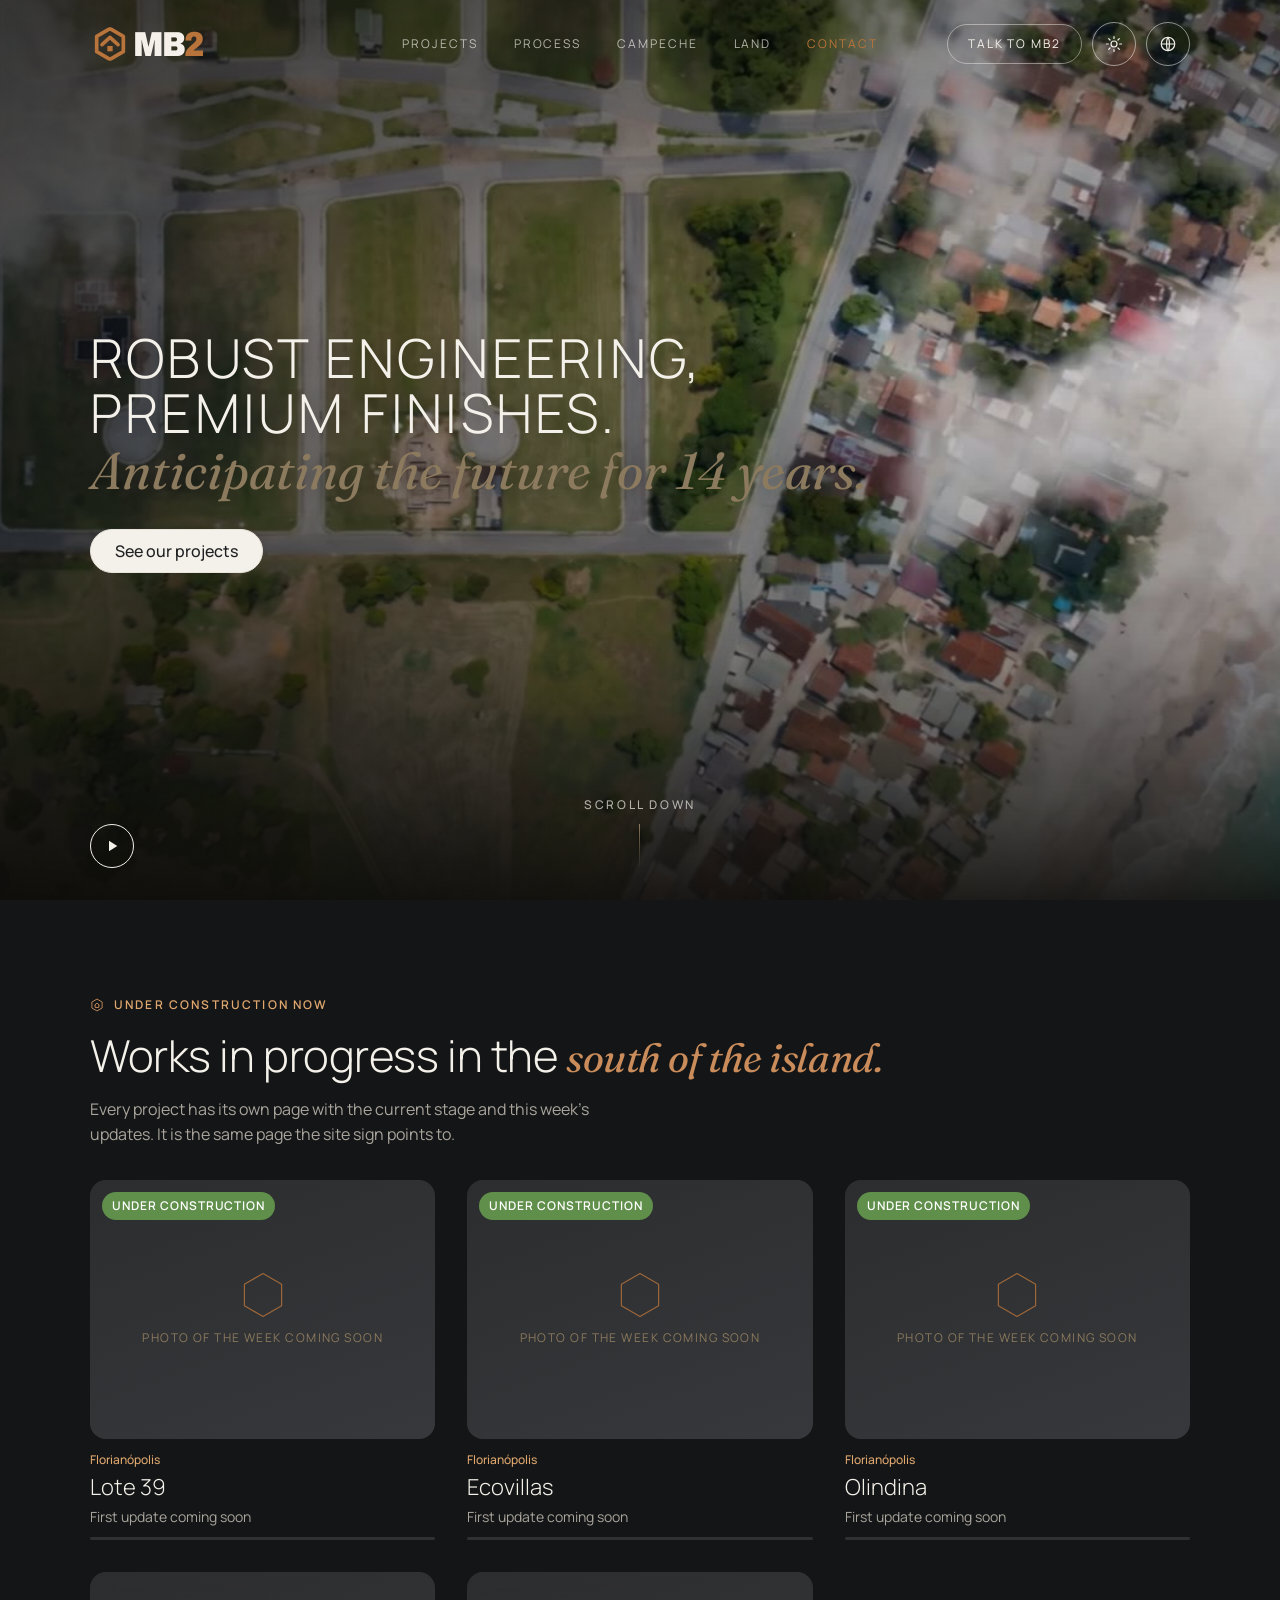
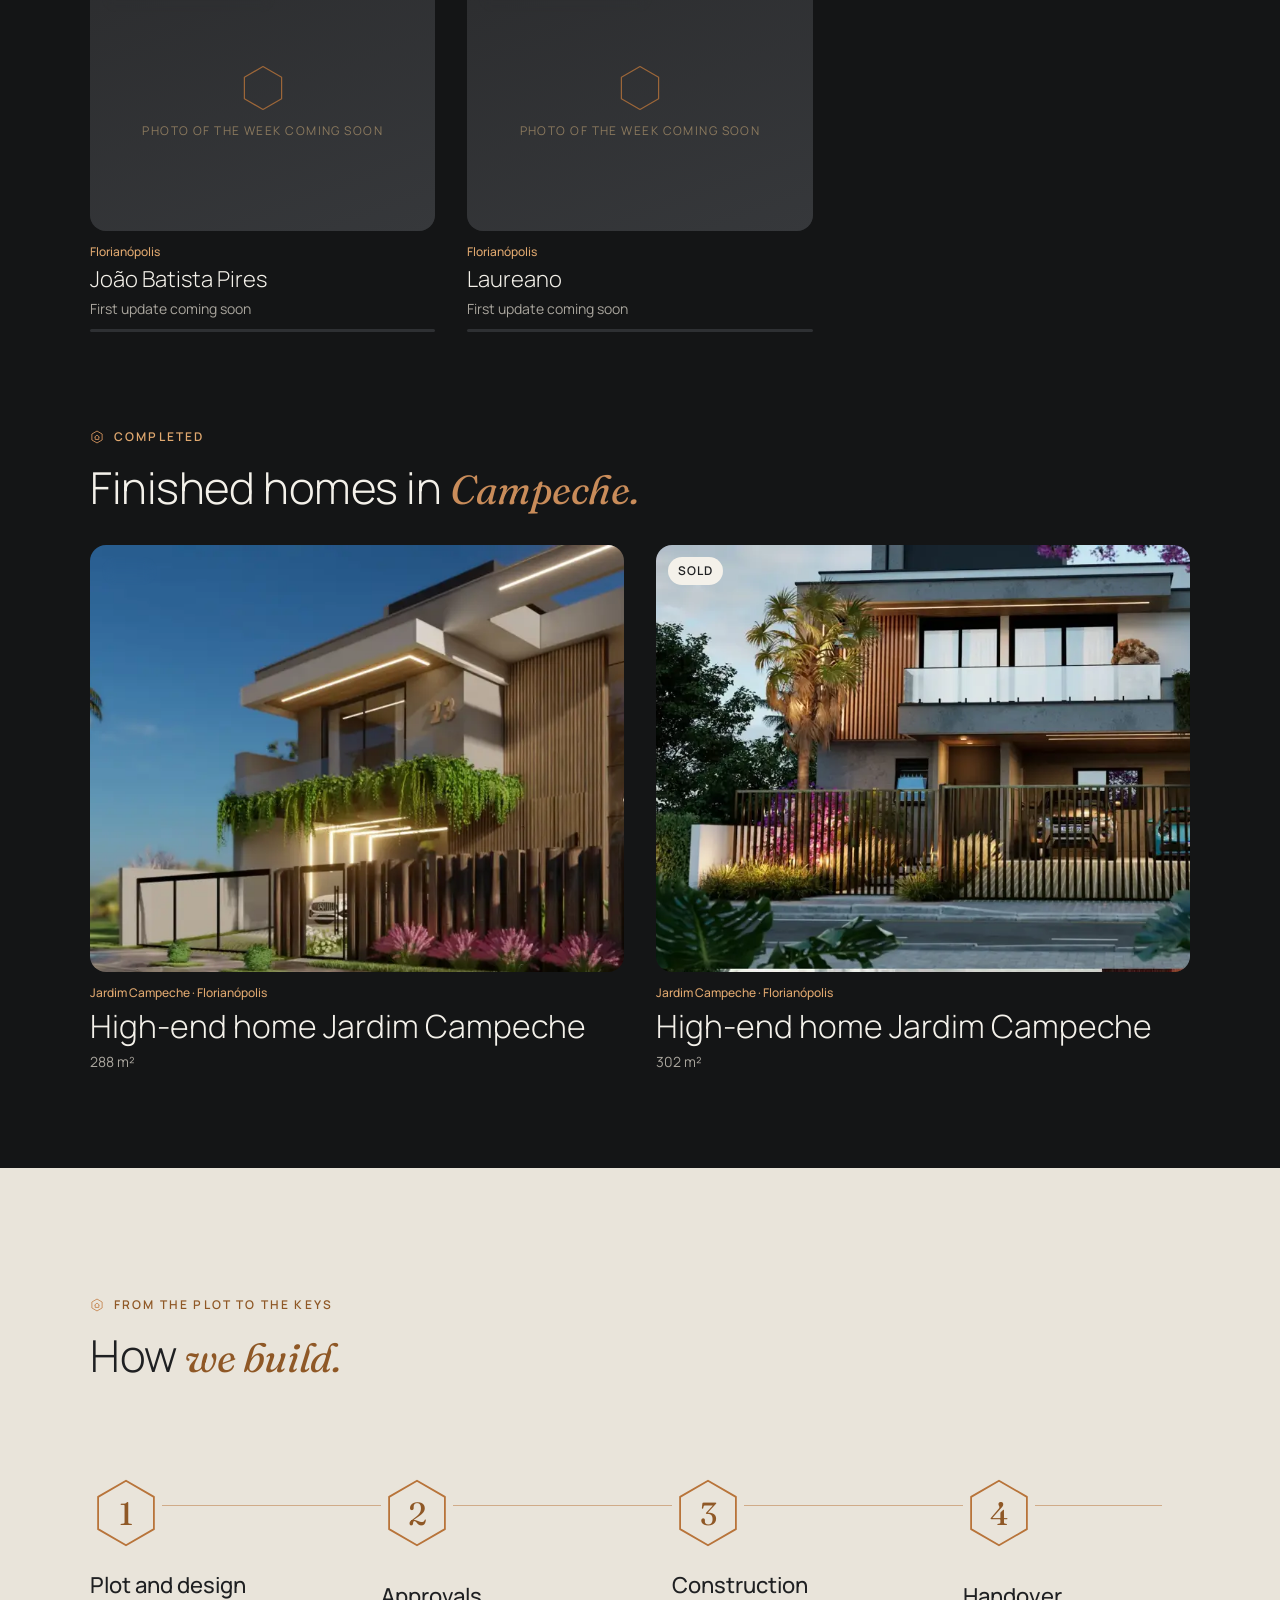
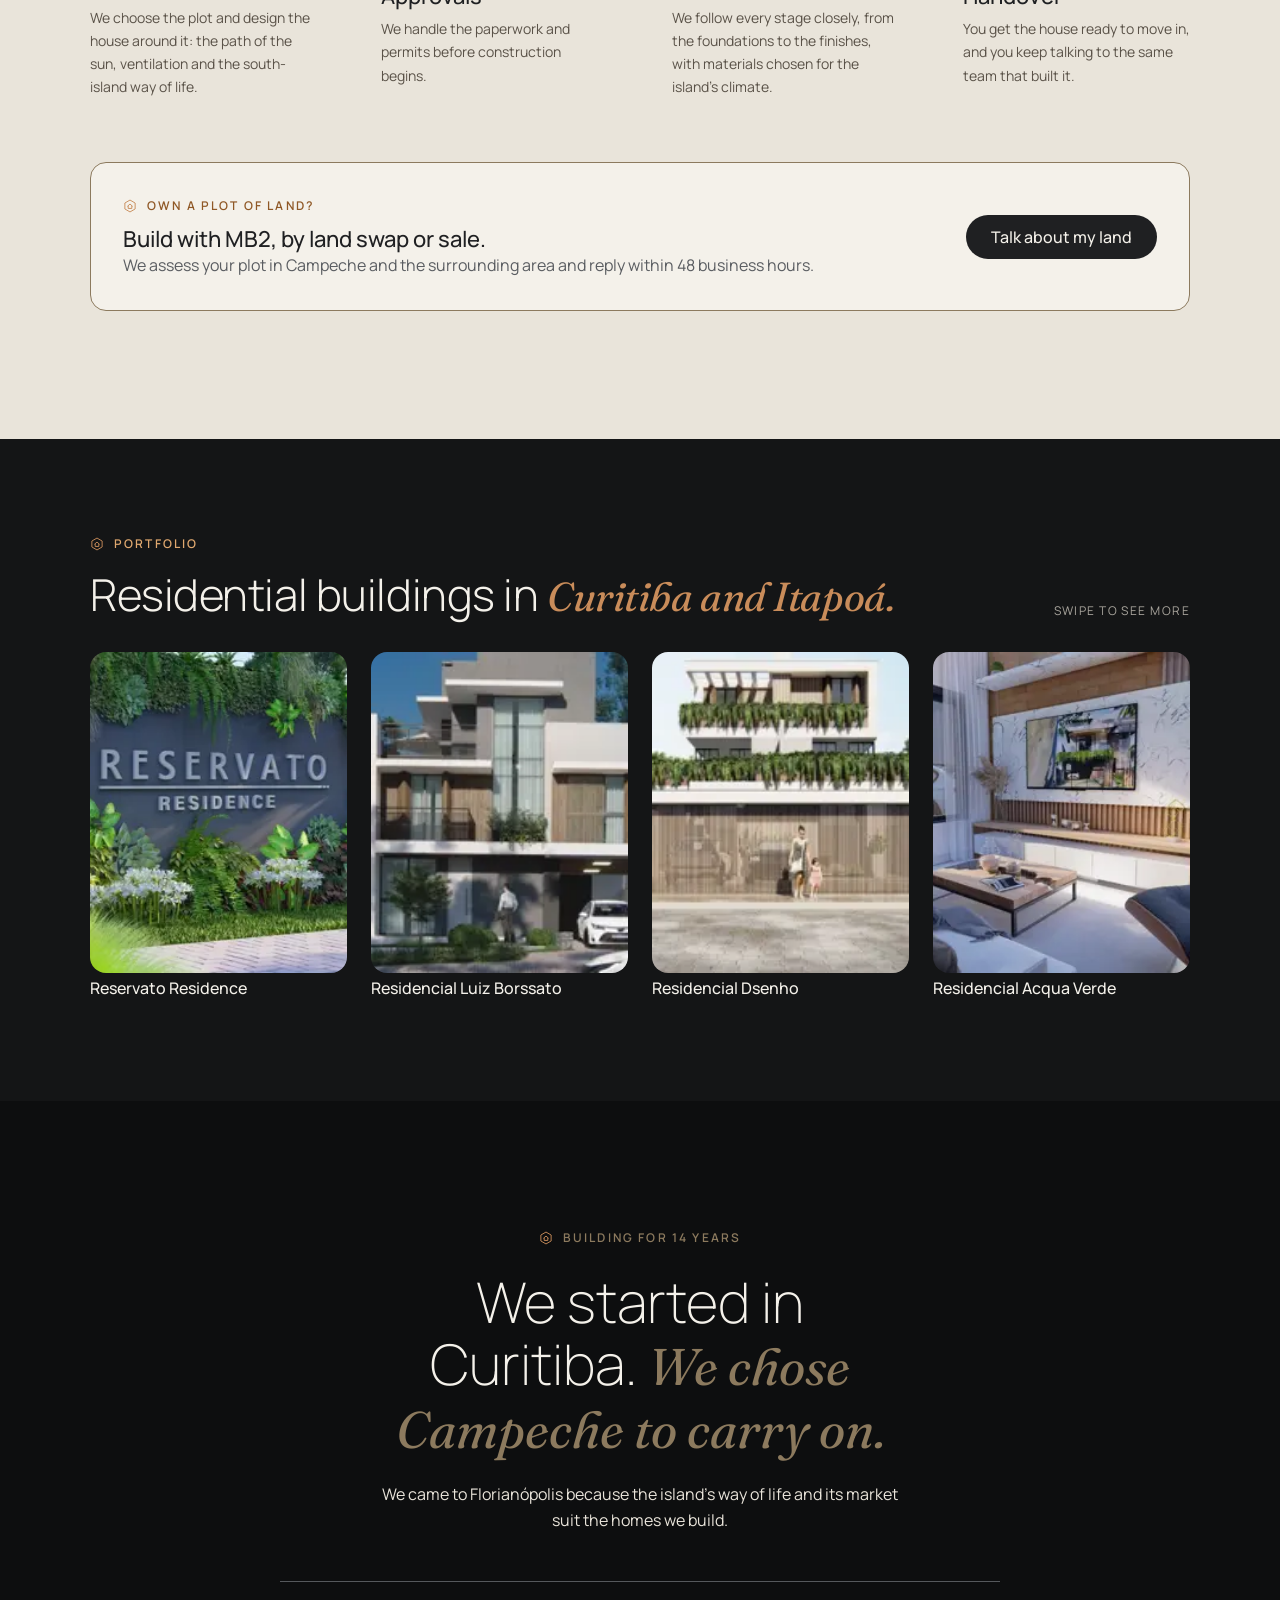
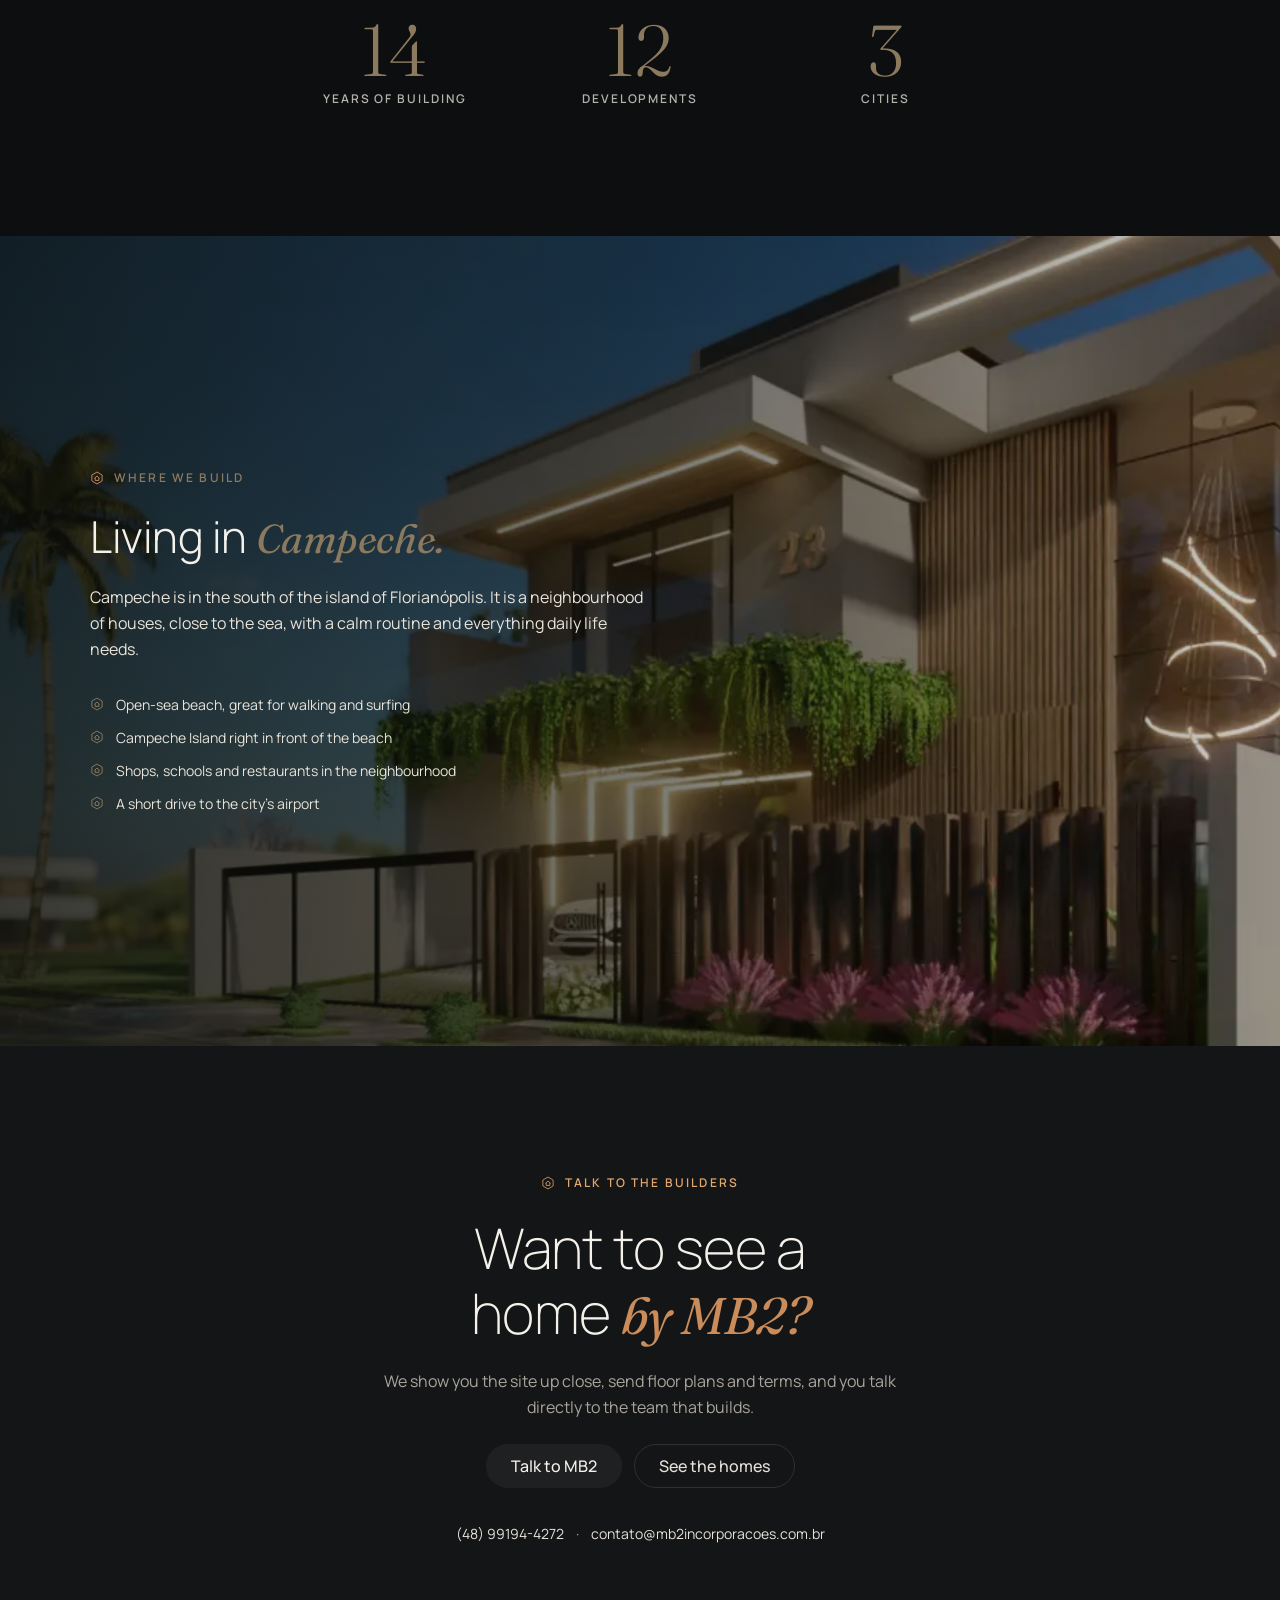
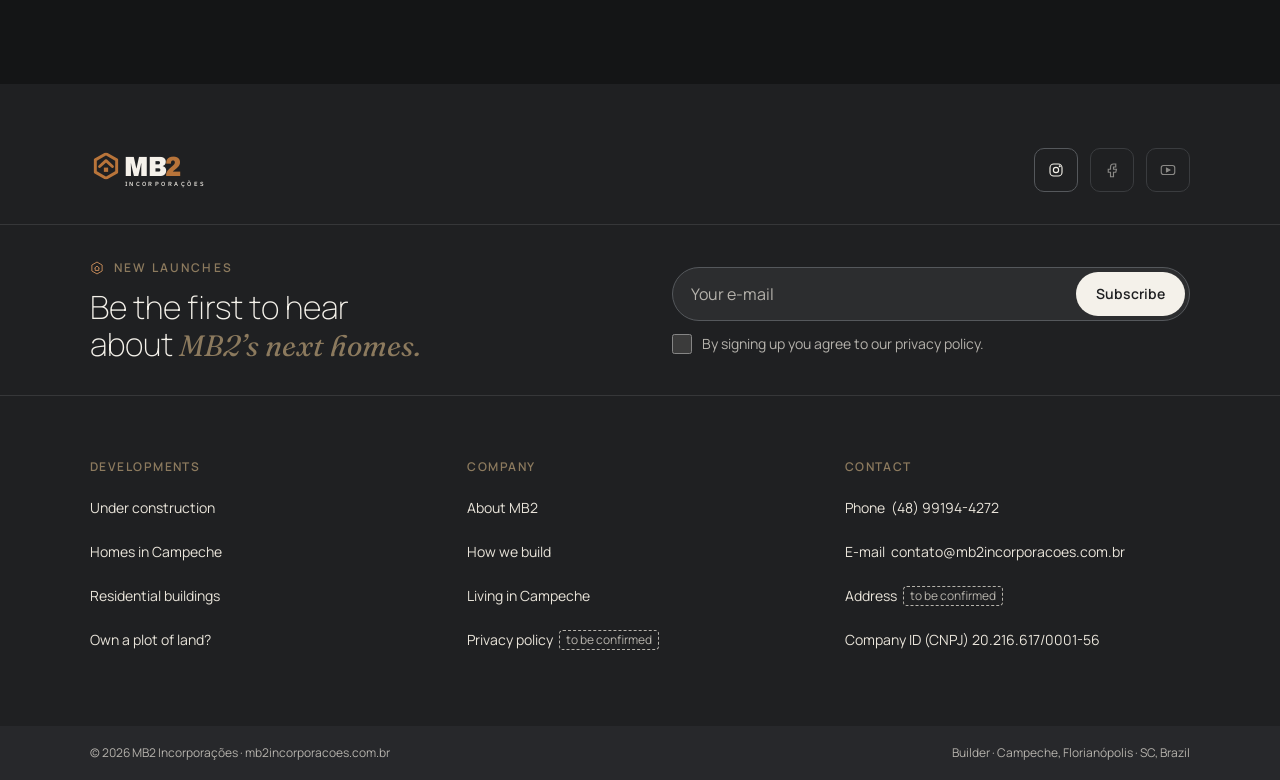
==== index.html @ 985c8448 "Esboço: texto do topo "Engenharia robusta, acabamento premium." Troca o manifesto de três frases por" ====
<!doctype html>
<html lang="pt-BR">
<head>
<meta charset="utf-8">
<meta name="viewport" content="width=device-width, initial-scale=1, viewport-fit=cover">
<title data-i18n="meta.titulo">MB2 Incorporações</title>
<meta name="description" data-i18n-attr="content:meta.desc" content="MB2 Incorporações: 14 anos construindo. Casas de alto padrão no Campeche, Sul da Ilha, Florianópolis.">
<meta name="claude:viewport-fit-sides" content="cover">
<link rel="preconnect" href="https://fonts.googleapis.com">
<link rel="preconnect" href="https://fonts.gstatic.com" crossorigin>
<link rel="stylesheet" href="https://fonts.googleapis.com/css2?family=Manrope:wght@200;300;400;500;600&family=Fraunces:ital,opsz,wght@0,9..144,400;0,9..144,500;1,9..144,400&family=Archivo:wdth,wght@87.5,900&family=IBM+Plex+Sans:wght@500&display=swap">
<!-- ?v= muda a cada publicação: o GitHub Pages deixa o navegador guardar CSS e JS por 10 min,
     e sem isso a página nova pode abrir com o estilo antigo -->
<link rel="stylesheet" href="css/estilo.css?v=2026-10-28f">
<script>
  // Aplica a escolha guardada antes de desenhar a página; sem escolha, segue o aparelho
  // Sem escolha guardada, o site abre no tema escuro (o botão do menu continua trocando)
  var t = "escuro";
  try { var g = localStorage.getItem("tema"); if (g === "escuro" || g === "claro") t = g; } catch (e) {}
  document.documentElement.setAttribute("data-theme", t === "escuro" ? "dark" : "light");
</script>
</head>
<body>

<svg width="0" height="0" style="position:absolute" aria-hidden="true">
  <symbol id="simbolo" viewBox="0 0 100 100"><polygon points="50,4 90,27 90,73 50,96 10,73 10,27" fill="none" stroke="currentColor" stroke-width="11" stroke-linejoin="round"/><polyline points="26,52 50,30 74,52" fill="none" stroke="currentColor" stroke-width="11" stroke-linejoin="round" stroke-linecap="round"/><rect x="42" y="56" width="16" height="16" fill="currentColor"/></symbol>
  <symbol id="hx" viewBox="0 0 24 24"><g fill="none" stroke="currentColor" stroke-width="1.6" stroke-linejoin="round"><path d="M12 1.8l8.8 5.1v10.2L12 22.2l-8.8-5.1V6.9z"/><path d="M7.6 12.6L12 8.6l4.4 4M8.9 11.6v4.6h6.2v-4.6"/></g></symbol>
  <symbol id="hx-o" viewBox="0 0 48 48"><path d="M24 2.5l18.6 10.75v21.5L24 45.5 5.4 34.75v-21.5z" fill="none" stroke="currentColor" stroke-width="1.2" stroke-linejoin="round"/></symbol>
  <symbol id="logo-mb2" viewBox="0 0 520 150">
    <use href="#simbolo" x="10" y="10" width="100" height="100" style="color:#B8743A"/>
    <text x="128" y="96" font-family="Archivo, 'Arial Black', sans-serif" font-weight="900" font-size="104" font-stretch="87.5%" fill="#F5F1EA" letter-spacing="-5">MB<tspan fill="#B8743A">2</tspan></text>
    <text x="130" y="134" font-family="'IBM Plex Sans', sans-serif" font-weight="500" font-size="21" fill="#F5F1EA" letter-spacing="9.2">INCORPORAÇÕES</text>
  </symbol>
  <!-- No menu só o símbolo e "MB2": a linha INCORPORAÇÕES ficaria com 6 px, ilegível -->
  <symbol id="logo-mb2-curto" viewBox="0 0 390 120">
    <use href="#simbolo" x="10" y="10" width="100" height="100" style="color:#B8743A"/>
    <text x="128" y="96" font-family="Archivo, 'Arial Black', sans-serif" font-weight="900" font-size="104" font-stretch="87.5%" fill="#F5F1EA" letter-spacing="-5">MB<tspan fill="#B8743A">2</tspan></text>
  </symbol>
</svg>

<header class="topo">
  <div class="wrap">
    <a class="logo" href="#inicio" aria-label="MB2 Incorporações, início" data-i18n-attr="aria-label:nav.logo"><svg viewBox="0 0 390 120" aria-hidden="true"><use href="#logo-mb2-curto"/></svg></a>
    <nav class="nav" aria-label="Principal" data-i18n-attr="aria-label:nav.principal">
      <a href="#obras" data-i18n="nav.obras">Obras</a>
      <a href="#como-construimos" data-i18n="nav.como">Processo</a>
      <a href="#campeche" data-i18n="nav.campeche">Campeche</a>
      <a href="terreno.html" data-i18n="nav.terreno">Terrenos</a>
      <a href="#contato" data-i18n="nav.contato">Contato</a>
    </nav>
    <div class="topo-acoes">
    <a class="fale-topo link-zap" href="#contato" data-i18n="nav.fale">Fale com a MB2</a>
    <button class="redondo tema-btn" id="tema-btn" type="button" aria-pressed="false" aria-label="Ativar tema escuro">
      <svg class="ic-lua" viewBox="0 0 24 24" fill="none" stroke="currentColor" stroke-width="1.6" stroke-linejoin="round"><path d="M20 14.5A8 8 0 0 1 9.5 4a8 8 0 1 0 10.5 10.5z"/></svg>
      <svg class="ic-sol" viewBox="0 0 24 24" fill="none" stroke="currentColor" stroke-width="1.6" stroke-linecap="round"><circle cx="12" cy="12" r="4"/><path d="M12 2v2.5M12 19.5V22M2 12h2.5M19.5 12H22M4.9 4.9l1.8 1.8M17.3 17.3l1.8 1.8M4.9 19.1l1.8-1.8M17.3 6.7l1.8-1.8"/></svg>
    </button>
    <div class="lang notranslate" id="lang">
      <button class="redondo lang-btn" id="langBtn" type="button" aria-haspopup="listbox" aria-expanded="false" aria-label="Escolher idioma" data-i18n-attr="aria-label:nav.idioma">
        <svg viewBox="0 0 24 24" fill="none" stroke="currentColor" stroke-width="1.6" aria-hidden="true"><circle cx="12" cy="12" r="9"/><path d="M3 12h18M12 3c2.5 2.7 2.5 15.3 0 18M12 3c-2.5 2.7-2.5 15.3 0 18"/></svg>
        <span class="sr-only" id="langCur">PT</span>
      </button>
      <ul class="lang-list" id="langList" role="listbox" hidden>
        <li data-lang="pt" role="option">Português</li>
        <li data-lang="en" role="option">English</li>
        <li data-lang="es" role="option">Español</li>
        <li data-lang="fr" role="option">Français</li>
      </ul>
    </div>
    <button class="redondo menu-btn" id="menu-btn" type="button" aria-expanded="false" aria-controls="menu-movel" aria-label="Abrir menu">
      <svg class="ic-abrir" viewBox="0 0 24 24" fill="none" stroke="currentColor" stroke-width="1.6"><path d="M4 7h16M4 12h16M4 17h16"/></svg>
      <svg class="ic-fechar" viewBox="0 0 24 24" fill="none" stroke="currentColor" stroke-width="1.6"><path d="M6 6l12 12M18 6L6 18"/></svg>
    </button>
    </div>
  </div>
</header>
<nav class="menu-movel" id="menu-movel" aria-label="Menu do celular" data-i18n-attr="aria-label:nav.menuMovel" hidden>
  <a href="#obras" data-i18n="nav.obras">Obras</a>
  <a href="#como-construimos" data-i18n="nav.comoLongo">Como construímos</a>
  <a href="#campeche" data-i18n="nav.campecheLongo">Viver no Campeche</a>
  <a href="terreno.html" data-i18n="nav.terrenoLongo">Tem um terreno?</a>
  <a href="#contato" data-i18n="nav.contato">Contato</a>
  <a class="btn btn-verde link-zap" href="#contato" data-i18n="nav.fale">Fale com a MB2</a>
</nav>

<main id="inicio">
  <h1 class="sr-only" data-i18n="h1">MB2 Incorporações · Casas de alto padrão no Sul da Ilha, Florianópolis</h1>

  <section class="hero" aria-label="Apresentação" data-i18n-attr="aria-label:hero.aria">
    <div id="hero-fotos"></div>
    <video class="hero-video" id="hero-video" muted loop playsinline preload="none" aria-hidden="true"></video>
    <div class="wrap hero-conteudo">
      <h2 data-i18n="hero.titulo">Engenharia robusta, acabamento premium. <em>Há 14 anos antecipando o futuro.</em></h2>
      <a class="btn btn-claro" id="hero-cta" href="#obras" data-i18n="hero.cta">Ver nossas obras</a>
    </div>
    <div class="wrap hero-base">
      <div class="hero-controles">
        <button class="redondo so-fotos" id="hero-prev" type="button" aria-label="Foto anterior" data-i18n-attr="aria-label:hero.fotoAnt"><svg viewBox="0 0 24 24" fill="none" stroke="currentColor" stroke-width="1.6"><path d="M15 6l-6 6 6 6"/></svg></button>
        <div class="tracos" id="hero-tracos"></div>
        <button class="redondo so-fotos" id="hero-next" type="button" aria-label="Próxima foto" data-i18n-attr="aria-label:hero.fotoProx"><svg viewBox="0 0 24 24" fill="none" stroke="currentColor" stroke-width="1.6"><path d="M9 6l6 6-6 6"/></svg></button>
        <button class="redondo hero-pausa" id="hero-pausa" type="button" aria-label="Pausar vídeo" data-i18n-attr="aria-label:hero.pausar" aria-pressed="false"><svg class="ic-pause" viewBox="0 0 24 24" fill="currentColor"><rect x="7" y="6" width="3" height="12"/><rect x="14" y="6" width="3" height="12"/></svg><svg class="ic-play" viewBox="0 0 24 24" fill="currentColor"><path d="M8 5v14l11-7z"/></svg></button>
      </div>
      <a class="hero-rolar" href="#obras"><span data-i18n="hero.rolar">Role para ver</span><i aria-hidden="true"></i></a>
      <div class="hero-cartao" hidden>
        <span class="chapeu" id="hero-cartao-titulo">Nossas casas</span>
        <small id="hero-legenda"></small>
      </div>
    </div>
  </section>

  <section class="secao wrap" id="obras">
    <header class="cabecalho obras-cabecalho">
      <span class="chapeu"><svg class="hx" aria-hidden="true"><use href="#hx"/></svg><span data-i18n="obras.chapeu">Em construção agora</span></span>
      <h2 class="titulo" data-i18n="obras.titulo">Obras em progresso no <em>Sul da Ilha.</em></h2>
      <p class="obras-texto" data-i18n="obras.texto">Cada obra tem a própria página, com a etapa atual e as atualizações da semana. É a mesma página que fica na placa da obra.</p>
    </header>
    <div class="grade grade-canteiros" id="grade-canteiros"></div>
    <header class="cabecalho entregues-cabecalho" id="entregues">
      <span class="chapeu"><svg class="hx" aria-hidden="true"><use href="#hx"/></svg><span data-i18n="entr.chapeu">Entregues</span></span>
      <h2 class="titulo" data-i18n="entr.titulo">Casas prontas no <em>Campeche.</em></h2>
    </header>
    <div class="grade grade-casas" id="grade"></div>
  </section>

  <section class="secao como" id="como-construimos">
    <div class="wrap">
    <header class="cabecalho">
      <span class="chapeu"><svg class="hx" aria-hidden="true"><use href="#hx"/></svg><span data-i18n="como.chapeu">Do terreno à chave</span></span>
      <h2 class="titulo" data-i18n="como.titulo">Como <em>construímos.</em></h2>
    </header>
    <ol class="etapas">
      <li class="etapa"><span class="numero"><svg aria-hidden="true"><use href="#hx-o"/></svg><b>1</b></span><div class="texto"><h3 data-i18n="como.1t">Terreno e projeto</h3><p data-i18n="como.1d">Escolhemos o lote e desenhamos a casa a partir dele: posição do sol, ventilação e o jeito de viver do Sul da Ilha.</p></div></li>
      <li class="etapa"><span class="numero"><svg aria-hidden="true"><use href="#hx-o"/></svg><b>2</b></span><div class="texto"><h3 data-i18n="como.2t">Aprovações</h3><p data-i18n="como.2d">Cuidamos da documentação e das licenças antes de abrir a obra.</p></div></li>
      <li class="etapa"><span class="numero"><svg aria-hidden="true"><use href="#hx-o"/></svg><b>3</b></span><div class="texto"><h3 data-i18n="como.3t">Obra</h3><p data-i18n="como.3d">Acompanhamos cada etapa de perto, da fundação ao acabamento, com materiais escolhidos para o clima da Ilha.</p></div></li>
      <li class="etapa"><span class="numero"><svg aria-hidden="true"><use href="#hx-o"/></svg><b>4</b></span><div class="texto"><h3 data-i18n="como.4t">Entrega</h3><p data-i18n="como.4d">Você recebe a casa pronta para morar e continua falando com a mesma equipe que construiu.</p></div></li>
    </ol>
    <aside class="terreno-chamada">
      <div>
        <span class="chapeu"><svg class="hx" aria-hidden="true"><use href="#hx"/></svg><span data-i18n="terr.chapeu">Tem um terreno?</span></span>
        <h3 data-i18n="terr.titulo">Construa com a MB2, por permuta ou compra.</h3>
        <p data-i18n="terr.p">Avaliamos o seu lote no Campeche e na região e respondemos em até 48 horas úteis.</p>
      </div>
      <a class="btn btn-escuro" href="terreno.html" data-i18n="terr.cta">Falar sobre o meu terreno</a>
    </aside>
    </div>
  </section>

  <section class="secao wrap portfolio-secao">
    <header class="cabecalho portfolio-cabecalho" id="portfolio">
      <span class="chapeu"><svg class="hx" aria-hidden="true"><use href="#hx"/></svg><span data-i18n="port.chapeu">Portfólio</span></span>
      <h2 class="titulo" data-i18n="port.titulo">Residenciais em <em>Curitiba e Itapoá.</em></h2>
      <p class="portfolio-dica" aria-hidden="true" data-i18n="port.dica">Arraste para ver</p>
    </header>
    <div class="faixa" id="faixa-residenciais" aria-label="Residenciais entregues" data-i18n-attr="aria-label:port.aria"></div>
  </section>



  <section class="secao historia" id="sobre" aria-label="Sobre a MB2" data-i18n-attr="aria-label:hist.aria">
    <div class="wrap historia-texto">
      <span class="chapeu"><svg class="hx" aria-hidden="true"><use href="#hx"/></svg><span data-i18n="hist.chapeu">Construtora há 14 anos</span></span>
      <h2 data-i18n="hist.titulo">Começamos em Curitiba. <em class="italico">Escolhemos o Campeche para continuar.</em></h2>
      <p data-i18n="hist.p">Viemos para Florianópolis porque o jeito de viver da Ilha e o mercado daqui combinam com as casas que fazemos.</p>
      <dl class="numeros">
        <div><dt>14</dt><dd data-i18n="num.anos">anos construindo</dd></div>
        <div><dt>12</dt><dd data-i18n="num.emp">empreendimentos</dd></div>
        <div><dt>3</dt><dd data-i18n="num.cidades">cidades</dd></div>
      </dl>
    </div>
  </section>

  <section class="campeche" id="campeche">
    <div class="campeche-foto" id="campeche-foto"></div>
    <div class="wrap">
      <div class="campeche-texto">
        <span class="chapeu"><svg class="hx" aria-hidden="true"><use href="#hx"/></svg><span data-i18n="camp.chapeu">Onde construímos</span></span>
        <h2 class="titulo" data-i18n="camp.titulo">Viver no <em>Campeche.</em></h2>
        <p data-i18n="camp.p">O Campeche fica no Sul da Ilha, em Florianópolis. É um bairro de casas, perto do mar, com rotina tranquila e tudo o que o dia a dia pede.</p>
        <ul class="lista-bairro">
          <li><svg class="hx" aria-hidden="true"><use href="#hx"/></svg><span data-i18n="camp.l1">Praia de mar aberto, boa para caminhar e surfar</span></li>
          <li><svg class="hx" aria-hidden="true"><use href="#hx"/></svg><span data-i18n="camp.l2">A Ilha do Campeche bem em frente à praia</span></li>
          <li><svg class="hx" aria-hidden="true"><use href="#hx"/></svg><span data-i18n="camp.l3">Comércio, escolas e restaurantes no próprio bairro</span></li>
          <li><svg class="hx" aria-hidden="true"><use href="#hx"/></svg><span data-i18n="camp.l4">Caminho curto até o aeroporto da cidade</span></li>
        </ul>
      </div>
    </div>
  </section>

  <!-- Seção oculta (pedido de Gabriel, 27/10/2026). O contato fica na chamada final logo abaixo, que é o destino de #contato. -->
  <section class="secao contato" id="contato-secao" hidden>
    <div class="wrap">
      <span class="chapeu"><svg class="hx" aria-hidden="true"><use href="#hx"/></svg><span data-i18n="cont.chapeu">Fale com quem constrói</span></span>
      <h2 data-i18n="cont.titulo">Quer conhecer uma casa da MB2? <em class="italico">A gente mostra a obra de perto.</em></h2>
      <ul class="canais">
        <li><span class="icone"><svg viewBox="0 0 24 24" fill="none" stroke-width="1.4"><path d="M4 5h16v11H8l-4 4z"/></svg></span><div><h3 data-i18n="cont.1t">Conversa direta</h3><p data-i18n="cont.1d">Sem intermediário. Quem responde suas dúvidas sobre projeto, obra e condições é a equipe da MB2.</p></div></li>
        <li><span class="icone"><svg viewBox="0 0 24 24" fill="none" stroke-width="1.4"><path d="M4 4h10l6 6v10H4z"/><path d="M14 4v6h6"/></svg></span><div><h3 data-i18n="cont.2t">Plantas e condições</h3><p data-i18n="cont.2d">Mandamos plantas, imagens e as condições da casa que chamou sua atenção.</p></div></li>
        <li><span class="icone"><svg viewBox="0 0 24 24" fill="none" stroke-width="1.4"><rect x="4" y="5" width="16" height="15" rx="1"/><path d="M4 10h16M9 3v4M15 3v4"/></svg></span><div><h3 data-i18n="cont.3t">Visita à obra</h3><p data-i18n="cont.3d">Marque um horário para ver a obra ou a casa pronta no Campeche.</p></div></li>
      </ul>
      <p class="contato-dados" id="dados-contato"></p>
      <div class="contato-botoes">
        <a class="btn btn-verde link-zap" href="#contato" data-i18n="cont.chamar">Chamar a MB2</a>
        <a class="btn btn-claro" href="#contato" data-i18n="cont.agendar">Agendar visita</a>
      </div>
    </div>
  </section>

  <section class="secao chamada" id="contato" aria-label="Fale com a MB2" data-i18n-attr="aria-label:nav.fale">
    <div class="wrap">
      <span class="chapeu"><svg class="hx" aria-hidden="true"><use href="#hx"/></svg><span data-i18n="cont.chapeu">Fale com quem constrói</span></span>
      <h2 class="titulo" data-i18n="cham.titulo">Quer conhecer uma casa <em>da MB2?</em></h2>
      <p data-i18n="cham.p">A gente mostra a obra de perto, manda plantas e condições, e quem responde é a equipe que constrói.</p>
      <div class="chamada-botoes">
        <a class="btn btn-escuro link-zap" href="#contato" data-i18n="nav.fale">Fale com a MB2</a>
        <a class="btn btn-contorno" href="#obras" data-i18n="cham.casas">Ver as casas</a>
      </div>
      <p class="chamada-dados" id="chamada-dados"></p>
    </div>
  </section>
</main>

<a class="zap-fixo link-zap" id="zap-fixo" href="#contato"><svg viewBox="0 0 24 24" fill="none" stroke="currentColor" stroke-width="1.6"><path d="M4 5h16v11H8l-4 4z"/></svg><span id="zap-texto" data-i18n="zap.texto">Falar com a MB2</span></a>

<footer class="rodape" id="rodape">
  <div class="wrap rodape-topo">
    <a class="logo" href="#inicio" aria-label="MB2 Incorporações" data-i18n-attr="aria-label:rod.logo"><svg viewBox="0 0 520 150" aria-hidden="true"><use href="#logo-mb2"/></svg></a>
    <div class="sociais" aria-label="Redes sociais" data-i18n-attr="aria-label:rod.sociais">
      <a id="instagram" href="#" aria-label="Instagram da MB2" data-i18n-attr="aria-label:rod.instagram" target="_blank" rel="noopener" hidden><svg viewBox="0 0 24 24" fill="none" stroke="currentColor" stroke-width="1.5"><rect x="4" y="4" width="16" height="16" rx="5"/><circle cx="12" cy="12" r="3.5"/><circle cx="17" cy="7" r=".6" fill="currentColor"/></svg></a>
      <span title="Facebook: a confirmar" data-i18n-attr="title:rod.facebook"><svg viewBox="0 0 24 24" fill="none" stroke="currentColor" stroke-width="1.5"><path d="M14 8h3V4h-3a4 4 0 0 0-4 4v3H7v4h3v6h4v-6h3l1-4h-4V8z"/></svg></span>
      <span title="YouTube: a confirmar" data-i18n-attr="title:rod.youtube"><svg viewBox="0 0 24 24" fill="none" stroke="currentColor" stroke-width="1.5"><rect x="3" y="6" width="18" height="12" rx="3"/><path d="M10 9.5v5l4.5-2.5z" fill="currentColor"/></svg></span>
    </div>
  </div>
    <div class="lancamentos" aria-label="Lançamentos" data-i18n-attr="aria-label:lanc.aria">
      <div class="wrap">
        <div>
          <span class="chapeu"><svg class="hx" aria-hidden="true"><use href="#hx"/></svg><span data-i18n="lanc.chapeu">Lançamentos</span></span>
          <h2 data-i18n="lanc.titulo">Saiba antes das <em class="italico">próximas casas da MB2.</em></h2>
        </div>
        <form id="form-lancamentos" novalidate>
          <label class="sr-only" for="email" data-i18n="lanc.email">Seu e-mail</label>
          <div class="campo">
            <input id="email" type="email" placeholder="Seu e-mail" data-i18n-attr="placeholder:lanc.email" autocomplete="email">
            <button type="submit" data-i18n="lanc.inscrever">Inscrever</button>
          </div>
          <label class="consentimento"><input id="consentimento" type="checkbox"> <span data-i18n="lanc.consent">Ao se cadastrar você concorda com a nossa política de privacidade.</span></label>
          <p class="aviso" id="aviso-lancamentos" hidden></p>
        </form>
      </div>
    </div>
  <div class="wrap rodape-colunas">
    <div>
      <h4 data-i18n="rod.emp">Empreendimentos</h4>
      <ul>
        <li><a href="#obras" data-i18n="rod.construcao">Em construção</a></li>
        <li><a href="#entregues" data-i18n="rod.casas">Casas no Campeche</a></li>
        <li><a href="#portfolio" data-i18n="rod.resid">Residenciais</a></li>
        <li><a href="terreno.html" data-i18n="nav.terrenoLongo">Tem um terreno?</a></li>
              </ul>
    </div>
    <div>
      <h4 data-i18n="rod.inst">Institucional</h4>
      <ul>
        <li><a href="#sobre" data-i18n="rod.sobre">Sobre a MB2</a></li>
        <li><a href="#como-construimos" data-i18n="rod.como">Como construímos</a></li>
        <li><a href="#campeche" data-i18n="rod.campeche">Viver no Campeche</a></li>
        <li><span data-i18n="rod.privacidade">Política de privacidade</span> <span class="pendente" data-i18n="pendente">a confirmar</span></li>
      </ul>
    </div>
    <div>
      <h4 data-i18n="rod.contato">Contato</h4>
      <ul id="rodape-contato"></ul>
    </div>
  </div>
  <div class="rodape-base">
    <div class="wrap">
      <span>© 2026 MB2 Incorporações · mb2incorporacoes.com.br</span>
      <span data-i18n="rod.base">Construtora · Campeche, Florianópolis · SC</span>
    </div>
  </div>
</footer>

<!-- Tradução: sem defer e antes do site.js (ver js/i18n.js) -->
<script src="js/i18n.js?v=2026-10-28f"></script>
<script src="js/base.js?v=2026-10-28f"></script>
<script src="js/site.js?v=2026-10-28f"></script>
</body>
</html>
---- css/estilo.css ----
/* Site institucional da MB2 · CSS escrito primeiro para o celular e ampliado para o computador.
   Layout: menu fixo de vidro, topo com vídeo (fotos só se o vídeo não carregar), obras, casa em destaque,
   grade de obras, faixa da história, etapas da obra, bairro, contato, lançamentos e rodapé. */

/* ---------- Tokens ---------- */
:root {
  /* Paleta da MB2: grafite, concreto, areia, verde e um cobre só (o do logo) */
  --grafite: #1f2022;
  --grafite-claro: #2c2d2f;
  --grafite-medio: #36383b;
  --cinza: #5a5d61;
  --concreto: #e9e4da;
  --areia: #f4f1ea;
  --branco: #ffffff;
  --verde: #4f7a3c;
  --verde-escuro: #456b34;
  --cobre: #b8743a;
  --cobre-escuro: #8f5826;
  --cobre-claro: #d9cdb9;

  /* Papéis: a página só usa estes */
  --fundo: var(--branco);
  --fundo-suave: var(--areia);
  --fundo-escuro: var(--grafite-claro);
  --texto: var(--grafite-claro);
  --texto-suave: var(--cinza);
  --texto-titulo: var(--grafite);
  --texto-inverso: var(--areia);
  --texto-inverso-suave: #b5b2ac;
  --linha: #e4dfd5;
  --linha-escura: #6b6e72;
  --acento: var(--cobre);
  --acento-escuro: var(--cobre-escuro);
  --acao: var(--verde);
  --acao-hover: var(--verde-escuro);
  --menu: rgba(3, 3, 3, 0.72);

  /* Fontes */
  --fonte: "Manrope", -apple-system, BlinkMacSystemFont, "Segoe UI", sans-serif;
  --fonte-titulo: "Fraunces", Georgia, serif;

  /* Escala de tipos (celular) */
  --t-12: 12px;
  --t-14: 14px;
  --t-16: 16px;
  --t-20: 20px;
  --t-28: 28px;
  --t-36: 36px;

  /* Escala de espaços */
  --e-8: 8px;
  --e-16: 16px;
  --e-24: 24px;
  --e-32: 32px;
  --e-48: 48px;
  --e-64: 64px;

  --raio: 12px;
  --raio-pilula: 9999px;
  --menu-altura: 72px;
  --toque: 44px;
  --suave: cubic-bezier(0.16, 1, 0.3, 1);
  color-scheme: light;
}

/* Tema: abre sempre claro; o botão do menu liga o escuro só durante a visita */
:root[data-theme="dark"] {
  --fundo: #141516;
  --fundo-suave: #1d1e20;
  --fundo-escuro: #0d0e0f;
  --texto: #e6e2da;
  --texto-suave: #a9a59d;
  --texto-titulo: #f4f1ea;
  --linha: #2e3033;
  --linha-escura: #55585c;
  --acento: #c98c5a;
  --acento-escuro: #e0a86f;
  --cobre-claro: #8c7a5e;
  --acao: #5f8f4a;
  --acao-hover: #6f9f5a;
  color-scheme: dark;
}

@media (min-width: 821px) {
  :root {
    --t-20: 22px;
    --t-28: 32px;
    --t-36: 44px;
    --e-48: 64px;
    --e-64: 96px;
    --menu-altura: 80px;
  }
}

/* ---------- Base ---------- */
*, *::before, *::after { box-sizing: border-box; }
[hidden] { display: none !important; }
html { scroll-padding-top: calc(var(--menu-altura) + 8px); scroll-behavior: smooth; }
body {
  margin: 0;
  background: var(--fundo);
  color: var(--texto);
  font-family: var(--fonte);
  font-size: var(--t-16);
  line-height: 1.5;
  -webkit-font-smoothing: antialiased;
}
body::before {
  content: "";
  position: fixed;
  inset: 0 0 auto;
  height: env(safe-area-inset-top, 0px);
  z-index: 30;
  background: var(--grafite);
}
img, video { max-width: 100%; display: block; }
a { color: inherit; }
h1, h2, h3, h4 { margin: 0; font-weight: 300; text-wrap: balance; line-height: 1.15; }
p { margin: 0; }
button { font: inherit; cursor: pointer; color: inherit; }
:focus-visible { outline: 2px solid var(--acento); outline-offset: 3px; }
.sr-only { position: absolute; width: 1px; height: 1px; overflow: hidden; clip: rect(0 0 0 0); white-space: nowrap; }

.wrap {
  max-width: 1440px;
  margin: 0 auto;
  padding-left: max(16px, env(safe-area-inset-left, 0px));
  padding-right: max(16px, env(safe-area-inset-right, 0px));
}
@media (min-width: 821px) {
  .wrap {
    padding-left: max(48px, env(safe-area-inset-left, 0px));
    padding-right: max(48px, env(safe-area-inset-right, 0px));
  }
}
@media (min-width: 1200px) {
  .wrap {
    padding-left: max(90px, env(safe-area-inset-left, 0px));
    padding-right: max(90px, env(safe-area-inset-right, 0px));
  }
}

.secao { padding-block: var(--e-64); }
.chapeu {
  display: inline-flex;
  align-items: center;
  gap: 10px;
  font-size: var(--t-12);
  font-weight: 600;
  letter-spacing: 0.18em;
  text-transform: uppercase;
  color: var(--acento-escuro);
}
.hx { width: 14px; height: 14px; flex: none; color: var(--acento); }
.titulo { font-size: var(--t-36); letter-spacing: -0.01em; color: var(--texto-titulo); }
.titulo em, .italico {
  font-family: var(--fonte-titulo);
  font-style: italic;
  font-weight: 400;
  font-size: 0.92em;
  color: var(--acento);
}
.cabecalho { display: grid; gap: var(--e-16); margin-bottom: var(--e-32); }

/* Pendências: o que a MB2 ainda precisa confirmar */
.pendente {
  display: inline-block;
  border: 1px dashed currentColor;
  border-radius: 4px;
  padding: 0 6px;
  font-size: var(--t-12);
  opacity: 0.75;
}

/* ---------- Botões ---------- */
.btn {
  display: inline-flex;
  align-items: center;
  justify-content: center;
  min-height: var(--toque);
  padding: 0 var(--e-24);
  border-radius: var(--raio-pilula);
  border: 1px solid transparent;
  font-size: var(--t-16);
  font-weight: 500;
  text-decoration: none;
  transition: background 0.3s var(--suave), color 0.3s var(--suave);
}
.btn-escuro { background: var(--grafite); color: var(--areia); }
.btn-escuro:hover { background: var(--grafite-medio); }
.btn-claro { background: var(--areia); color: var(--grafite); border-color: var(--concreto); }
.btn-claro:hover { background: var(--branco); }
.btn-verde { background: var(--acao); color: #fff; }
.btn-verde:hover { background: var(--acao-hover); }
.btn-contorno { background: transparent; color: var(--texto); border-color: var(--linha); }
.btn-contorno:hover { border-color: var(--texto-suave); }
.redondo {
  width: var(--toque);
  height: var(--toque);
  padding: 0;
  border-radius: 50%;
  border: 1px solid currentColor;
  background: transparent;
  display: inline-grid;
  place-items: center;
}
.redondo svg { width: 18px; height: 18px; }

/* ---------- Menu ---------- */
.topo {
  position: fixed;
  top: env(safe-area-inset-top, 0px);
  left: 0;
  right: 0;
  z-index: 20;
  color: var(--areia);
  /* Vidro: desfoque com saturação, sem linha embaixo */
  background: var(--menu);
  -webkit-backdrop-filter: blur(18px) saturate(160%);
  backdrop-filter: blur(18px) saturate(160%);
  transition: background 0.6s ease, transform 0.5s var(--suave);
}
/* No alto da página o menu fica sem fundo, para o vídeo dominar a tela */
.topo.no-topo { background: transparent; -webkit-backdrop-filter: none; backdrop-filter: none; }
/* Some ao descer a página e volta ao subir */
.topo.escondido { transform: translateY(calc(-100% - env(safe-area-inset-top, 0px))); }
.topo.aberto { background: rgba(3, 3, 3, 0.88); }
.topo .wrap {
  display: flex;
  align-items: center;
  gap: var(--e-24);
  min-height: var(--menu-altura);
  transition: min-height 0.5s var(--suave);
}
.logo { display: inline-flex; align-items: center; min-height: var(--toque); text-decoration: none; }
.logo svg { display: block; height: 34px; width: auto; transition: height 0.5s var(--suave); }
.rodape .logo svg { height: 40px; }
.nav, .fale-topo { display: none; }
.topo-acoes { display: flex; align-items: center; gap: 10px; margin-left: auto; }
.tema-btn, .menu-btn { color: inherit; border-color: rgba(255, 255, 255, 0.5); }
.tema-btn .ic-sol, :root[data-theme="dark"] .tema-btn .ic-lua { display: none; }
:root[data-theme="dark"] .tema-btn .ic-sol { display: block; }
.menu-btn .ic-fechar, .topo.aberto .menu-btn .ic-abrir { display: none; }
.topo.aberto .menu-btn .ic-fechar { display: block; }

/* Seletor de idioma (mesmo mecanismo do site da Dra. Grazi, ver js/i18n.js) */
.lang { position: relative; }
/* Mesmo botão redondo do tema (lua/sol), só com o globo */
.lang-btn { color: inherit; border-color: rgba(255, 255, 255, 0.5); }
.lang-list {
  position: absolute;
  top: calc(100% + 10px);
  right: 0;
  margin: 0;
  padding: 8px;
  list-style: none;
  min-width: 170px;
  display: none;
  background: rgba(3, 3, 3, 0.96);
  -webkit-backdrop-filter: blur(12px);
  backdrop-filter: blur(12px);
  border: 1px solid rgba(229, 231, 235, 0.18);
  border-radius: var(--raio);
  box-shadow: 0 14px 34px rgba(0, 0, 0, 0.35);
  z-index: 25;
}
.lang.open .lang-list { display: block; }
.lang-list li { font-size: var(--t-14); color: rgba(244, 241, 234, 0.8); padding: 13px 14px; border-radius: 8px; cursor: pointer; transition: background 0.2s, color 0.2s; }
.lang-list li:hover, .lang-list li:focus-visible { background: rgba(255, 255, 255, 0.08); color: var(--areia); }
.lang-list li.active { color: var(--cobre-claro); font-weight: 600; background: rgba(255, 255, 255, 0.06); }
@media (max-width: 820px) {
  /* No celular o logo, o idioma, o tema e o menu dividem a mesma linha */
  .topo .wrap { gap: 10px; }
}

/* Menu do celular: tela cheia em coluna */
.menu-movel {
  position: fixed;
  top: calc(var(--menu-altura) + env(safe-area-inset-top, 0px));
  left: 0;
  right: 0;
  bottom: 0;
  z-index: 19;
  background: rgba(3, 3, 3, 0.96);
  color: var(--areia);
  padding: var(--e-24) max(16px, env(safe-area-inset-left, 0px)) max(24px, env(safe-area-inset-bottom, 0px));
  display: flex;
  flex-direction: column;
  gap: var(--e-8);
  overflow-y: auto;
}
.menu-movel a:not(.btn) {
  display: flex;
  align-items: center;
  min-height: 56px;
  font-size: var(--t-20);
  font-weight: 500;
  text-decoration: none;
  border-bottom: 1px solid rgba(255, 255, 255, 0.1);
}
.menu-movel .btn { margin-top: auto; }

@media (min-width: 821px) {
  /* Três zonas: logo à esquerda, itens no centro, ações à direita */
  .topo .wrap { display: grid; grid-template-columns: 1fr auto 1fr; min-height: 88px; }
  .topo.compacto .wrap { min-height: 64px; }
  .logo svg { height: 40px; }
  .topo.compacto .logo svg { height: 30px; }
  .topo-acoes { justify-self: end; margin-left: 0; }
  .nav { display: flex; gap: 8px; }
  .nav a {
    position: relative;
    display: inline-flex;
    align-items: center;
    min-height: var(--toque);
    padding: 0 14px;
    font-size: var(--t-12);
    font-weight: 400;
    letter-spacing: 0.16em;
    text-transform: uppercase;
    text-decoration: none;
    opacity: 0.7;
    transition: opacity 0.3s ease, color 0.3s ease;
  }
  .nav a:hover, .nav a:focus-visible { opacity: 1; }
  .nav a[aria-current] { opacity: 1; color: var(--cobre); }
  /* Sublinhado nasce do centro */
  .nav a::after {
    content: "";
    position: absolute;
    left: 14px;
    right: 14px;
    bottom: 8px;
    height: 1px;
    background: var(--cobre);
    transform: scaleX(0);
    transform-origin: center;
    transition: transform 0.4s var(--suave);
  }
  .nav a:hover::after, .nav a:focus-visible::after { transform: scaleX(1); }
  /* Botão de contorno fino; o verde fica para o WhatsApp do celular */
  .fale-topo {
    min-height: 40px;
    padding: 0 20px;
    display: inline-flex;
    align-items: center;
    background: transparent;
    color: inherit;
    border: 1px solid rgba(244, 241, 234, 0.45);
    border-radius: var(--raio-pilula);
    font-size: var(--t-12);
    font-weight: 400;
    letter-spacing: 0.16em;
    text-transform: uppercase;
    text-decoration: none;
    transition: background 0.3s ease, color 0.3s ease, border-color 0.3s ease;
  }
  .fale-topo:hover { background: var(--areia); color: var(--grafite); border-color: var(--areia); }
  .menu-btn, .menu-movel { display: none; }
}
.topo a:focus-visible, .topo button:focus-visible { outline: 1px solid var(--cobre); outline-offset: 3px; }

/* ---------- Topo (hero) ----------
   Tela cheia: só o símbolo, o título e um botão. O vídeo (ou as fotos, enquanto ele não carrega)
   entra com um zoom lento; o conteúdo aparece em sequência. */
.hero {
  position: relative;
  min-height: 100vh;
  min-height: 100svh;
  display: flex;
  flex-direction: column;
  justify-content: flex-end;
  overflow: hidden;
  background: var(--grafite);
  color: var(--areia);
  padding-top: calc(var(--menu-altura) + env(safe-area-inset-top, 0px) + var(--e-32));
  padding-bottom: var(--e-24);
}
.hero-foto, .hero-video {
  position: absolute;
  inset: 0;
  width: 100%;
  height: 100%;
  object-fit: cover;
}
.hero-foto { opacity: 0; transition: opacity 0.9s var(--suave); }
.hero-foto.ativa { opacity: 1; animation: hero-zoom 20s ease-out forwards; }
.hero-video { display: none; animation: hero-zoom 20s ease-out forwards; }
@keyframes hero-zoom { from { transform: scale(1); } to { transform: scale(1.06); } }
.hero::after {
  content: "";
  position: absolute;
  inset: 0;
  background:
    linear-gradient(90deg, rgba(10, 9, 7, 0.62), rgba(10, 9, 7, 0.28) 45%, rgba(10, 9, 7, 0) 72%),
    linear-gradient(180deg, rgba(10, 9, 7, 0.45), rgba(10, 9, 7, 0.1) 35%, rgba(10, 9, 7, 0.3) 70%, rgba(15, 14, 12, 0.92));
  pointer-events: none;
}
.hero h2 { text-shadow: 0 2px 24px rgba(0, 0, 0, 0.35); }
.hero-conteudo, .hero-base { position: relative; z-index: 1; width: 100%; }
.hero-conteudo { display: grid; gap: var(--e-24); justify-items: start; margin: auto 0; }
.hero h2 {
  font-weight: 300;
  font-size: clamp(40px, 10vw, 56px);
  letter-spacing: 0.04em;
  text-transform: uppercase;
  line-height: 1.02;
  max-width: 12ch;
}
.hero h2 em {
  display: block;
  margin-top: 0.08em;
  font-family: var(--fonte-titulo);
  font-style: italic;
  font-weight: 400;
  font-size: 0.96em;
  letter-spacing: 0;
  text-transform: none;
  color: var(--cobre-claro);
}
/* Entrada em sequência: símbolo, título, botão */
.hero-conteudo > * { animation: hero-entra 1s var(--suave) both; }
.hero-conteudo > :nth-child(1) { animation-delay: 0.2s; }
.hero-conteudo > :nth-child(2) { animation-delay: 0.5s; }
.hero-conteudo > :nth-child(3) { animation-delay: 0.8s; }
@keyframes hero-entra { from { opacity: 0; transform: translateY(18px); } to { opacity: 1; transform: none; } }

.hero-base { display: grid; gap: var(--e-16); margin-top: var(--e-32); animation: hero-entra 1s var(--suave) 1.2s both; }
/* No celular o botão fixo de WhatsApp não pode cobrir o cartão */
@media (max-width: 820px) { .hero { padding-bottom: 84px; } }
.hero-controles { display: flex; align-items: center; justify-content: space-between; gap: var(--e-16); }
/* Cartão de vidro com o nome da casa */
.hero-cartao {
  display: grid;
  gap: 4px;
  padding: 14px 18px;
  border-radius: var(--raio);
  border: 1px solid rgba(255, 255, 255, 0.18);
  background: rgba(20, 18, 15, 0.35);
  -webkit-backdrop-filter: blur(14px);
  backdrop-filter: blur(14px);
  box-shadow: inset 0 1px 0 rgba(255, 255, 255, 0.18);
}
.hero-cartao .chapeu { color: var(--cobre-claro); }
.hero-cartao small { font-size: var(--t-14); color: var(--concreto); }
/* Seta "role para ver": linha fina que desce e some */
.hero-rolar {
  display: none;
  flex-direction: column;
  align-items: center;
  gap: 10px;
  font-size: var(--t-12);
  font-weight: 500;
  letter-spacing: 0.22em;
  text-transform: uppercase;
  text-decoration: none;
  color: var(--texto-inverso-suave);
}
.hero-rolar i { display: block; width: 1px; height: 44px; background: linear-gradient(var(--cobre-claro), transparent); animation: hero-rolar 2.2s ease-in-out infinite; }
@keyframes hero-rolar { 0% { transform: scaleY(0); transform-origin: top; opacity: 0; } 35% { transform: scaleY(1); transform-origin: top; opacity: 1; } 70% { transform: scaleY(1); transform-origin: bottom; opacity: 1; } 100% { transform: scaleY(0); transform-origin: bottom; opacity: 0; } }

.tracos { display: flex; gap: var(--e-8); }
.tracos button {
  min-width: var(--toque);
  height: var(--toque);
  padding: 0;
  border: 0;
  background: transparent;
  position: relative;
}
.tracos button::before {
  content: "";
  position: absolute;
  left: 50%;
  top: 50%;
  width: 12px;
  height: 2px;
  transform: translate(-50%, -50%);
  background: rgba(255, 255, 255, 0.4);
  transition: width 0.3s var(--suave), background 0.2s;
}
.tracos button[aria-current="true"]::before { width: 28px; background: var(--acento); }

@media (min-width: 821px) {
  .hero { padding-block: calc(var(--menu-altura) + 60px) var(--e-32); }
  .hero h2 { font-size: clamp(56px, 5.4vw, 80px); letter-spacing: 0.06em; max-width: 14ch; }
  .hero-conteudo { gap: var(--e-32); }
  .hero-base { grid-template-columns: 1fr auto 1fr; align-items: end; }
  .hero-controles { justify-self: start; }
  .hero-rolar { display: flex; }
  .hero-cartao { justify-self: end; min-width: 260px; }
}
.hero.com-video .hero-video { display: block; }
.hero.com-video .hero-foto, .hero.com-video .tracos, .hero.com-video .so-fotos { display: none; }
.hero-pausa { display: none; margin-left: auto; }
.hero-pausa .ic-play, .hero-pausa[aria-pressed="true"] .ic-pause { display: none; }
.hero-pausa[aria-pressed="true"] .ic-play { display: block; }
.hero.com-video .hero-pausa { display: inline-grid; }

/* ---------- Casa em destaque: faixa editorial de tela cheia ---------- */
.destaque {
  position: relative;
  min-height: 82vh;
  min-height: 82svh;
  display: flex;
  align-items: flex-end;
  overflow: hidden;
  background: var(--grafite);
  color: var(--areia);
}
.destaque-foto img { position: absolute; inset: 0; width: 100%; height: 100%; object-fit: cover; }
.destaque::after {
  content: "";
  position: absolute;
  inset: 0;
  background: linear-gradient(180deg, rgba(15, 14, 12, 0.1), rgba(15, 14, 12, 0.15) 45%, rgba(15, 14, 12, 0.88));
  pointer-events: none;
}
.destaque-conteudo { position: relative; z-index: 1; width: 100%; display: grid; gap: var(--e-16); justify-items: start; padding-block: var(--e-48); }
.destaque .chapeu { color: var(--cobre-claro); }
.destaque-local { font-size: var(--t-14); color: var(--concreto); }
.destaque h3 { font-weight: 200; font-size: clamp(36px, 8vw, 72px); line-height: 1.02; max-width: 14ch; }
.etiquetas { display: flex; flex-wrap: wrap; gap: var(--e-8); }
.etiquetas span {
  display: inline-flex;
  align-items: center;
  min-height: 36px;
  padding: 0 14px;
  border-radius: var(--raio-pilula);
  border: 1px solid rgba(255, 255, 255, 0.35);
  font-size: var(--t-14);
  color: var(--concreto);
  -webkit-backdrop-filter: blur(8px);
  backdrop-filter: blur(8px);
}
.destaque .btn { margin-top: var(--e-8); }
@media (min-width: 821px) {
  .destaque { min-height: 90vh; }
  .destaque-conteudo { padding-block: var(--e-64); gap: var(--e-24); }
}

/* ---------- Obras: duas casas grandes e uma faixa de residenciais ---------- */
.obras-cabecalho { margin-bottom: var(--e-32); }
.grade { display: grid; gap: var(--e-32) var(--e-24); }
.card { display: grid; gap: 6px; text-decoration: none; color: inherit; min-width: 0; }
.card .moldura {
  position: relative;
  aspect-ratio: 4 / 5;
  border-radius: var(--raio);
  overflow: hidden;
  background: var(--fundo-suave);
}
.card .moldura img { width: 100%; height: 100%; object-fit: cover; transition: transform 0.6s var(--suave); }
.card:hover .moldura img { transform: scale(1.04); }
.card .local { margin-top: 6px; font-size: var(--t-12); font-weight: 500; color: var(--acento-escuro); }
.card h3 { font-size: var(--t-20); color: var(--texto-titulo); }
.card .dados { font-size: var(--t-14); color: var(--texto-suave); }
.portfolio-cabecalho { margin-top: var(--e-64); position: relative; }
.portfolio-dica { font-size: var(--t-12); letter-spacing: 0.12em; text-transform: uppercase; color: var(--texto-suave); }
/* Faixa com rolagem lateral: sai da margem da página e para em cada cartão */
.faixa {
  display: flex;
  gap: var(--e-16);
  overflow-x: auto;
  scroll-snap-type: x mandatory;
  scrollbar-width: none;
  margin-inline: calc(-1 * max(16px, env(safe-area-inset-left, 0px)));
  padding-inline: max(16px, env(safe-area-inset-left, 0px));
  padding-bottom: var(--e-8);
}
.faixa::-webkit-scrollbar { display: none; }
.card-faixa { flex: 0 0 62vw; max-width: 300px; scroll-snap-align: start; }
.card-faixa .moldura { aspect-ratio: 4 / 5; }
.card-faixa h3 { font-size: var(--t-16); font-weight: 500; }
.card-faixa .local { margin-top: 0; }
@media (min-width: 821px) {
  .grade { grid-template-columns: repeat(2, minmax(0, 1fr)); gap: var(--e-32); }
  .card .moldura { border-radius: 16px; }
  .grade-casas .card .moldura { aspect-ratio: 5 / 4; }
  .grade-casas .card h3 { font-size: var(--t-28); font-weight: 300; }
  .portfolio-cabecalho { grid-template-columns: 1fr auto; align-items: end; }
  .portfolio-cabecalho .chapeu { grid-column: 1; }
  .portfolio-cabecalho .titulo { grid-column: 1; }
  .portfolio-dica { grid-column: 2; grid-row: 1 / 3; align-self: end; }
  .faixa { gap: var(--e-24); margin-inline: 0; padding-inline: 0; }
  .card-faixa { flex-basis: calc((100% - 3 * var(--e-24)) / 4); max-width: none; }
}

/* ---------- História: texto central grande e linha de números ---------- */
.historia { background: var(--fundo-escuro); color: var(--areia); text-align: center; }
.historia-texto { display: grid; gap: var(--e-24); justify-items: center; }
.historia .chapeu { color: var(--cobre-claro); }
.historia h2 { font-size: clamp(32px, 6vw, 56px); font-weight: 200; line-height: 1.1; max-width: 18ch; color: var(--areia); }
.historia h2 em { color: var(--cobre-claro); }
.historia p { color: var(--concreto); max-width: 520px; line-height: 1.6; }
.numeros { display: grid; grid-template-columns: repeat(3, minmax(0, 1fr)); gap: var(--e-16); margin: var(--e-24) 0 0; width: 100%; max-width: 720px; border-top: 1px solid var(--linha-escura); padding-top: var(--e-32); }
.numeros div { display: grid; gap: 4px; }
.numeros dt { font-family: var(--fonte-titulo); font-weight: 300; font-size: clamp(40px, 8vw, 72px); line-height: 1; color: var(--cobre-claro); }
.numeros dd { margin: 0; font-size: var(--t-12); font-weight: 600; letter-spacing: 0.16em; text-transform: uppercase; color: var(--texto-inverso-suave); }
@media (min-width: 821px) { .historia { padding-block: 128px; } }

/* ---------- Como construímos: bloco claro em concreto, com ar ---------- */
.como { background: var(--concreto); color: var(--grafite); }
.como .chapeu { color: var(--cobre-escuro); }
.como .titulo { color: var(--grafite); }
.como .titulo em { color: var(--cobre-escuro); }
.etapas { list-style: none; margin: 0; padding: 0; display: grid; gap: var(--e-32); position: relative; }
.etapas::before {
  content: "";
  position: absolute;
  left: 27px;
  top: 28px;
  bottom: 28px;
  width: 1px;
  background: var(--cobre);
  opacity: 0.5;
}
.etapa { display: grid; grid-template-columns: 56px minmax(0, 1fr); gap: var(--e-16); align-items: start; position: relative; }
.etapa .numero {
  position: relative;
  width: 56px;
  height: 56px;
  display: grid;
  place-items: center;
  background: var(--concreto);
}
.etapa .numero svg { position: absolute; inset: 0; width: 56px; height: 56px; color: var(--cobre); }
.etapa .numero b {
  position: relative;
  font-family: var(--fonte-titulo);
  font-size: 24px;
  font-weight: 400;
  color: var(--cobre-escuro);
  margin-top: 3px;
}
.etapa .texto { display: grid; gap: 8px; padding-top: 12px; }
.etapa h3 { font-size: var(--t-20); font-weight: 500; color: var(--grafite); }
.etapa p { font-size: var(--t-14); color: #5a5248; line-height: 1.65; }
@media (min-width: 821px) {
  .como { padding-block: 128px; }
  .como .cabecalho { margin-bottom: var(--e-64); }
  .etapas { grid-template-columns: repeat(4, minmax(0, 1fr)); gap: var(--e-48); }
  .etapas::before { left: 28px; right: 28px; top: 28px; bottom: auto; width: auto; height: 1px; }
  .etapa { grid-template-columns: 1fr; gap: var(--e-24); }
  .etapa .numero { width: 72px; height: 72px; }
  .etapa .numero svg { width: 72px; height: 72px; }
  .etapa .numero b { font-size: 32px; }
  .etapa .texto { padding-top: 0; }
}

/* ---------- Viver no Campeche: foto de tela cheia com o texto por cima ---------- */
.campeche {
  position: relative;
  min-height: 82vh;
  min-height: 82svh;
  display: flex;
  align-items: center;
  overflow: hidden;
  background: var(--grafite);
  color: var(--areia);
}
.campeche-foto img { position: absolute; inset: 0; width: 100%; height: 100%; object-fit: cover; }
.campeche::after {
  content: "";
  position: absolute;
  inset: 0;
  background: linear-gradient(180deg, rgba(12, 14, 10, 0.55), rgba(12, 14, 10, 0.8));
  pointer-events: none;
}
.campeche .wrap { position: relative; z-index: 1; width: 100%; padding-block: var(--e-64); }
.campeche .chapeu { color: var(--cobre-claro); }
.campeche .titulo { color: var(--areia); }
.campeche .titulo em { color: var(--cobre-claro); }
.campeche-texto { display: grid; gap: var(--e-16); max-width: 560px; }
.campeche-texto > p { color: var(--concreto); line-height: 1.6; }
.lista-bairro { list-style: none; margin: var(--e-8) 0 0; padding: 0; display: grid; gap: 12px; font-size: var(--t-14); color: var(--concreto); }
.lista-bairro li { display: flex; gap: 12px; align-items: flex-start; }
.lista-bairro .hx { margin-top: 3px; color: var(--cobre-claro); }
@media (min-width: 821px) {
  .campeche { min-height: 90vh; }
  .campeche::after { background: linear-gradient(90deg, rgba(12, 14, 10, 0.8), rgba(12, 14, 10, 0.55) 50%, rgba(12, 14, 10, 0.2)); }
  .campeche-texto { gap: var(--e-24); }
}

/* ---------- Chamada final ---------- */
.chamada { background: var(--fundo); text-align: center; }
.chamada .wrap { display: grid; gap: var(--e-24); justify-items: center; }
.chamada .titulo { font-size: clamp(32px, 6vw, 56px); font-weight: 200; max-width: 16ch; }
.chamada p { color: var(--texto-suave); max-width: 520px; line-height: 1.6; }
.chamada-botoes { display: grid; gap: 12px; width: 100%; max-width: 420px; }
.chamada-dados { display: flex; flex-wrap: wrap; justify-content: center; align-items: center; gap: 4px 12px; font-size: var(--t-14); color: var(--texto-suave); }
.chamada-dados:empty { display: none; }
.chamada-dados a { display: inline-flex; align-items: center; min-height: var(--toque); color: var(--texto); text-decoration: none; border-bottom: 1px solid transparent; }
.chamada-dados a:hover { border-bottom-color: var(--acento); }
@media (max-width: 820px) {
  .chamada-dados { flex-direction: column; }
  .chamada-dados span { display: none; }
}
@media (min-width: 821px) {
  .chamada { padding-block: 128px; }
  .chamada-botoes { grid-template-columns: auto auto; width: auto; max-width: none; }
}

/* ---------- Contato ---------- */
.contato { background: var(--fundo-escuro); color: var(--areia); }
.contato .wrap { display: grid; gap: var(--e-24); }
.contato .chapeu { color: var(--cobre-claro); }
.contato h2 { font-weight: 200; font-size: var(--t-28); line-height: 1.3; color: var(--concreto); }
.contato h2 em { color: var(--cobre-claro); }
.canais { list-style: none; margin: 0; padding: 0; display: grid; gap: var(--e-16); }
.canais li { display: grid; grid-template-columns: 48px minmax(0, 1fr); gap: var(--e-16); align-items: start; }
.canais .icone {
  width: 48px;
  height: 48px;
  border-radius: 50%;
  border: 1px solid var(--linha-escura);
  display: grid;
  place-items: center;
}
.canais .icone svg { width: 22px; height: 22px; stroke: var(--areia); }
.canais h3 { font-size: var(--t-16); font-weight: 600; color: var(--areia); }
.canais p { font-size: var(--t-14); color: var(--texto-inverso-suave); line-height: 1.5; }
.contato-dados { font-size: var(--t-14); color: var(--cobre-claro); }
.contato-botoes { display: grid; gap: 12px; }
@media (min-width: 821px) {
  .contato { text-align: center; }
  .contato .wrap { justify-items: center; gap: var(--e-32); }
  .contato h2 { max-width: 900px; font-size: var(--t-36); }
  .canais { grid-template-columns: repeat(3, minmax(0, 1fr)); gap: var(--e-16); width: 100%; }
  .canais li {
    grid-template-columns: 1fr;
    justify-items: center;
    text-align: center;
    gap: var(--e-16);
    padding: var(--e-32) var(--e-16);
    border: 1px solid var(--linha-escura);
    border-radius: var(--raio);
    background: var(--grafite-medio);
  }
  .contato-botoes { grid-template-columns: 1fr 1fr; width: 100%; max-width: 640px; }
}

/* Botão fixo de WhatsApp (só celular) */
.zap-fixo {
  position: fixed;
  right: max(16px, env(safe-area-inset-right, 0px));
  bottom: max(16px, env(safe-area-inset-bottom, 0px));
  z-index: 18;
  display: inline-flex;
  align-items: center;
  gap: 10px;
  min-height: 52px;
  padding: 0 20px 0 16px;
  border-radius: var(--raio-pilula);
  background: var(--acao);
  color: #fff;
  font-weight: 600;
  text-decoration: none;
  box-shadow: 0 8px 24px rgba(0, 0, 0, 0.25);
}
.zap-fixo svg { width: 22px; height: 22px; }
@media (min-width: 821px) { .zap-fixo { display: none; } }

/* ---------- Cadastro de lançamentos (no rodapé) ---------- */
.lancamentos { padding-block: var(--e-32); border-block: 1px solid rgba(255, 255, 255, 0.1); }
.lancamentos .wrap { display: grid; gap: var(--e-24); }
.lancamentos h2 { font-weight: 200; font-size: var(--t-28); color: var(--areia); margin-top: 8px; }
.lancamentos h2 em { color: var(--cobre-claro); }
.lancamentos .chapeu { color: var(--cobre-claro); }
.campo {
  display: flex;
  align-items: center;
  min-height: 52px;
  padding: 4px 4px 4px 16px;
  background: rgba(255, 255, 255, 0.06);
  border: 1px solid var(--linha-escura);
  border-radius: var(--raio-pilula);
}
.campo input { flex: 1; min-width: 0; height: 100%; border: 0; outline: 0; background: transparent; font: inherit; color: var(--areia); }
.campo input::placeholder { color: var(--texto-inverso-suave); }
.campo button {
  min-height: var(--toque);
  padding: 0 20px;
  background: var(--areia);
  color: var(--grafite);
  border: 0;
  border-radius: var(--raio-pilula);
  font-size: var(--t-14);
  font-weight: 600;
}
.consentimento { display: flex; gap: 10px; align-items: flex-start; margin-top: 12px; font-size: var(--t-14); color: var(--texto-inverso-suave); }
.consentimento input { accent-color: var(--acao); width: 20px; height: 20px; flex: none; margin: 1px 0 0; }
.aviso { margin-top: 10px; font-size: var(--t-14); color: var(--cobre-claro); }
@media (min-width: 821px) {
  .lancamentos .wrap { grid-template-columns: minmax(0, 1fr) minmax(0, 1fr); gap: var(--e-48); align-items: center; }
}

/* ---------- Rodapé ---------- */
.rodape { background: var(--grafite); color: var(--areia); }
.rodape-topo { display: flex; justify-content: space-between; align-items: center; gap: var(--e-24); padding-block: var(--e-48) var(--e-32); flex-wrap: wrap; }
.sociais { display: flex; gap: 12px; }
.sociais a, .sociais span {
  width: var(--toque);
  height: var(--toque);
  border: 1px solid var(--linha-escura);
  border-radius: 10px;
  display: grid;
  place-items: center;
}
.sociais span { opacity: 0.5; }
.sociais svg { width: 18px; height: 18px; }
.rodape-colunas { display: grid; gap: var(--e-32); padding-block: var(--e-48); }
.rodape-colunas h4 {
  margin: 0 0 12px;
  font-weight: 600;
  font-size: var(--t-12);
  letter-spacing: 0.12em;
  text-transform: uppercase;
  color: var(--cobre-claro);
}
.rodape-colunas ul { list-style: none; margin: 0; padding: 0; display: grid; }
.rodape-colunas li { display: flex; align-items: center; gap: 6px; flex-wrap: wrap; min-height: var(--toque); color: var(--concreto); font-size: var(--t-14); }
.rodape-colunas a { display: flex; align-items: center; min-height: var(--toque); text-decoration: none; }
.rodape-colunas a:hover { color: #fff; }
.rodape-base { background: #27282b; font-size: var(--t-12); color: var(--texto-inverso-suave); }
.rodape-base .wrap { display: flex; flex-direction: column; gap: 6px; padding-block: 18px max(18px, env(safe-area-inset-bottom, 0px)); }
@media (min-width: 821px) {
  .rodape-colunas { grid-template-columns: repeat(3, minmax(0, 1fr)); }
  .rodape-base .wrap { flex-direction: row; justify-content: space-between; }
}
/* No celular, o botão fixo não pode cobrir o rodapé */
@media (max-width: 820px) { .rodape-base .wrap { padding-bottom: 88px; } }

@media (prefers-reduced-motion: reduce) {
  html { scroll-behavior: auto; }
  *, *::before, *::after { transition: none !important; animation: none !important; }
}

/* ---------- Em construção agora (canteiros) e selos ---------- */
.obras-texto { color: var(--texto-suave); max-width: 56ch; line-height: 1.6; }
.entregues-cabecalho { margin-top: var(--e-64); }
.card .moldura { position: relative; }
.selo {
  position: absolute;
  top: 12px;
  left: 12px;
  z-index: 1;
  padding: 5px 10px;
  border-radius: var(--raio-pilula);
  font-size: var(--t-12);
  font-weight: 600;
  letter-spacing: 0.08em;
  text-transform: uppercase;
  background: rgba(3, 3, 3, 0.72);
  color: var(--areia);
  -webkit-backdrop-filter: blur(6px);
  backdrop-filter: blur(6px);
}
.selo-obra { background: var(--acao); color: #fff; }
.selo-vendida { background: var(--areia); color: var(--grafite); }
.sem-foto {
  position: absolute;
  inset: 0;
  display: grid;
  place-content: center;
  justify-items: center;
  gap: 10px;
  background: linear-gradient(160deg, var(--grafite-claro), var(--grafite-medio));
  color: var(--cobre-claro);
  font-size: var(--t-12);
  letter-spacing: 0.12em;
  text-transform: uppercase;
  text-align: center;
  padding: var(--e-16);
}
.sem-foto svg { width: 48px; height: 48px; color: var(--cobre); opacity: 0.8; }
.card-canteiro .moldura { aspect-ratio: 4 / 3; }
.avanco {
  display: block;
  height: 3px;
  margin-top: 4px;
  background: var(--linha);
  border-radius: 2px;
  overflow: hidden;
}
.avanco i { display: block; height: 100%; background: var(--acento); border-radius: 2px; transition: width 0.8s var(--suave); }
@media (min-width: 821px) {
  .grade-canteiros { grid-template-columns: repeat(3, minmax(0, 1fr)); }
  .grade-canteiros .card h3 { font-size: var(--t-20); }
}

/* Chamada para donos de terreno, dentro de "Do terreno à chave" */
.terreno-chamada {
  margin-top: var(--e-48);
  padding: var(--e-24);
  border: 1px solid var(--cobre-claro);
  border-radius: 16px;
  display: grid;
  gap: var(--e-16);
  background: var(--areia);
}
.terreno-chamada h3 { font-size: var(--t-20); font-weight: 500; color: var(--grafite); margin-top: 8px; }
.terreno-chamada p { color: var(--cinza); line-height: 1.6; }
.terreno-chamada .btn { justify-self: start; }
@media (min-width: 821px) {
  .terreno-chamada { grid-template-columns: minmax(0, 1fr) auto; align-items: center; padding: var(--e-32); }
  .terreno-chamada .btn { justify-self: end; }
}

/* ---------- Páginas internas (obra, terreno): o menu começa com fundo ---------- */
.pagina-interna main { padding-top: calc(var(--menu-altura) + env(safe-area-inset-top, 0px)); background: var(--fundo); color: var(--texto); }
.migalhas { padding-block: var(--e-24) 0; font-size: var(--t-14); }
.migalhas a { color: var(--texto-suave); text-decoration: none; }
.migalhas a::before { content: "← "; }
.migalhas a:hover { color: var(--acento); }

/* ---------- Página da obra ---------- */
.obra-topo { display: grid; gap: var(--e-24); padding-block: var(--e-24) var(--e-48); }
.obra-foto { position: relative; aspect-ratio: 4 / 3; border-radius: var(--raio); overflow: hidden; background: var(--grafite-claro); }
.obra-foto img { width: 100%; height: 100%; object-fit: cover; }
.obra-resumo { display: grid; gap: var(--e-16); align-content: start; }
.obra-resumo .titulo { font-size: clamp(32px, 7vw, 56px); font-weight: 300; line-height: 1.05; }
.obra-local { color: var(--texto-suave); }
.obra-resumo .etiquetas span { border-color: var(--linha); color: var(--texto); }
.obra-botoes { display: grid; gap: 12px; margin-top: var(--e-8); }
@media (min-width: 821px) {
  .obra-topo { grid-template-columns: minmax(0, 3fr) minmax(0, 2fr); gap: var(--e-48); align-items: center; padding-block: var(--e-32) var(--e-64); }
  .obra-foto { aspect-ratio: 3 / 2; border-radius: 16px; }
  .obra-botoes { grid-template-columns: auto auto; justify-content: start; }
}
.obra-andamento-texto { color: var(--texto-suave); max-width: 56ch; line-height: 1.6; }
/* Barra de etapas: as feitas em cobre, a atual com anel */
.etapas-barra {
  list-style: none;
  margin: 0 0 var(--e-48);
  padding: 0;
  display: grid;
  grid-template-columns: repeat(4, minmax(0, 1fr));
  gap: var(--e-16) 6px;
}
.etapas-barra li { display: grid; gap: 8px; justify-items: center; text-align: center; font-size: var(--t-12); color: var(--texto-suave); position: relative; }
.etapas-barra li i { width: 100%; height: 4px; border-radius: 2px; background: var(--linha); }
.etapas-barra li.feita i { background: var(--acento); }
.etapas-barra li.atual i { background: var(--acento); box-shadow: 0 0 0 3px var(--fundo), 0 0 0 4px var(--acento); }
.etapas-barra li.atual { color: var(--acento-escuro); font-weight: 600; }
@media (min-width: 821px) { .etapas-barra { grid-template-columns: repeat(8, minmax(0, 1fr)); } }
/* Linha do tempo das atualizações semanais, da mais nova para a mais antiga */
.linha-tempo { list-style: none; margin: 0; padding: 0; display: grid; gap: var(--e-32); }
.linha-tempo li { display: grid; gap: var(--e-8); padding-left: 22px; position: relative; }
.linha-tempo li::before { content: ""; position: absolute; left: 4px; top: 6px; width: 8px; height: 8px; border-radius: 50%; background: var(--acento); }
.linha-tempo li::after { content: ""; position: absolute; left: 7px; top: 20px; bottom: calc(-1 * var(--e-32)); width: 2px; background: var(--linha); }
.linha-tempo li:last-child::after { display: none; }
.linha-tempo time { font-size: var(--t-14); font-weight: 600; color: var(--texto-titulo); }
.linha-tempo .conteudo { display: grid; gap: 10px; }
.linha-tempo .conteudo p { color: var(--texto); line-height: 1.6; max-width: 60ch; }
.linha-tempo .fotos { display: grid; gap: 10px; grid-template-columns: repeat(auto-fill, minmax(140px, 1fr)); }
.linha-tempo .fotos .moldura, .galeria .moldura { aspect-ratio: 4 / 3; border-radius: var(--raio); overflow: hidden; background: var(--grafite-claro); }
.linha-tempo .fotos img, .galeria img { width: 100%; height: 100%; object-fit: cover; }
.linha-tempo video, .obra-video video { width: 100%; border-radius: var(--raio); background: #000; }
@media (min-width: 821px) {
  .linha-tempo li { grid-template-columns: 140px minmax(0, 1fr); gap: var(--e-24); padding-left: 0; }
  .linha-tempo li::before { left: 118px; }
  .linha-tempo li::after { left: 121px; }
  .linha-tempo .fotos { grid-template-columns: repeat(3, minmax(0, 1fr)); }
}
.obra-vazio { color: var(--texto-suave); padding: var(--e-24); border: 1px dashed var(--linha); border-radius: var(--raio); max-width: 56ch; }
.galeria { display: grid; gap: var(--e-16); grid-template-columns: repeat(auto-fill, minmax(220px, 1fr)); }
.obra-nao-encontrada { padding-block: var(--e-64); }

/* ---------- Página "Tem um terreno?" ---------- */
.terreno-topo { display: grid; gap: var(--e-16); padding-block: var(--e-48) var(--e-24); }
.terreno-topo .titulo { font-size: clamp(32px, 7vw, 60px); font-weight: 300; line-height: 1.05; max-width: 18ch; }
.terreno-lede { color: var(--texto-suave); font-size: var(--t-16); line-height: 1.6; max-width: 58ch; }
.terreno-opcoes { padding-top: 0; }
.terreno-form-secao { background: var(--fundo-suave); }
.terreno-form { display: grid; gap: var(--e-16); max-width: 640px; }
.terreno-form label { display: grid; gap: 6px; font-size: var(--t-14); color: var(--texto); }
.terreno-form input, .terreno-form select, .terreno-form textarea {
  font: inherit;
  color: var(--texto);
  background: var(--fundo);
  border: 1px solid var(--linha);
  border-radius: var(--raio);
  padding: 12px 14px;
  min-height: var(--toque);
}
.terreno-form input:focus-visible, .terreno-form select:focus-visible, .terreno-form textarea:focus-visible { outline: 2px solid var(--acento); outline-offset: 1px; }
.terreno-form fieldset { border: 0; margin: 0; padding: 0; display: grid; gap: 8px; }
.terreno-form legend { font-size: var(--t-14); margin-bottom: 6px; padding: 0; }
.terreno-form .opcao { display: flex; align-items: center; gap: 10px; min-height: var(--toque); font-size: var(--t-16); }
.terreno-form .opcao input { accent-color: var(--acao); width: 20px; height: 20px; min-height: 0; }
.terreno-botoes { display: grid; gap: 12px; margin-top: var(--e-8); }
.terreno-nota { font-size: var(--t-12); color: var(--texto-suave); line-height: 1.5; }
.terreno-form .aviso { color: var(--acento-escuro); }
@media (min-width: 821px) {
  .terreno-form-secao .wrap { display: grid; grid-template-columns: minmax(0, 1fr) minmax(0, 1.2fr); gap: var(--e-64); align-items: start; }
  .terreno-botoes { grid-template-columns: auto auto; justify-content: start; }
}
.terreno-provas { list-style: none; margin: 0; padding: 0; display: grid; gap: var(--e-24); }
.terreno-provas li { display: grid; gap: 4px; }
.terreno-provas b { font-family: var(--fonte-titulo); font-weight: 400; font-size: 48px; line-height: 1; color: var(--acento); }
.terreno-provas span { color: var(--texto-suave); line-height: 1.5; max-width: 32ch; }
.terreno-links { margin-top: var(--e-32); color: var(--texto-suave); }
.terreno-links a { color: var(--acento-escuro); }
@media (min-width: 821px) { .terreno-provas { grid-template-columns: repeat(3, minmax(0, 1fr)); } }

/* Etapas fora do bloco claro (página do terreno): seguem o tema da página */
.terreno-opcoes .etapa .numero { background: var(--fundo); }
.terreno-opcoes .etapa h3 { color: var(--texto); }
.terreno-opcoes .etapa p { color: var(--texto-suave); }
.terreno-opcoes .etapas::before { background: var(--acento); }

/* Portfólio em seção própria, depois de "Do terreno à chave" */
.portfolio-secao .portfolio-cabecalho { margin-top: 0; }


/* Texto do topo "Engenharia robusta, acabamento premium.": duas linhas no computador */
@media (min-width: 821px) { .hero h2 { font-size: clamp(44px, 4.2vw, 64px); max-width: 15.5em; } }
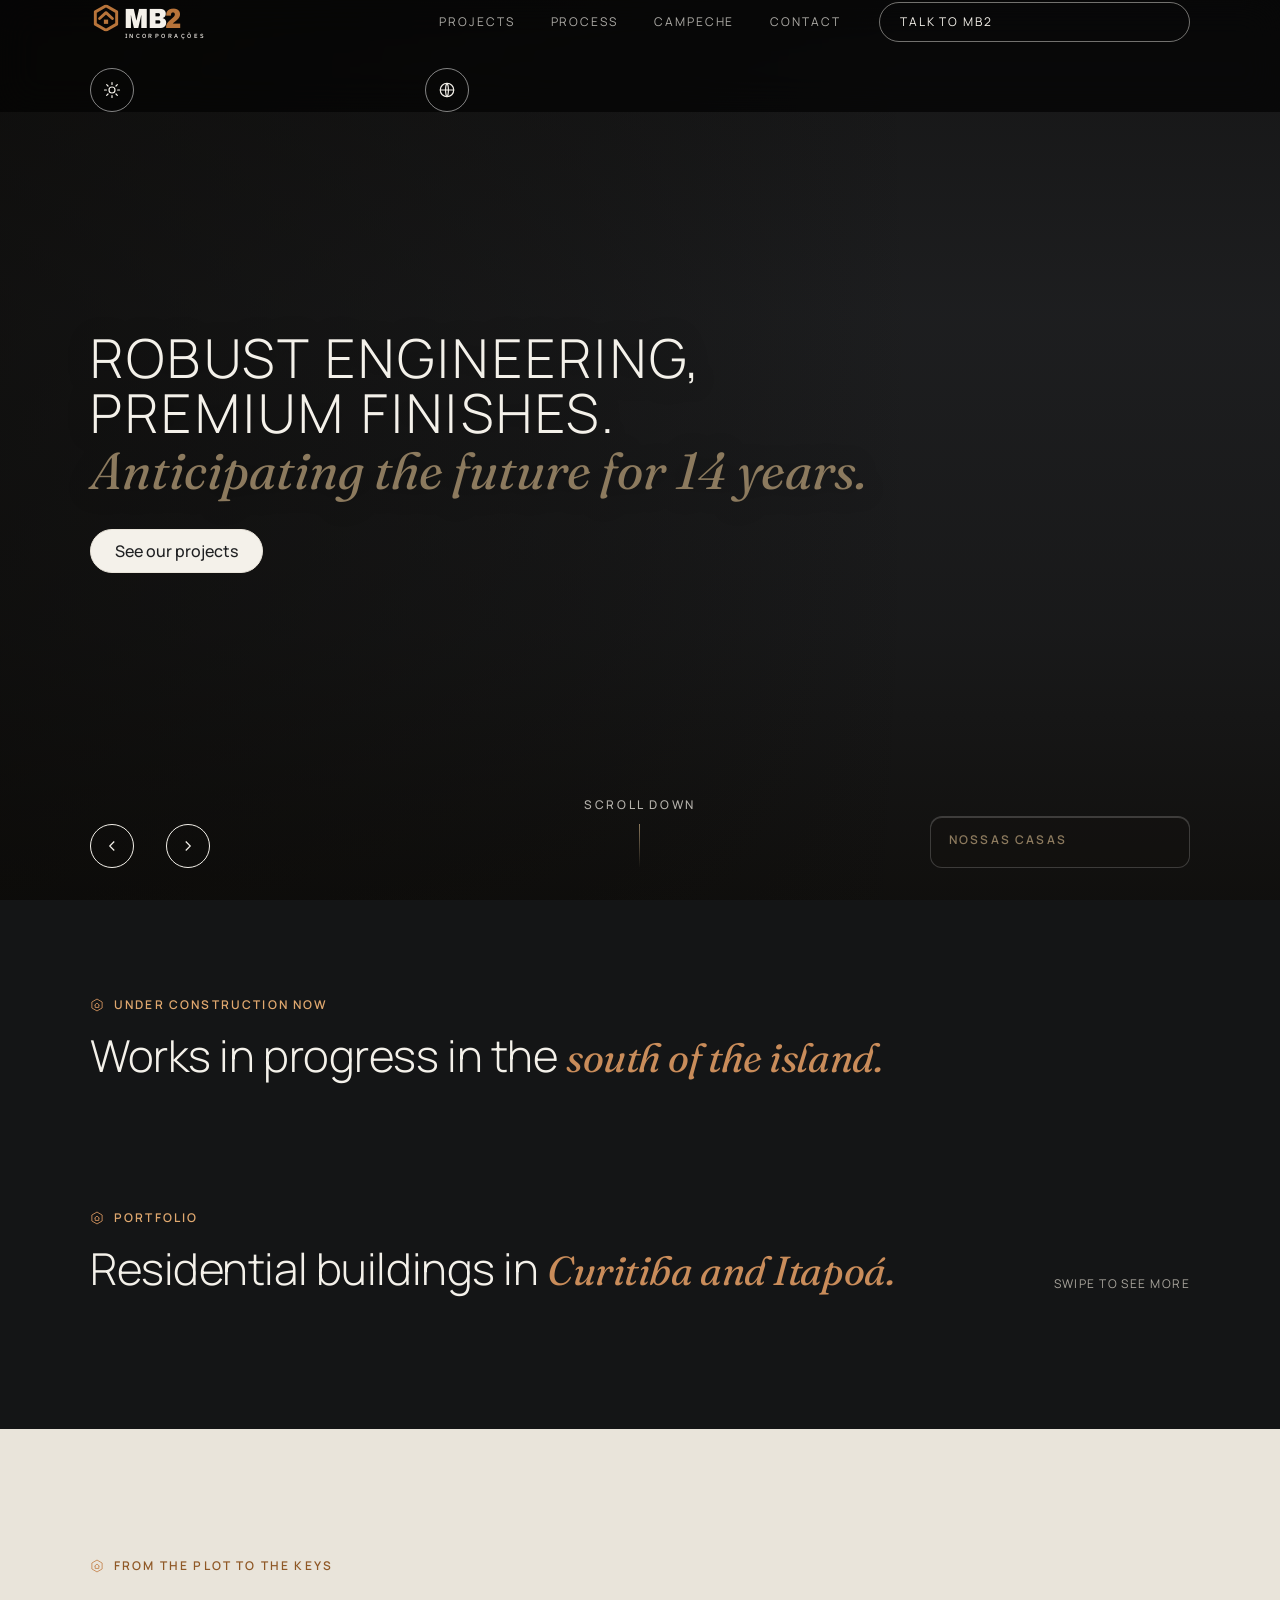
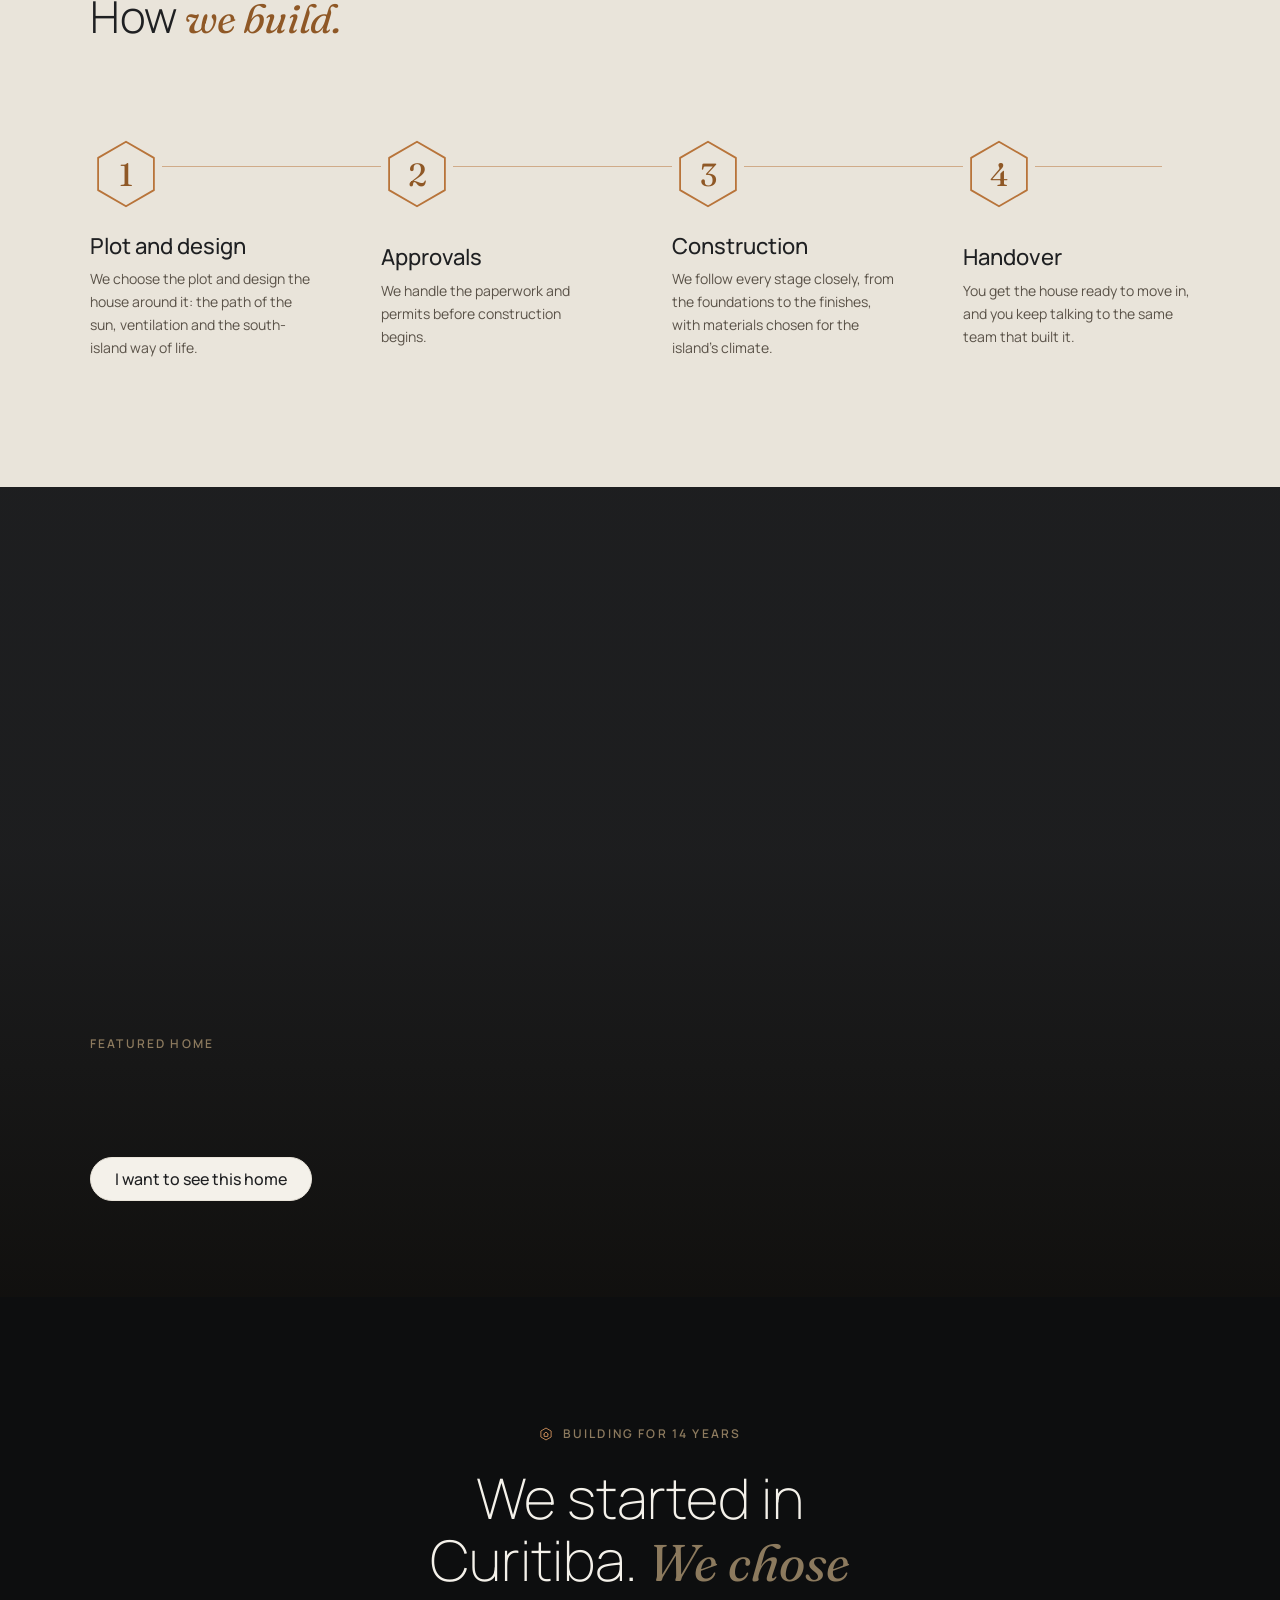
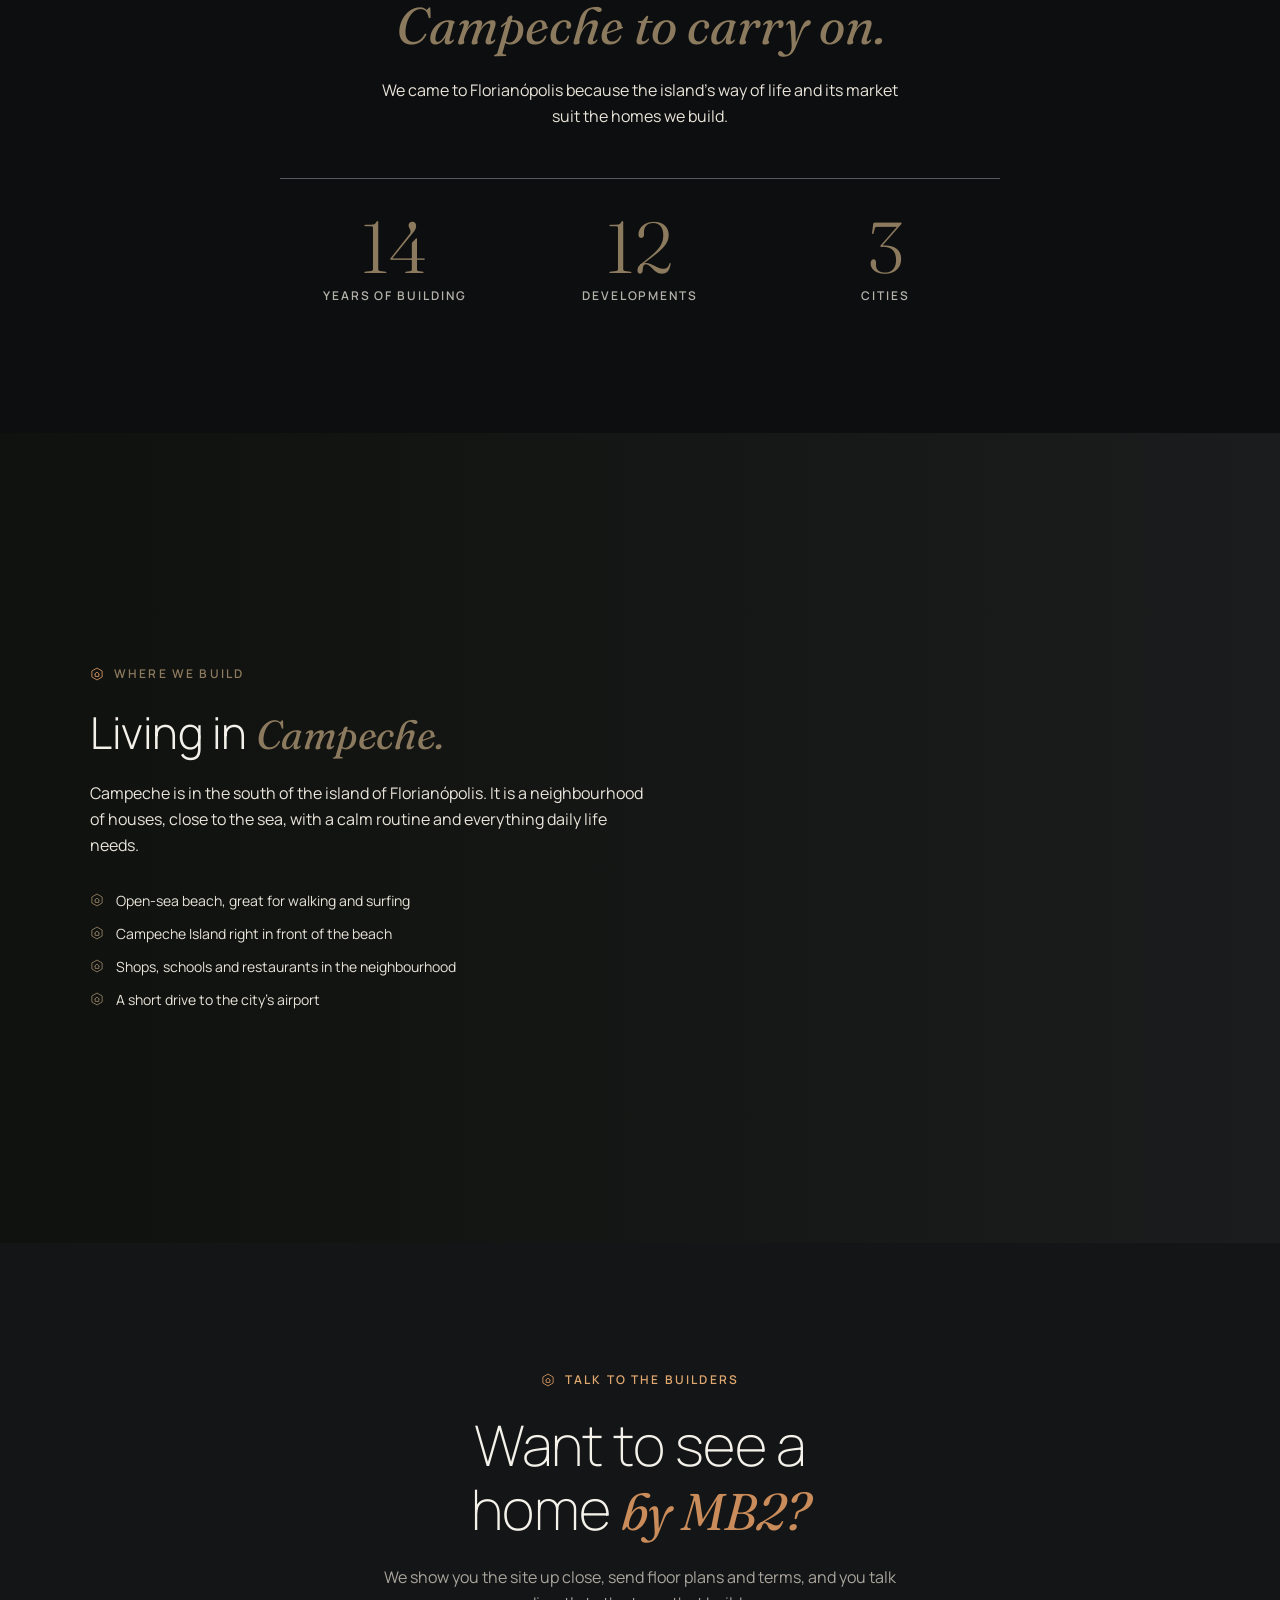
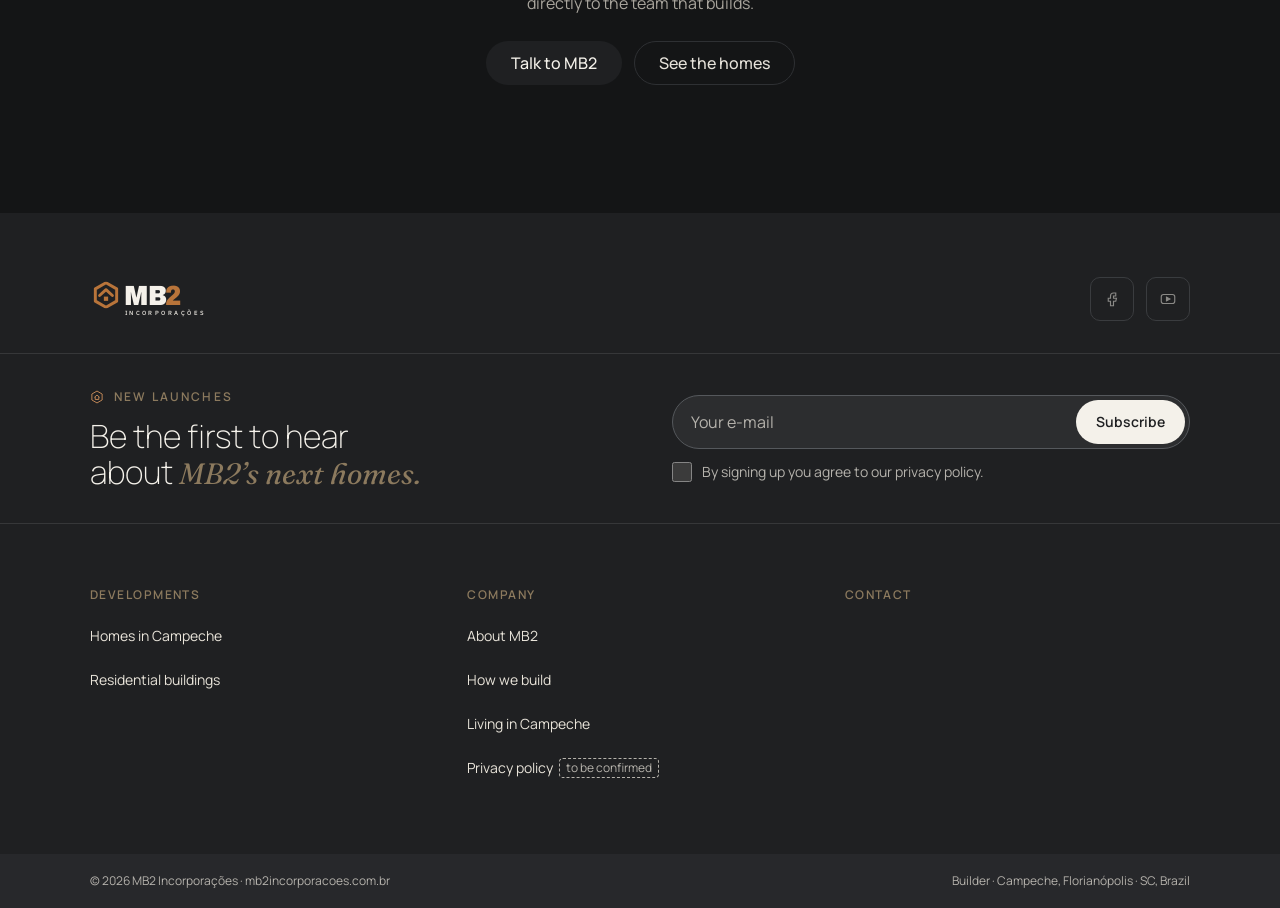
==== commit 25d0a238: "SEO local: JSON-LD, Open Graph, canonical, robots e sitemap Dados estruturados estáticos (empresa e " ====
--- a/index.html
+++ b/index.html
@@ -6,12 +6,126 @@
 <title data-i18n="meta.titulo">MB2 Incorporações</title>
 <meta name="description" data-i18n-attr="content:meta.desc" content="MB2 Incorporações: 14 anos construindo. Casas de alto padrão no Campeche, Sul da Ilha, Florianópolis.">
 <meta name="claude:viewport-fit-sides" content="cover">
+<meta name="theme-color" content="#1f2022">
+<link rel="canonical" href="https://notdev13.github.io/">
+<meta property="og:type" content="website">
+<meta property="og:site_name" content="MB2 Incorporações">
+<meta property="og:title" content="MB2 Incorporações">
+<meta property="og:description" content="MB2 Incorporações: 14 anos construindo. Casas de alto padrão no Campeche, Sul da Ilha, Florianópolis.">
+<meta property="og:url" content="https://notdev13.github.io/">
+<meta property="og:locale" content="pt_BR">
+<meta property="og:locale:alternate" content="en_US">
+<meta property="og:locale:alternate" content="es_ES">
+<meta property="og:locale:alternate" content="fr_FR">
+<meta property="og:image" content="https://notdev13.github.io/video/cartao-mb2.jpg">
+<meta property="og:image:type" content="image/jpeg">
+<meta property="og:image:width" content="1400">
+<meta property="og:image:height" content="788">
+<meta property="og:image:alt" content="Logotipo da MB2 Incorporações">
+<meta name="twitter:card" content="summary_large_image">
+<meta name="twitter:title" content="MB2 Incorporações">
+<meta name="twitter:description" content="MB2 Incorporações: 14 anos construindo. Casas de alto padrão no Campeche, Sul da Ilha, Florianópolis.">
+<meta name="twitter:image" content="https://notdev13.github.io/video/cartao-mb2.jpg">
+<!-- Dados estruturados (SEO local). Bloco estático, de propósito: rastreadores nem sempre rodam JS.
+     Mantenha coerente com dados/obras.json. Telefone, e-mail, endereço e CNPJ estão vazios lá e por isso
+     ficam de fora: quando a MB2 confirmar, acrescente telephone, email, address e taxID na empresa abaixo.
+     O domínio mb2incorporacoes.com.br só vira url/canonical quando estiver publicado. -->
+<script type="application/ld+json">
+  {
+    "@context": "https://schema.org",
+    "@graph": [
+      {
+        "@type": "HomeAndConstructionBusiness",
+        "@id": "https://notdev13.github.io/#empresa",
+        "name": "MB2 Incorporações",
+        "url": "https://notdev13.github.io/",
+        "logo": "https://notdev13.github.io/video/cartao-mb2.jpg",
+        "image": "https://notdev13.github.io/video/cartao-mb2.jpg",
+        "sameAs": [
+          "https://www.instagram.com/mb2_incorporacoes/"
+        ],
+        "areaServed": [
+          {
+            "@type": "Place",
+            "name": "Campeche"
+          },
+          {
+            "@type": "City",
+            "name": "Florianópolis"
+          },
+          {
+            "@type": "AdministrativeArea",
+            "name": "Santa Catarina"
+          },
+          {
+            "@type": "Country",
+            "name": "Brasil"
+          }
+        ]
+      },
+      {
+        "@type": "ItemList",
+        "name": "Casas de alto padrão no Jardim Campeche",
+        "itemListElement": [
+          {
+            "@type": "ListItem",
+            "position": 1,
+            "item": {
+              "@type": "Residence",
+              "name": "Casa alto padrão Jardim Campeche, 288 m²",
+              "floorSize": {
+                "@type": "QuantitativeValue",
+                "value": 288,
+                "unitCode": "MTK"
+              },
+              "address": {
+                "@type": "PostalAddress",
+                "addressLocality": "Florianópolis",
+                "addressRegion": "SC",
+                "addressCountry": "BR"
+              },
+              "containedInPlace": {
+                "@type": "Place",
+                "name": "Jardim Campeche"
+              },
+              "image": "https://notdev13.github.io/imagens/obras/11-casa-jardim-campeche-288m2-1400.webp"
+            }
+          },
+          {
+            "@type": "ListItem",
+            "position": 2,
+            "item": {
+              "@type": "Residence",
+              "name": "Casa alto padrão Jardim Campeche, 302 m²",
+              "floorSize": {
+                "@type": "QuantitativeValue",
+                "value": 302,
+                "unitCode": "MTK"
+              },
+              "address": {
+                "@type": "PostalAddress",
+                "addressLocality": "Florianópolis",
+                "addressRegion": "SC",
+                "addressCountry": "BR"
+              },
+              "containedInPlace": {
+                "@type": "Place",
+                "name": "Jardim Campeche"
+              },
+              "image": "https://notdev13.github.io/imagens/obras/12-casa-jardim-campeche-302m2-1400.webp"
+            }
+          }
+        ]
+      }
+    ]
+  }
+</script>
 <link rel="preconnect" href="https://fonts.googleapis.com">
 <link rel="preconnect" href="https://fonts.gstatic.com" crossorigin>
 <link rel="stylesheet" href="https://fonts.googleapis.com/css2?family=Manrope:wght@200;300;400;500;600&family=Fraunces:ital,opsz,wght@0,9..144,400;0,9..144,500;1,9..144,400&family=Archivo:wdth,wght@87.5,900&family=IBM+Plex+Sans:wght@500&display=swap">
 <!-- ?v= muda a cada publicação: o GitHub Pages deixa o navegador guardar CSS e JS por 10 min,
      e sem isso a página nova pode abrir com o estilo antigo -->
-<link rel="stylesheet" href="css/estilo.css?v=2026-10-28f">
+<link rel="stylesheet" href="css/estilo.css?v=2026-10-27b">
 <script>
   // Aplica a escolha guardada antes de desenhar a página; sem escolha, segue o aparelho
   // Sem escolha guardada, o site abre no tema escuro (o botão do menu continua trocando)
@@ -31,24 +145,17 @@
     <text x="128" y="96" font-family="Archivo, 'Arial Black', sans-serif" font-weight="900" font-size="104" font-stretch="87.5%" fill="#F5F1EA" letter-spacing="-5">MB<tspan fill="#B8743A">2</tspan></text>
     <text x="130" y="134" font-family="'IBM Plex Sans', sans-serif" font-weight="500" font-size="21" fill="#F5F1EA" letter-spacing="9.2">INCORPORAÇÕES</text>
   </symbol>
-  <!-- No menu só o símbolo e "MB2": a linha INCORPORAÇÕES ficaria com 6 px, ilegível -->
-  <symbol id="logo-mb2-curto" viewBox="0 0 390 120">
-    <use href="#simbolo" x="10" y="10" width="100" height="100" style="color:#B8743A"/>
-    <text x="128" y="96" font-family="Archivo, 'Arial Black', sans-serif" font-weight="900" font-size="104" font-stretch="87.5%" fill="#F5F1EA" letter-spacing="-5">MB<tspan fill="#B8743A">2</tspan></text>
-  </symbol>
 </svg>
 
 <header class="topo">
   <div class="wrap">
-    <a class="logo" href="#inicio" aria-label="MB2 Incorporações, início" data-i18n-attr="aria-label:nav.logo"><svg viewBox="0 0 390 120" aria-hidden="true"><use href="#logo-mb2-curto"/></svg></a>
+    <a class="logo" href="#inicio" aria-label="MB2 Incorporações, início" data-i18n-attr="aria-label:nav.logo"><svg viewBox="0 0 520 150" aria-hidden="true"><use href="#logo-mb2"/></svg></a>
     <nav class="nav" aria-label="Principal" data-i18n-attr="aria-label:nav.principal">
       <a href="#obras" data-i18n="nav.obras">Obras</a>
-      <a href="#como-construimos" data-i18n="nav.como">Processo</a>
+      <a href="#como-construimos" data-i18n="nav.como">Como construímos</a>
       <a href="#campeche" data-i18n="nav.campeche">Campeche</a>
-      <a href="terreno.html" data-i18n="nav.terreno">Terrenos</a>
       <a href="#contato" data-i18n="nav.contato">Contato</a>
     </nav>
-    <div class="topo-acoes">
     <a class="fale-topo link-zap" href="#contato" data-i18n="nav.fale">Fale com a MB2</a>
     <button class="redondo tema-btn" id="tema-btn" type="button" aria-pressed="false" aria-label="Ativar tema escuro">
       <svg class="ic-lua" viewBox="0 0 24 24" fill="none" stroke="currentColor" stroke-width="1.6" stroke-linejoin="round"><path d="M20 14.5A8 8 0 0 1 9.5 4a8 8 0 1 0 10.5 10.5z"/></svg>
@@ -70,14 +177,12 @@
       <svg class="ic-abrir" viewBox="0 0 24 24" fill="none" stroke="currentColor" stroke-width="1.6"><path d="M4 7h16M4 12h16M4 17h16"/></svg>
       <svg class="ic-fechar" viewBox="0 0 24 24" fill="none" stroke="currentColor" stroke-width="1.6"><path d="M6 6l12 12M18 6L6 18"/></svg>
     </button>
-    </div>
   </div>
 </header>
 <nav class="menu-movel" id="menu-movel" aria-label="Menu do celular" data-i18n-attr="aria-label:nav.menuMovel" hidden>
   <a href="#obras" data-i18n="nav.obras">Obras</a>
-  <a href="#como-construimos" data-i18n="nav.comoLongo">Como construímos</a>
+  <a href="#como-construimos" data-i18n="nav.como">Como construímos</a>
   <a href="#campeche" data-i18n="nav.campecheLongo">Viver no Campeche</a>
-  <a href="terreno.html" data-i18n="nav.terrenoLongo">Tem um terreno?</a>
   <a href="#contato" data-i18n="nav.contato">Contato</a>
   <a class="btn btn-verde link-zap" href="#contato" data-i18n="nav.fale">Fale com a MB2</a>
 </nav>
@@ -89,7 +194,7 @@
     <div id="hero-fotos"></div>
     <video class="hero-video" id="hero-video" muted loop playsinline preload="none" aria-hidden="true"></video>
     <div class="wrap hero-conteudo">
-      <h2 data-i18n="hero.titulo">Engenharia robusta, acabamento premium. <em>Há 14 anos antecipando o futuro.</em></h2>
+      <h2 data-i18n="hero.titulo">14 anos construindo. <em>Hoje, no Sul da Ilha.</em></h2>
       <a class="btn btn-claro" id="hero-cta" href="#obras" data-i18n="hero.cta">Ver nossas obras</a>
     </div>
     <div class="wrap hero-base">
@@ -99,8 +204,8 @@
         <button class="redondo so-fotos" id="hero-next" type="button" aria-label="Próxima foto" data-i18n-attr="aria-label:hero.fotoProx"><svg viewBox="0 0 24 24" fill="none" stroke="currentColor" stroke-width="1.6"><path d="M9 6l6 6-6 6"/></svg></button>
         <button class="redondo hero-pausa" id="hero-pausa" type="button" aria-label="Pausar vídeo" data-i18n-attr="aria-label:hero.pausar" aria-pressed="false"><svg class="ic-pause" viewBox="0 0 24 24" fill="currentColor"><rect x="7" y="6" width="3" height="12"/><rect x="14" y="6" width="3" height="12"/></svg><svg class="ic-play" viewBox="0 0 24 24" fill="currentColor"><path d="M8 5v14l11-7z"/></svg></button>
       </div>
-      <a class="hero-rolar" href="#obras"><span data-i18n="hero.rolar">Role para ver</span><i aria-hidden="true"></i></a>
-      <div class="hero-cartao" hidden>
+      <a class="hero-rolar" href="#destaque"><span data-i18n="hero.rolar">Role para ver</span><i aria-hidden="true"></i></a>
+      <div class="hero-cartao">
         <span class="chapeu" id="hero-cartao-titulo">Nossas casas</span>
         <small id="hero-legenda"></small>
       </div>
@@ -109,16 +214,16 @@
 
   <section class="secao wrap" id="obras">
     <header class="cabecalho obras-cabecalho">
-      <span class="chapeu"><svg class="hx" aria-hidden="true"><use href="#hx"/></svg><span data-i18n="obras.chapeu">Em construção agora</span></span>
-      <h2 class="titulo" data-i18n="obras.titulo">Obras em progresso no <em>Sul da Ilha.</em></h2>
-      <p class="obras-texto" data-i18n="obras.texto">Cada obra tem a própria página, com a etapa atual e as atualizações da semana. É a mesma página que fica na placa da obra.</p>
-    </header>
-    <div class="grade grade-canteiros" id="grade-canteiros"></div>
-    <header class="cabecalho entregues-cabecalho" id="entregues">
-      <span class="chapeu"><svg class="hx" aria-hidden="true"><use href="#hx"/></svg><span data-i18n="entr.chapeu">Entregues</span></span>
-      <h2 class="titulo" data-i18n="entr.titulo">Casas prontas no <em>Campeche.</em></h2>
+      <span class="chapeu"><svg class="hx" aria-hidden="true"><use href="#hx"/></svg><span data-i18n="obras.chapeu">Empreendimentos</span></span>
+      <h2 class="titulo" data-i18n="obras.titulo">Casas no <em>Campeche.</em></h2>
     </header>
     <div class="grade grade-casas" id="grade"></div>
+    <header class="cabecalho portfolio-cabecalho" id="portfolio">
+      <span class="chapeu"><svg class="hx" aria-hidden="true"><use href="#hx"/></svg><span data-i18n="port.chapeu">Portfólio</span></span>
+      <h2 class="titulo" data-i18n="port.titulo">Residenciais em <em>Curitiba e Itapoá.</em></h2>
+      <p class="portfolio-dica" aria-hidden="true" data-i18n="port.dica">Arraste para ver</p>
+    </header>
+    <div class="faixa" id="faixa-residenciais" aria-label="Residenciais entregues" data-i18n-attr="aria-label:port.aria"></div>
   </section>
 
   <section class="secao como" id="como-construimos">
@@ -133,27 +238,19 @@
       <li class="etapa"><span class="numero"><svg aria-hidden="true"><use href="#hx-o"/></svg><b>3</b></span><div class="texto"><h3 data-i18n="como.3t">Obra</h3><p data-i18n="como.3d">Acompanhamos cada etapa de perto, da fundação ao acabamento, com materiais escolhidos para o clima da Ilha.</p></div></li>
       <li class="etapa"><span class="numero"><svg aria-hidden="true"><use href="#hx-o"/></svg><b>4</b></span><div class="texto"><h3 data-i18n="como.4t">Entrega</h3><p data-i18n="como.4d">Você recebe a casa pronta para morar e continua falando com a mesma equipe que construiu.</p></div></li>
     </ol>
-    <aside class="terreno-chamada">
-      <div>
-        <span class="chapeu"><svg class="hx" aria-hidden="true"><use href="#hx"/></svg><span data-i18n="terr.chapeu">Tem um terreno?</span></span>
-        <h3 data-i18n="terr.titulo">Construa com a MB2, por permuta ou compra.</h3>
-        <p data-i18n="terr.p">Avaliamos o seu lote no Campeche e na região e respondemos em até 48 horas úteis.</p>
-      </div>
-      <a class="btn btn-escuro" href="terreno.html" data-i18n="terr.cta">Falar sobre o meu terreno</a>
-    </aside>
-    </div>
-  </section>
-
-  <section class="secao wrap portfolio-secao">
-    <header class="cabecalho portfolio-cabecalho" id="portfolio">
-      <span class="chapeu"><svg class="hx" aria-hidden="true"><use href="#hx"/></svg><span data-i18n="port.chapeu">Portfólio</span></span>
-      <h2 class="titulo" data-i18n="port.titulo">Residenciais em <em>Curitiba e Itapoá.</em></h2>
-      <p class="portfolio-dica" aria-hidden="true" data-i18n="port.dica">Arraste para ver</p>
-    </header>
-    <div class="faixa" id="faixa-residenciais" aria-label="Residenciais entregues" data-i18n-attr="aria-label:port.aria"></div>
-  </section>
-
-
+    </div>
+  </section>
+
+  <section class="destaque" id="destaque" aria-label="Casa em destaque" data-i18n-attr="aria-label:dest.aria">
+    <div class="destaque-foto" id="destaque-foto"></div>
+    <div class="wrap destaque-conteudo">
+      <span class="chapeu" data-i18n="dest.chapeu">Casa em destaque</span>
+      <span class="destaque-local" id="destaque-local"></span>
+      <h3 id="destaque-nome"></h3>
+      <div class="etiquetas" id="destaque-etiquetas"></div>
+      <a class="btn btn-claro link-zap" href="#contato" data-i18n="dest.cta">Quero ver esta casa</a>
+    </div>
+  </section>
 
   <section class="secao historia" id="sobre" aria-label="Sobre a MB2" data-i18n-attr="aria-label:hist.aria">
     <div class="wrap historia-texto">
@@ -185,7 +282,7 @@
     </div>
   </section>
 
-  <!-- Seção oculta (pedido de Gabriel, 27/10/2026). O contato fica na chamada final logo abaixo, que é o destino de #contato. -->
+  <!-- Seção oculta por enquanto (pedido de Gabriel, 27/10/2026). Para voltar: tirar "hidden" e devolver id="contato" aqui (e tirar do rodapé). -->
   <section class="secao contato" id="contato-secao" hidden>
     <div class="wrap">
       <span class="chapeu"><svg class="hx" aria-hidden="true"><use href="#hx"/></svg><span data-i18n="cont.chapeu">Fale com quem constrói</span></span>
@@ -203,7 +300,7 @@
     </div>
   </section>
 
-  <section class="secao chamada" id="contato" aria-label="Fale com a MB2" data-i18n-attr="aria-label:nav.fale">
+  <section class="secao chamada" aria-label="Fale com a MB2" data-i18n-attr="aria-label:nav.fale">
     <div class="wrap">
       <span class="chapeu"><svg class="hx" aria-hidden="true"><use href="#hx"/></svg><span data-i18n="cont.chapeu">Fale com quem constrói</span></span>
       <h2 class="titulo" data-i18n="cham.titulo">Quer conhecer uma casa <em>da MB2?</em></h2>
@@ -212,14 +309,13 @@
         <a class="btn btn-escuro link-zap" href="#contato" data-i18n="nav.fale">Fale com a MB2</a>
         <a class="btn btn-contorno" href="#obras" data-i18n="cham.casas">Ver as casas</a>
       </div>
-      <p class="chamada-dados" id="chamada-dados"></p>
     </div>
   </section>
 </main>
 
 <a class="zap-fixo link-zap" id="zap-fixo" href="#contato"><svg viewBox="0 0 24 24" fill="none" stroke="currentColor" stroke-width="1.6"><path d="M4 5h16v11H8l-4 4z"/></svg><span id="zap-texto" data-i18n="zap.texto">Falar com a MB2</span></a>
 
-<footer class="rodape" id="rodape">
+<footer class="rodape" id="contato">
   <div class="wrap rodape-topo">
     <a class="logo" href="#inicio" aria-label="MB2 Incorporações" data-i18n-attr="aria-label:rod.logo"><svg viewBox="0 0 520 150" aria-hidden="true"><use href="#logo-mb2"/></svg></a>
     <div class="sociais" aria-label="Redes sociais" data-i18n-attr="aria-label:rod.sociais">
@@ -249,10 +345,8 @@
     <div>
       <h4 data-i18n="rod.emp">Empreendimentos</h4>
       <ul>
-        <li><a href="#obras" data-i18n="rod.construcao">Em construção</a></li>
-        <li><a href="#entregues" data-i18n="rod.casas">Casas no Campeche</a></li>
+        <li><a href="#obras" data-i18n="rod.casas">Casas no Campeche</a></li>
         <li><a href="#portfolio" data-i18n="rod.resid">Residenciais</a></li>
-        <li><a href="terreno.html" data-i18n="nav.terrenoLongo">Tem um terreno?</a></li>
               </ul>
     </div>
     <div>
@@ -278,8 +372,7 @@
 </footer>
 
 <!-- Tradução: sem defer e antes do site.js (ver js/i18n.js) -->
-<script src="js/i18n.js?v=2026-10-28f"></script>
-<script src="js/base.js?v=2026-10-28f"></script>
-<script src="js/site.js?v=2026-10-28f"></script>
+<script src="js/i18n.js?v=2026-10-27b"></script>
+<script src="js/site.js?v=2026-10-27b"></script>
 </body>
 </html>
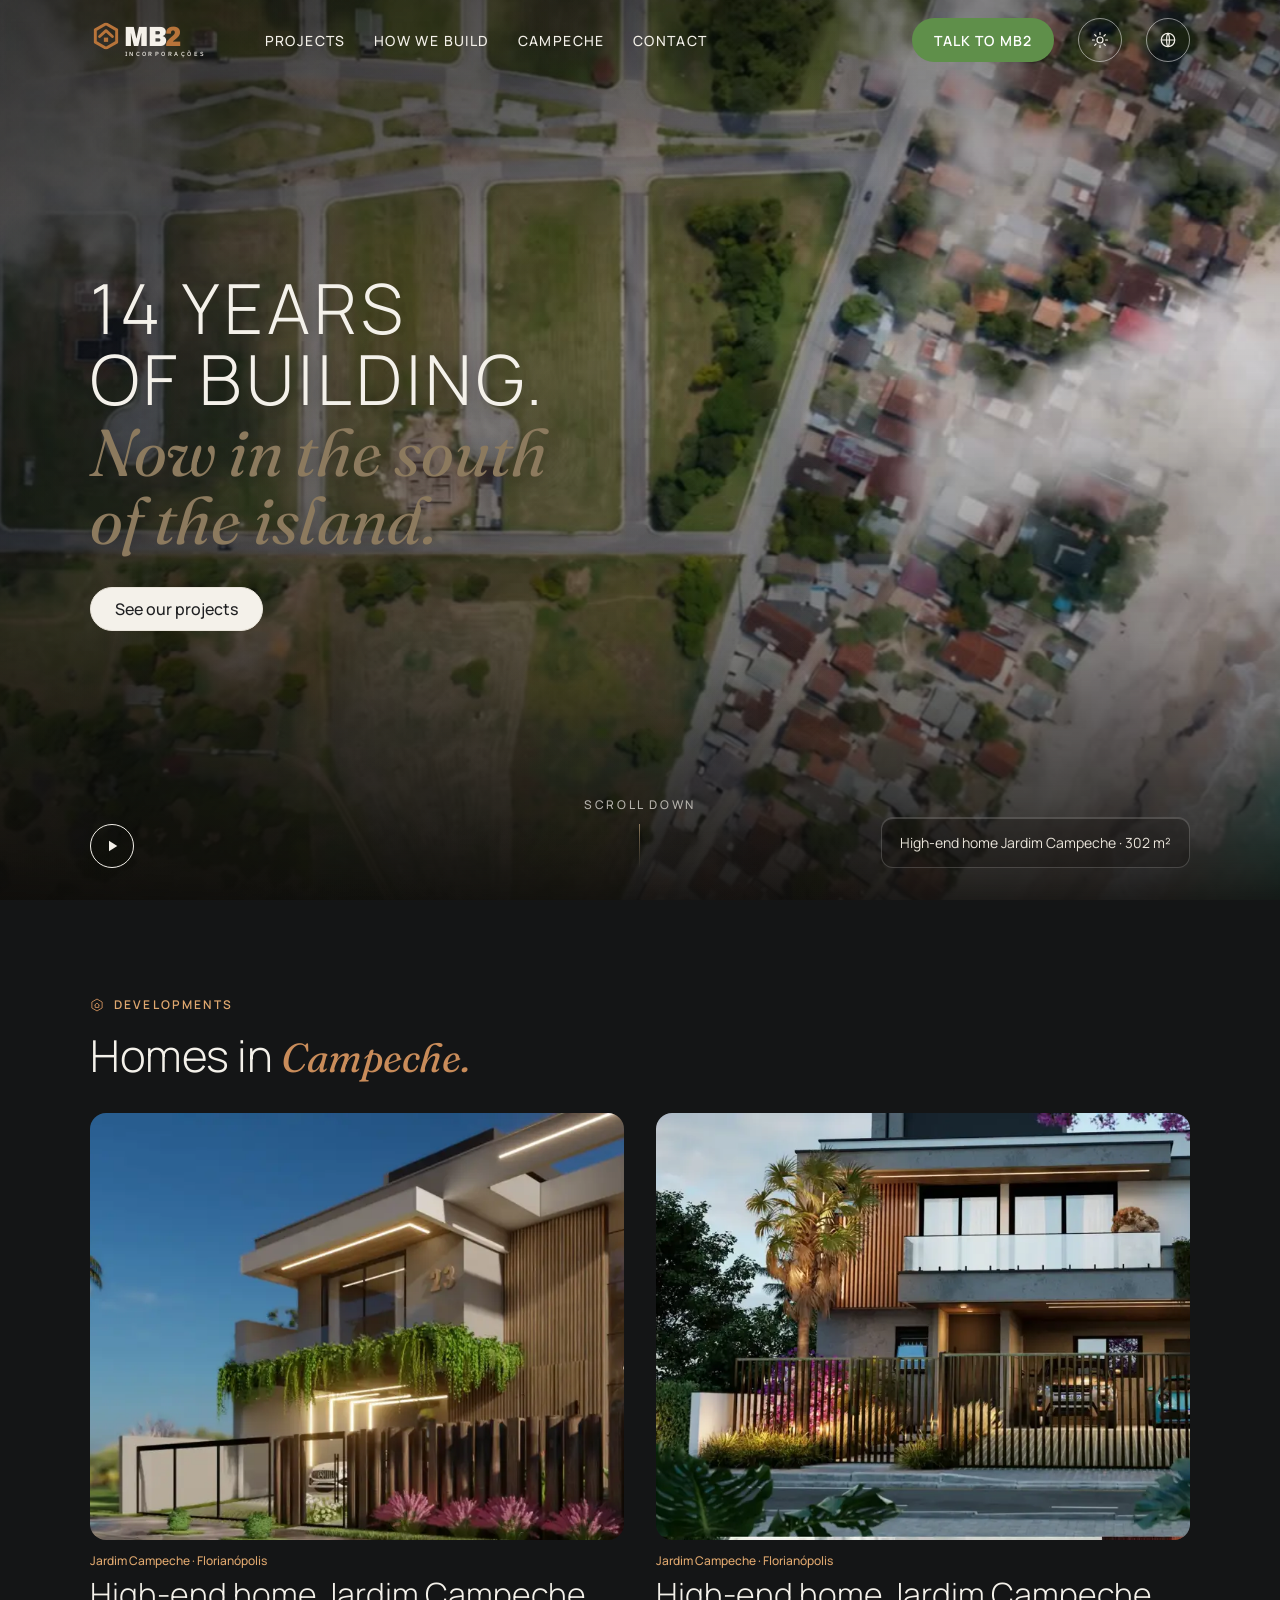
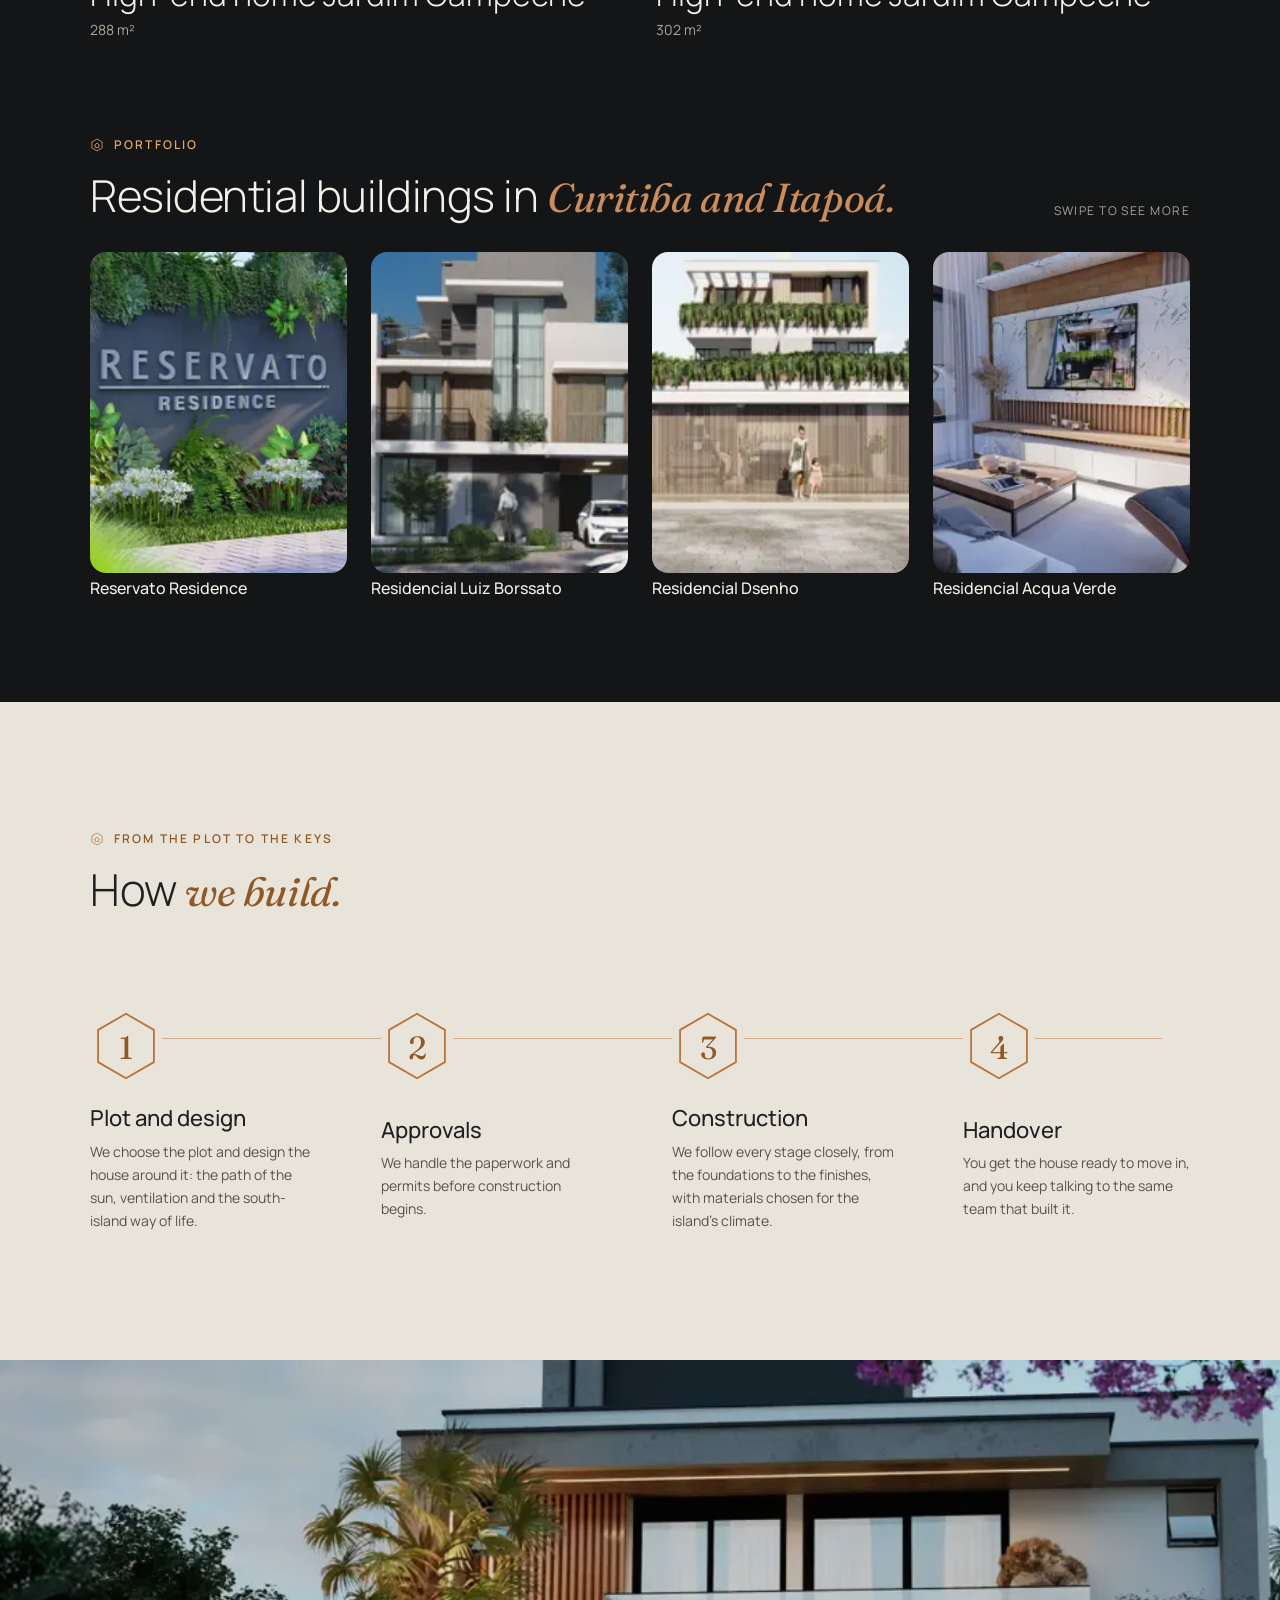
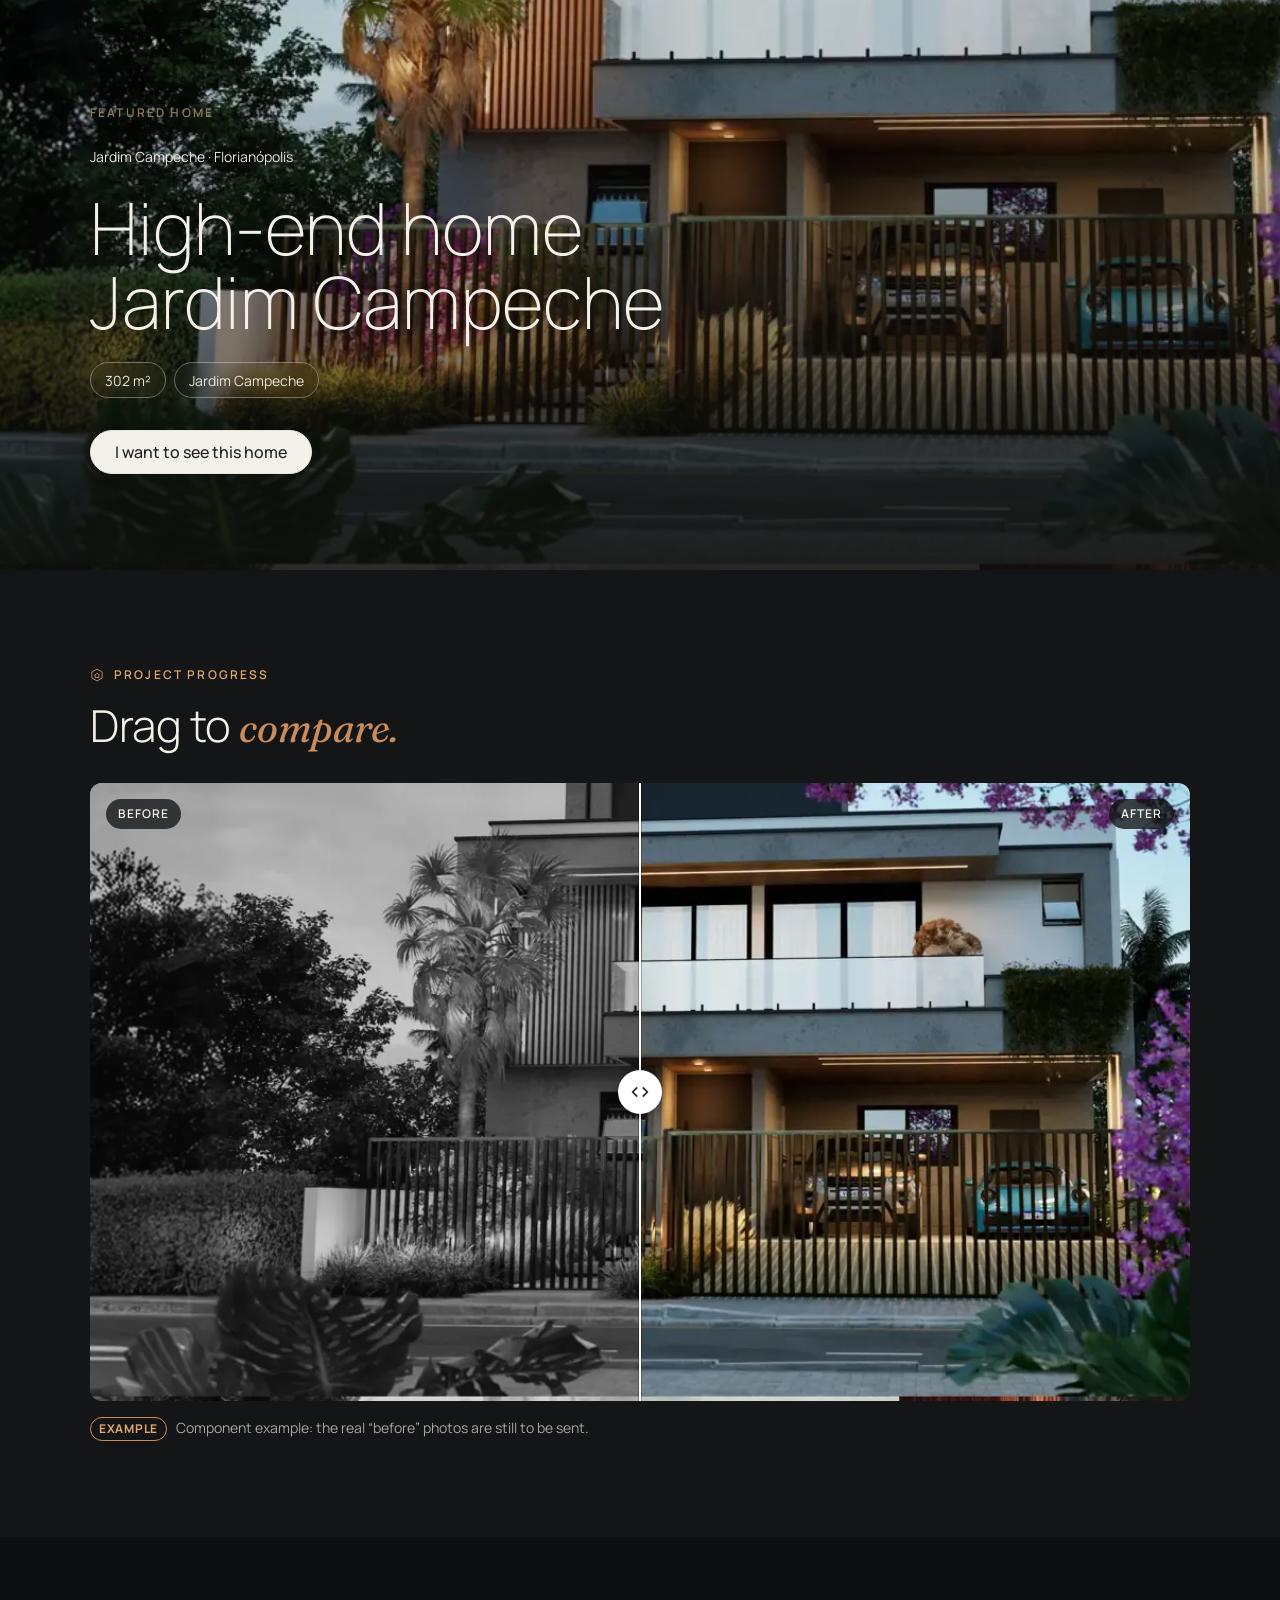
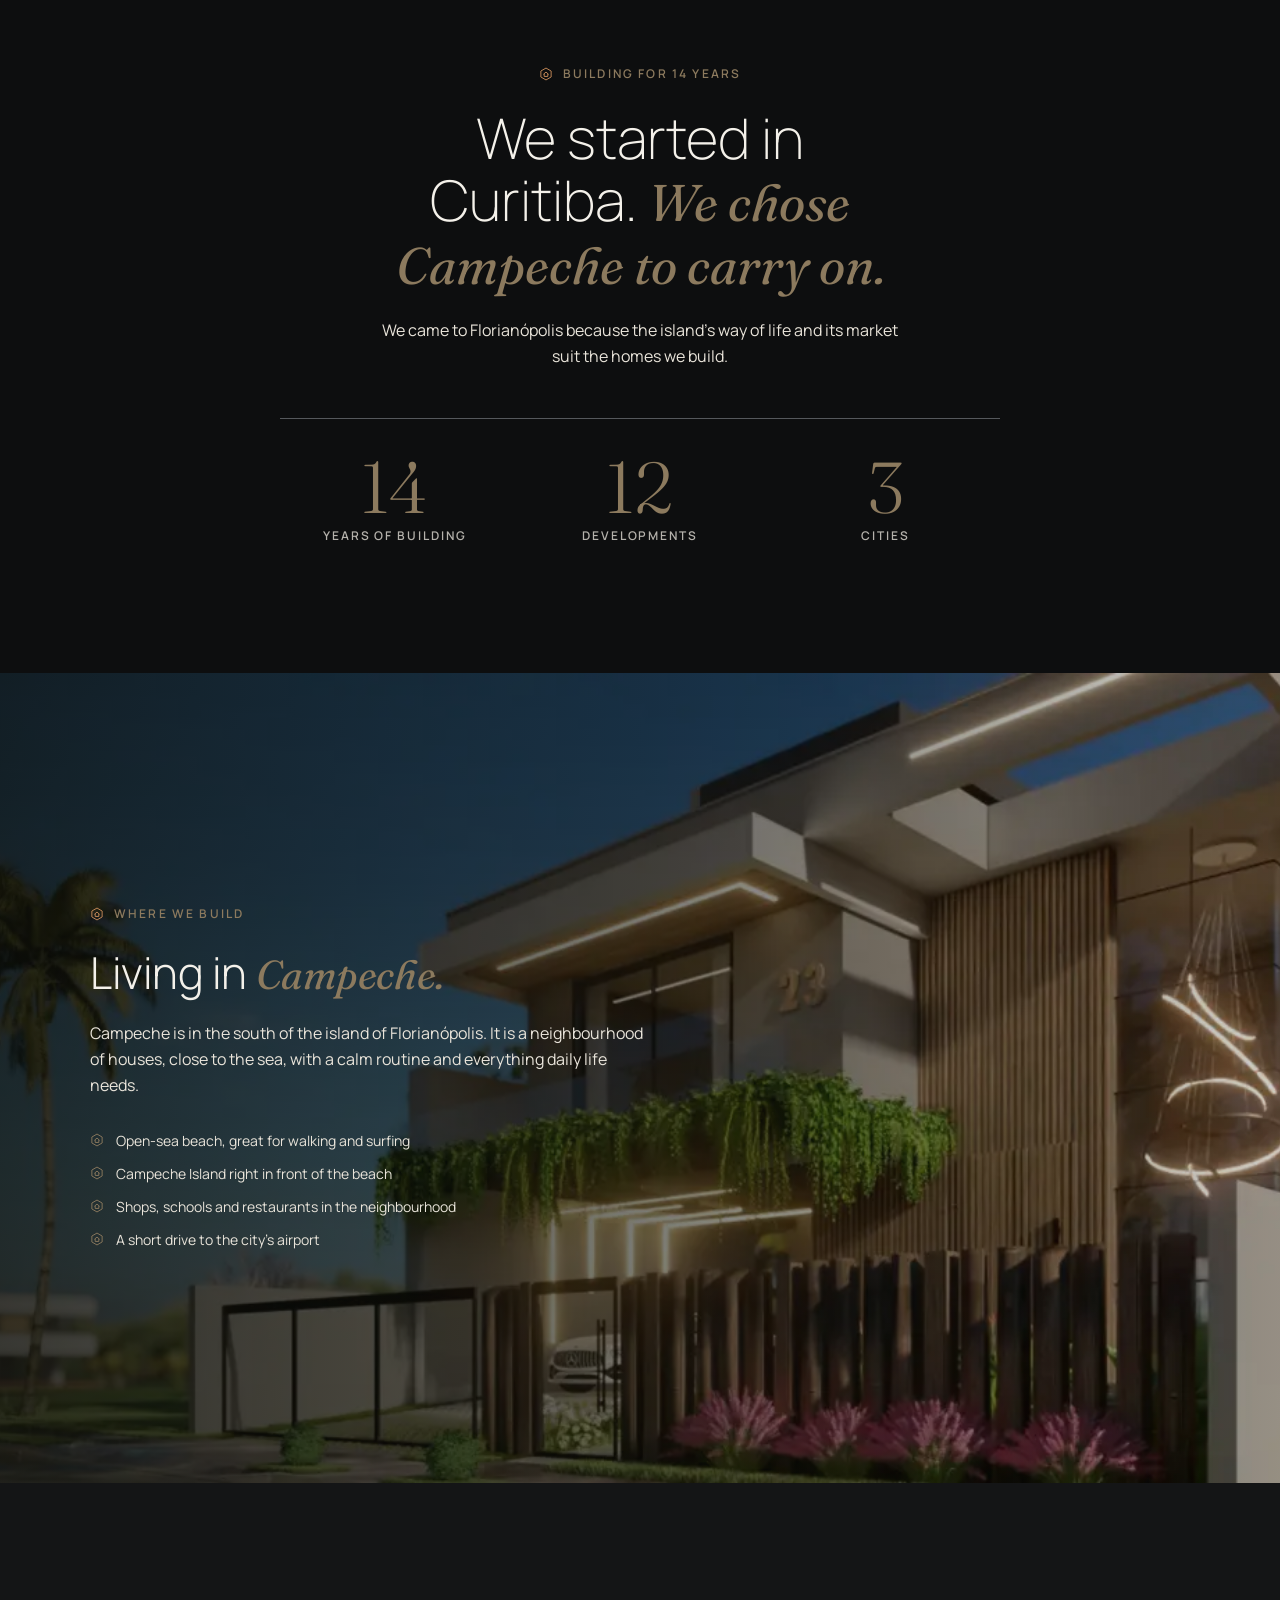
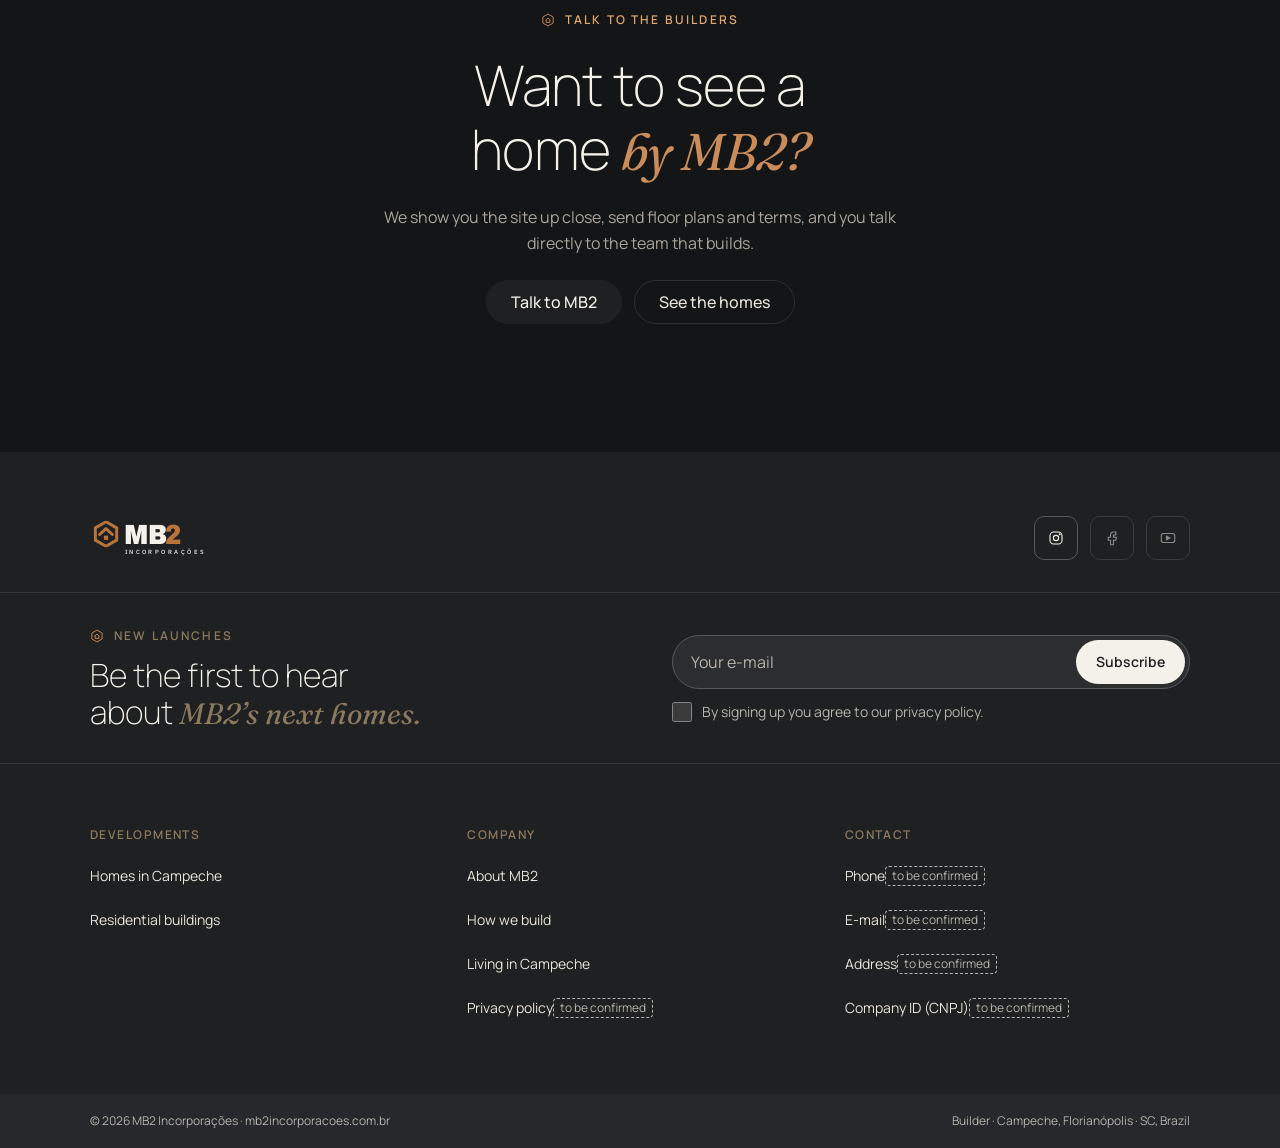
==== commit 230ac095: "Experimento: comparador antes/depois com divisória arrastável Componente orientado a dados (campo op" ====
--- a/index.html
+++ b/index.html
@@ -6,126 +6,12 @@
 <title data-i18n="meta.titulo">MB2 Incorporações</title>
 <meta name="description" data-i18n-attr="content:meta.desc" content="MB2 Incorporações: 14 anos construindo. Casas de alto padrão no Campeche, Sul da Ilha, Florianópolis.">
 <meta name="claude:viewport-fit-sides" content="cover">
-<meta name="theme-color" content="#1f2022">
-<link rel="canonical" href="https://notdev13.github.io/">
-<meta property="og:type" content="website">
-<meta property="og:site_name" content="MB2 Incorporações">
-<meta property="og:title" content="MB2 Incorporações">
-<meta property="og:description" content="MB2 Incorporações: 14 anos construindo. Casas de alto padrão no Campeche, Sul da Ilha, Florianópolis.">
-<meta property="og:url" content="https://notdev13.github.io/">
-<meta property="og:locale" content="pt_BR">
-<meta property="og:locale:alternate" content="en_US">
-<meta property="og:locale:alternate" content="es_ES">
-<meta property="og:locale:alternate" content="fr_FR">
-<meta property="og:image" content="https://notdev13.github.io/video/cartao-mb2.jpg">
-<meta property="og:image:type" content="image/jpeg">
-<meta property="og:image:width" content="1400">
-<meta property="og:image:height" content="788">
-<meta property="og:image:alt" content="Logotipo da MB2 Incorporações">
-<meta name="twitter:card" content="summary_large_image">
-<meta name="twitter:title" content="MB2 Incorporações">
-<meta name="twitter:description" content="MB2 Incorporações: 14 anos construindo. Casas de alto padrão no Campeche, Sul da Ilha, Florianópolis.">
-<meta name="twitter:image" content="https://notdev13.github.io/video/cartao-mb2.jpg">
-<!-- Dados estruturados (SEO local). Bloco estático, de propósito: rastreadores nem sempre rodam JS.
-     Mantenha coerente com dados/obras.json. Telefone, e-mail, endereço e CNPJ estão vazios lá e por isso
-     ficam de fora: quando a MB2 confirmar, acrescente telephone, email, address e taxID na empresa abaixo.
-     O domínio mb2incorporacoes.com.br só vira url/canonical quando estiver publicado. -->
-<script type="application/ld+json">
-  {
-    "@context": "https://schema.org",
-    "@graph": [
-      {
-        "@type": "HomeAndConstructionBusiness",
-        "@id": "https://notdev13.github.io/#empresa",
-        "name": "MB2 Incorporações",
-        "url": "https://notdev13.github.io/",
-        "logo": "https://notdev13.github.io/video/cartao-mb2.jpg",
-        "image": "https://notdev13.github.io/video/cartao-mb2.jpg",
-        "sameAs": [
-          "https://www.instagram.com/mb2_incorporacoes/"
-        ],
-        "areaServed": [
-          {
-            "@type": "Place",
-            "name": "Campeche"
-          },
-          {
-            "@type": "City",
-            "name": "Florianópolis"
-          },
-          {
-            "@type": "AdministrativeArea",
-            "name": "Santa Catarina"
-          },
-          {
-            "@type": "Country",
-            "name": "Brasil"
-          }
-        ]
-      },
-      {
-        "@type": "ItemList",
-        "name": "Casas de alto padrão no Jardim Campeche",
-        "itemListElement": [
-          {
-            "@type": "ListItem",
-            "position": 1,
-            "item": {
-              "@type": "Residence",
-              "name": "Casa alto padrão Jardim Campeche, 288 m²",
-              "floorSize": {
-                "@type": "QuantitativeValue",
-                "value": 288,
-                "unitCode": "MTK"
-              },
-              "address": {
-                "@type": "PostalAddress",
-                "addressLocality": "Florianópolis",
-                "addressRegion": "SC",
-                "addressCountry": "BR"
-              },
-              "containedInPlace": {
-                "@type": "Place",
-                "name": "Jardim Campeche"
-              },
-              "image": "https://notdev13.github.io/imagens/obras/11-casa-jardim-campeche-288m2-1400.webp"
-            }
-          },
-          {
-            "@type": "ListItem",
-            "position": 2,
-            "item": {
-              "@type": "Residence",
-              "name": "Casa alto padrão Jardim Campeche, 302 m²",
-              "floorSize": {
-                "@type": "QuantitativeValue",
-                "value": 302,
-                "unitCode": "MTK"
-              },
-              "address": {
-                "@type": "PostalAddress",
-                "addressLocality": "Florianópolis",
-                "addressRegion": "SC",
-                "addressCountry": "BR"
-              },
-              "containedInPlace": {
-                "@type": "Place",
-                "name": "Jardim Campeche"
-              },
-              "image": "https://notdev13.github.io/imagens/obras/12-casa-jardim-campeche-302m2-1400.webp"
-            }
-          }
-        ]
-      }
-    ]
-  }
-</script>
 <link rel="preconnect" href="https://fonts.googleapis.com">
 <link rel="preconnect" href="https://fonts.gstatic.com" crossorigin>
 <link rel="stylesheet" href="https://fonts.googleapis.com/css2?family=Manrope:wght@200;300;400;500;600&family=Fraunces:ital,opsz,wght@0,9..144,400;0,9..144,500;1,9..144,400&family=Archivo:wdth,wght@87.5,900&family=IBM+Plex+Sans:wght@500&display=swap">
 <!-- ?v= muda a cada publicação: o GitHub Pages deixa o navegador guardar CSS e JS por 10 min,
      e sem isso a página nova pode abrir com o estilo antigo -->
-<link rel="stylesheet" href="css/estilo.css?v=2026-10-27b">
+<link rel="stylesheet" href="css/estilo.css?v=2026-10-29">
 <script>
   // Aplica a escolha guardada antes de desenhar a página; sem escolha, segue o aparelho
   // Sem escolha guardada, o site abre no tema escuro (o botão do menu continua trocando)
@@ -252,6 +138,15 @@
     </div>
   </section>
 
+  <!-- Comparador antes/depois: só aparece se a obra em destaque tiver o campo "antes_depois" em dados/obras.json -->
+  <section class="secao wrap evolucao" id="evolucao" aria-label="Evolução da obra" data-i18n-attr="aria-label:ad.aria" hidden>
+    <header class="cabecalho">
+      <span class="chapeu"><svg class="hx" aria-hidden="true"><use href="#hx"/></svg><span data-i18n="ad.chapeu">Evolução da obra</span></span>
+      <h2 class="titulo" data-i18n="ad.titulo">Arraste para <em>comparar.</em></h2>
+    </header>
+    <div id="antes-depois"></div>
+  </section>
+
   <section class="secao historia" id="sobre" aria-label="Sobre a MB2" data-i18n-attr="aria-label:hist.aria">
     <div class="wrap historia-texto">
       <span class="chapeu"><svg class="hx" aria-hidden="true"><use href="#hx"/></svg><span data-i18n="hist.chapeu">Construtora há 14 anos</span></span>
@@ -372,7 +267,7 @@
 </footer>
 
 <!-- Tradução: sem defer e antes do site.js (ver js/i18n.js) -->
-<script src="js/i18n.js?v=2026-10-27b"></script>
-<script src="js/site.js?v=2026-10-27b"></script>
+<script src="js/i18n.js?v=2026-10-29"></script>
+<script src="js/site.js?v=2026-10-29"></script>
 </body>
 </html>
--- a/css/estilo.css
+++ b/css/estilo.css
@@ -33,7 +33,8 @@
   --acento-escuro: var(--cobre-escuro);
   --acao: var(--verde);
   --acao-hover: var(--verde-escuro);
-  --menu: rgba(3, 3, 3, 0.72);
+  --menu: rgba(3, 3, 3, 0.88);
+  --menu-esmaecido: rgba(3, 3, 3, 0.43);
 
   /* Fontes */
   --fonte: "Manrope", -apple-system, BlinkMacSystemFont, "Segoe UI", sans-serif;
@@ -214,30 +215,27 @@
   right: 0;
   z-index: 20;
   color: var(--areia);
-  /* Vidro: desfoque com saturação, sem linha embaixo */
   background: var(--menu);
-  -webkit-backdrop-filter: blur(18px) saturate(160%);
-  backdrop-filter: blur(18px) saturate(160%);
-  transition: background 0.6s ease, transform 0.5s var(--suave);
-}
+  -webkit-backdrop-filter: blur(10px);
+  backdrop-filter: blur(10px);
+  border-bottom: 1px solid rgba(229, 231, 235, 0.18);
+  transition: background 0.6s ease;
+}
+.topo.esmaecido { background: var(--menu-esmaecido); }
 /* No alto da página o menu fica sem fundo, para o vídeo dominar a tela */
-.topo.no-topo { background: transparent; -webkit-backdrop-filter: none; backdrop-filter: none; }
-/* Some ao descer a página e volta ao subir */
-.topo.escondido { transform: translateY(calc(-100% - env(safe-area-inset-top, 0px))); }
-.topo.aberto { background: rgba(3, 3, 3, 0.88); }
+.topo.no-topo { background: transparent; border-bottom-color: transparent; -webkit-backdrop-filter: none; backdrop-filter: none; }
+.topo.esmaecido:hover, .topo.esmaecido:focus-within, .topo.aberto { background: var(--menu); }
 .topo .wrap {
   display: flex;
   align-items: center;
   gap: var(--e-24);
   min-height: var(--menu-altura);
-  transition: min-height 0.5s var(--suave);
 }
 .logo { display: inline-flex; align-items: center; min-height: var(--toque); text-decoration: none; }
-.logo svg { display: block; height: 34px; width: auto; transition: height 0.5s var(--suave); }
-.rodape .logo svg { height: 40px; }
+.logo svg { display: block; height: 40px; width: auto; }
 .nav, .fale-topo { display: none; }
-.topo-acoes { display: flex; align-items: center; gap: 10px; margin-left: auto; }
 .tema-btn, .menu-btn { color: inherit; border-color: rgba(255, 255, 255, 0.5); }
+.tema-btn { margin-left: auto; }
 .tema-btn .ic-sol, :root[data-theme="dark"] .tema-btn .ic-lua { display: none; }
 :root[data-theme="dark"] .tema-btn .ic-sol { display: block; }
 .menu-btn .ic-fechar, .topo.aberto .menu-btn .ic-abrir { display: none; }
@@ -301,64 +299,50 @@
 .menu-movel .btn { margin-top: auto; }
 
 @media (min-width: 821px) {
-  /* Três zonas: logo à esquerda, itens no centro, ações à direita */
-  .topo .wrap { display: grid; grid-template-columns: 1fr auto 1fr; min-height: 88px; }
-  .topo.compacto .wrap { min-height: 64px; }
-  .logo svg { height: 40px; }
-  .topo.compacto .logo svg { height: 30px; }
-  .topo-acoes { justify-self: end; margin-left: 0; }
-  .nav { display: flex; gap: 8px; }
+  .nav { display: flex; gap: 4px; margin-right: auto; }
   .nav a {
     position: relative;
     display: inline-flex;
     align-items: center;
     min-height: var(--toque);
-    padding: 0 14px;
-    font-size: var(--t-12);
-    font-weight: 400;
-    letter-spacing: 0.16em;
+    padding: 0 12px;
+    font-size: var(--t-14);
+    font-weight: 500;
+    letter-spacing: 0.1em;
     text-transform: uppercase;
     text-decoration: none;
-    opacity: 0.7;
-    transition: opacity 0.3s ease, color 0.3s ease;
   }
-  .nav a:hover, .nav a:focus-visible { opacity: 1; }
-  .nav a[aria-current] { opacity: 1; color: var(--cobre); }
-  /* Sublinhado nasce do centro */
   .nav a::after {
     content: "";
     position: absolute;
-    left: 14px;
-    right: 14px;
-    bottom: 8px;
+    left: 12px;
+    right: 12px;
+    bottom: 6px;
     height: 1px;
-    background: var(--cobre);
+    background: var(--cobre-claro);
     transform: scaleX(0);
-    transform-origin: center;
-    transition: transform 0.4s var(--suave);
+    transform-origin: left;
+    transition: transform 0.3s var(--suave);
   }
-  .nav a:hover::after, .nav a:focus-visible::after { transform: scaleX(1); }
-  /* Botão de contorno fino; o verde fica para o WhatsApp do celular */
+  .nav a:hover::after { transform: scaleX(1); }
   .fale-topo {
-    min-height: 40px;
-    padding: 0 20px;
+    min-height: var(--toque);
+    padding: 0 22px;
     display: inline-flex;
     align-items: center;
-    background: transparent;
-    color: inherit;
-    border: 1px solid rgba(244, 241, 234, 0.45);
+    background: var(--acao);
+    color: #fff;
     border-radius: var(--raio-pilula);
-    font-size: var(--t-12);
-    font-weight: 400;
-    letter-spacing: 0.16em;
+    font-size: var(--t-14);
+    font-weight: 600;
+    letter-spacing: 0.08em;
     text-transform: uppercase;
     text-decoration: none;
-    transition: background 0.3s ease, color 0.3s ease, border-color 0.3s ease;
   }
-  .fale-topo:hover { background: var(--areia); color: var(--grafite); border-color: var(--areia); }
+  .fale-topo:hover { background: var(--acao-hover); }
   .menu-btn, .menu-movel { display: none; }
-}
-.topo a:focus-visible, .topo button:focus-visible { outline: 1px solid var(--cobre); outline-offset: 3px; }
+  .tema-btn { margin-left: 0; }
+}
 
 /* ---------- Topo (hero) ----------
    Tela cheia: só o símbolo, o título e um botão. O vídeo (ou as fotos, enquanto ele não carrega)
@@ -688,14 +672,6 @@
 .chamada .titulo { font-size: clamp(32px, 6vw, 56px); font-weight: 200; max-width: 16ch; }
 .chamada p { color: var(--texto-suave); max-width: 520px; line-height: 1.6; }
 .chamada-botoes { display: grid; gap: 12px; width: 100%; max-width: 420px; }
-.chamada-dados { display: flex; flex-wrap: wrap; justify-content: center; align-items: center; gap: 4px 12px; font-size: var(--t-14); color: var(--texto-suave); }
-.chamada-dados:empty { display: none; }
-.chamada-dados a { display: inline-flex; align-items: center; min-height: var(--toque); color: var(--texto); text-decoration: none; border-bottom: 1px solid transparent; }
-.chamada-dados a:hover { border-bottom-color: var(--acento); }
-@media (max-width: 820px) {
-  .chamada-dados { flex-direction: column; }
-  .chamada-dados span { display: none; }
-}
 @media (min-width: 821px) {
   .chamada { padding-block: 128px; }
   .chamada-botoes { grid-template-columns: auto auto; width: auto; max-width: none; }
@@ -819,7 +795,7 @@
   color: var(--cobre-claro);
 }
 .rodape-colunas ul { list-style: none; margin: 0; padding: 0; display: grid; }
-.rodape-colunas li { display: flex; align-items: center; gap: 6px; flex-wrap: wrap; min-height: var(--toque); color: var(--concreto); font-size: var(--t-14); }
+.rodape-colunas li { display: flex; align-items: center; min-height: var(--toque); color: var(--concreto); font-size: var(--t-14); }
 .rodape-colunas a { display: flex; align-items: center; min-height: var(--toque); text-decoration: none; }
 .rodape-colunas a:hover { color: #fff; }
 .rodape-base { background: #27282b; font-size: var(--t-12); color: var(--texto-inverso-suave); }
@@ -831,188 +807,49 @@
 /* No celular, o botão fixo não pode cobrir o rodapé */
 @media (max-width: 820px) { .rodape-base .wrap { padding-bottom: 88px; } }
 
+/* ---------- Comparador antes/depois ---------- */
+.ad { margin: 0; }
+.ad-palco {
+  --p: 50%;
+  position: relative; overflow: hidden; border-radius: var(--raio);
+  aspect-ratio: 4 / 5; background: var(--fundo-suave);
+  touch-action: pan-y; user-select: none; -webkit-user-select: none; cursor: ew-resize;
+}
+.ad-img { position: absolute; inset: 0; width: 100%; height: 100%; object-fit: cover; pointer-events: none; }
+.ad-topo { position: absolute; inset: 0; clip-path: inset(0 calc(100% - var(--p)) 0 0); }
+.ad-cinza { filter: grayscale(1) contrast(0.95) brightness(0.9); }
+.ad-alca {
+  position: absolute; top: 0; bottom: 0; left: var(--p); width: var(--toque); margin-left: calc(var(--toque) / -2);
+  display: grid; place-items: center; cursor: ew-resize; outline: none;
+}
+.ad-alca::before { content: ""; position: absolute; top: 0; bottom: 0; left: 50%; width: 2px; margin-left: -1px; background: var(--branco); box-shadow: 0 0 0 1px rgba(0, 0, 0, 0.25); }
+.ad-botao {
+  position: relative; width: var(--toque); height: var(--toque); border-radius: var(--raio-pilula);
+  display: grid; place-items: center; background: var(--branco); color: var(--grafite);
+  box-shadow: 0 2px 10px rgba(0, 0, 0, 0.35);
+}
+.ad-botao svg { width: 22px; height: 22px; }
+.ad-alca:focus-visible .ad-botao { outline: 3px solid var(--acento); outline-offset: 3px; }
+.ad-chip {
+  position: absolute; top: var(--e-16); padding: 6px 12px; border-radius: var(--raio-pilula);
+  font-size: var(--t-12); font-weight: 600; letter-spacing: 0.08em; text-transform: uppercase;
+  background: rgba(20, 21, 22, 0.78); color: var(--areia); pointer-events: none;
+}
+.ad-chip-antes { left: var(--e-16); }
+.ad-chip-depois { right: var(--e-16); }
+.ad-entra .ad-topo { transition: clip-path 0.9s var(--suave); }
+.ad-entra .ad-alca { transition: left 0.9s var(--suave); }
+.ad-legenda { margin-top: var(--e-16); font-size: var(--t-14); color: var(--texto-suave); }
+.ad-exemplo {
+  display: inline-block; margin-right: 6px; padding: 2px 8px; border-radius: var(--raio-pilula);
+  font-size: var(--t-12); letter-spacing: 0.06em; text-transform: uppercase; font-weight: 700;
+  color: var(--acento-escuro); border: 1px solid var(--acento);
+}
+@media (min-width: 821px) {
+  .ad-palco { aspect-ratio: 16 / 9; }
+}
+
 @media (prefers-reduced-motion: reduce) {
   html { scroll-behavior: auto; }
   *, *::before, *::after { transition: none !important; animation: none !important; }
 }
-
-/* ---------- Em construção agora (canteiros) e selos ---------- */
-.obras-texto { color: var(--texto-suave); max-width: 56ch; line-height: 1.6; }
-.entregues-cabecalho { margin-top: var(--e-64); }
-.card .moldura { position: relative; }
-.selo {
-  position: absolute;
-  top: 12px;
-  left: 12px;
-  z-index: 1;
-  padding: 5px 10px;
-  border-radius: var(--raio-pilula);
-  font-size: var(--t-12);
-  font-weight: 600;
-  letter-spacing: 0.08em;
-  text-transform: uppercase;
-  background: rgba(3, 3, 3, 0.72);
-  color: var(--areia);
-  -webkit-backdrop-filter: blur(6px);
-  backdrop-filter: blur(6px);
-}
-.selo-obra { background: var(--acao); color: #fff; }
-.selo-vendida { background: var(--areia); color: var(--grafite); }
-.sem-foto {
-  position: absolute;
-  inset: 0;
-  display: grid;
-  place-content: center;
-  justify-items: center;
-  gap: 10px;
-  background: linear-gradient(160deg, var(--grafite-claro), var(--grafite-medio));
-  color: var(--cobre-claro);
-  font-size: var(--t-12);
-  letter-spacing: 0.12em;
-  text-transform: uppercase;
-  text-align: center;
-  padding: var(--e-16);
-}
-.sem-foto svg { width: 48px; height: 48px; color: var(--cobre); opacity: 0.8; }
-.card-canteiro .moldura { aspect-ratio: 4 / 3; }
-.avanco {
-  display: block;
-  height: 3px;
-  margin-top: 4px;
-  background: var(--linha);
-  border-radius: 2px;
-  overflow: hidden;
-}
-.avanco i { display: block; height: 100%; background: var(--acento); border-radius: 2px; transition: width 0.8s var(--suave); }
-@media (min-width: 821px) {
-  .grade-canteiros { grid-template-columns: repeat(3, minmax(0, 1fr)); }
-  .grade-canteiros .card h3 { font-size: var(--t-20); }
-}
-
-/* Chamada para donos de terreno, dentro de "Do terreno à chave" */
-.terreno-chamada {
-  margin-top: var(--e-48);
-  padding: var(--e-24);
-  border: 1px solid var(--cobre-claro);
-  border-radius: 16px;
-  display: grid;
-  gap: var(--e-16);
-  background: var(--areia);
-}
-.terreno-chamada h3 { font-size: var(--t-20); font-weight: 500; color: var(--grafite); margin-top: 8px; }
-.terreno-chamada p { color: var(--cinza); line-height: 1.6; }
-.terreno-chamada .btn { justify-self: start; }
-@media (min-width: 821px) {
-  .terreno-chamada { grid-template-columns: minmax(0, 1fr) auto; align-items: center; padding: var(--e-32); }
-  .terreno-chamada .btn { justify-self: end; }
-}
-
-/* ---------- Páginas internas (obra, terreno): o menu começa com fundo ---------- */
-.pagina-interna main { padding-top: calc(var(--menu-altura) + env(safe-area-inset-top, 0px)); background: var(--fundo); color: var(--texto); }
-.migalhas { padding-block: var(--e-24) 0; font-size: var(--t-14); }
-.migalhas a { color: var(--texto-suave); text-decoration: none; }
-.migalhas a::before { content: "← "; }
-.migalhas a:hover { color: var(--acento); }
-
-/* ---------- Página da obra ---------- */
-.obra-topo { display: grid; gap: var(--e-24); padding-block: var(--e-24) var(--e-48); }
-.obra-foto { position: relative; aspect-ratio: 4 / 3; border-radius: var(--raio); overflow: hidden; background: var(--grafite-claro); }
-.obra-foto img { width: 100%; height: 100%; object-fit: cover; }
-.obra-resumo { display: grid; gap: var(--e-16); align-content: start; }
-.obra-resumo .titulo { font-size: clamp(32px, 7vw, 56px); font-weight: 300; line-height: 1.05; }
-.obra-local { color: var(--texto-suave); }
-.obra-resumo .etiquetas span { border-color: var(--linha); color: var(--texto); }
-.obra-botoes { display: grid; gap: 12px; margin-top: var(--e-8); }
-@media (min-width: 821px) {
-  .obra-topo { grid-template-columns: minmax(0, 3fr) minmax(0, 2fr); gap: var(--e-48); align-items: center; padding-block: var(--e-32) var(--e-64); }
-  .obra-foto { aspect-ratio: 3 / 2; border-radius: 16px; }
-  .obra-botoes { grid-template-columns: auto auto; justify-content: start; }
-}
-.obra-andamento-texto { color: var(--texto-suave); max-width: 56ch; line-height: 1.6; }
-/* Barra de etapas: as feitas em cobre, a atual com anel */
-.etapas-barra {
-  list-style: none;
-  margin: 0 0 var(--e-48);
-  padding: 0;
-  display: grid;
-  grid-template-columns: repeat(4, minmax(0, 1fr));
-  gap: var(--e-16) 6px;
-}
-.etapas-barra li { display: grid; gap: 8px; justify-items: center; text-align: center; font-size: var(--t-12); color: var(--texto-suave); position: relative; }
-.etapas-barra li i { width: 100%; height: 4px; border-radius: 2px; background: var(--linha); }
-.etapas-barra li.feita i { background: var(--acento); }
-.etapas-barra li.atual i { background: var(--acento); box-shadow: 0 0 0 3px var(--fundo), 0 0 0 4px var(--acento); }
-.etapas-barra li.atual { color: var(--acento-escuro); font-weight: 600; }
-@media (min-width: 821px) { .etapas-barra { grid-template-columns: repeat(8, minmax(0, 1fr)); } }
-/* Linha do tempo das atualizações semanais, da mais nova para a mais antiga */
-.linha-tempo { list-style: none; margin: 0; padding: 0; display: grid; gap: var(--e-32); }
-.linha-tempo li { display: grid; gap: var(--e-8); padding-left: 22px; position: relative; }
-.linha-tempo li::before { content: ""; position: absolute; left: 4px; top: 6px; width: 8px; height: 8px; border-radius: 50%; background: var(--acento); }
-.linha-tempo li::after { content: ""; position: absolute; left: 7px; top: 20px; bottom: calc(-1 * var(--e-32)); width: 2px; background: var(--linha); }
-.linha-tempo li:last-child::after { display: none; }
-.linha-tempo time { font-size: var(--t-14); font-weight: 600; color: var(--texto-titulo); }
-.linha-tempo .conteudo { display: grid; gap: 10px; }
-.linha-tempo .conteudo p { color: var(--texto); line-height: 1.6; max-width: 60ch; }
-.linha-tempo .fotos { display: grid; gap: 10px; grid-template-columns: repeat(auto-fill, minmax(140px, 1fr)); }
-.linha-tempo .fotos .moldura, .galeria .moldura { aspect-ratio: 4 / 3; border-radius: var(--raio); overflow: hidden; background: var(--grafite-claro); }
-.linha-tempo .fotos img, .galeria img { width: 100%; height: 100%; object-fit: cover; }
-.linha-tempo video, .obra-video video { width: 100%; border-radius: var(--raio); background: #000; }
-@media (min-width: 821px) {
-  .linha-tempo li { grid-template-columns: 140px minmax(0, 1fr); gap: var(--e-24); padding-left: 0; }
-  .linha-tempo li::before { left: 118px; }
-  .linha-tempo li::after { left: 121px; }
-  .linha-tempo .fotos { grid-template-columns: repeat(3, minmax(0, 1fr)); }
-}
-.obra-vazio { color: var(--texto-suave); padding: var(--e-24); border: 1px dashed var(--linha); border-radius: var(--raio); max-width: 56ch; }
-.galeria { display: grid; gap: var(--e-16); grid-template-columns: repeat(auto-fill, minmax(220px, 1fr)); }
-.obra-nao-encontrada { padding-block: var(--e-64); }
-
-/* ---------- Página "Tem um terreno?" ---------- */
-.terreno-topo { display: grid; gap: var(--e-16); padding-block: var(--e-48) var(--e-24); }
-.terreno-topo .titulo { font-size: clamp(32px, 7vw, 60px); font-weight: 300; line-height: 1.05; max-width: 18ch; }
-.terreno-lede { color: var(--texto-suave); font-size: var(--t-16); line-height: 1.6; max-width: 58ch; }
-.terreno-opcoes { padding-top: 0; }
-.terreno-form-secao { background: var(--fundo-suave); }
-.terreno-form { display: grid; gap: var(--e-16); max-width: 640px; }
-.terreno-form label { display: grid; gap: 6px; font-size: var(--t-14); color: var(--texto); }
-.terreno-form input, .terreno-form select, .terreno-form textarea {
-  font: inherit;
-  color: var(--texto);
-  background: var(--fundo);
-  border: 1px solid var(--linha);
-  border-radius: var(--raio);
-  padding: 12px 14px;
-  min-height: var(--toque);
-}
-.terreno-form input:focus-visible, .terreno-form select:focus-visible, .terreno-form textarea:focus-visible { outline: 2px solid var(--acento); outline-offset: 1px; }
-.terreno-form fieldset { border: 0; margin: 0; padding: 0; display: grid; gap: 8px; }
-.terreno-form legend { font-size: var(--t-14); margin-bottom: 6px; padding: 0; }
-.terreno-form .opcao { display: flex; align-items: center; gap: 10px; min-height: var(--toque); font-size: var(--t-16); }
-.terreno-form .opcao input { accent-color: var(--acao); width: 20px; height: 20px; min-height: 0; }
-.terreno-botoes { display: grid; gap: 12px; margin-top: var(--e-8); }
-.terreno-nota { font-size: var(--t-12); color: var(--texto-suave); line-height: 1.5; }
-.terreno-form .aviso { color: var(--acento-escuro); }
-@media (min-width: 821px) {
-  .terreno-form-secao .wrap { display: grid; grid-template-columns: minmax(0, 1fr) minmax(0, 1.2fr); gap: var(--e-64); align-items: start; }
-  .terreno-botoes { grid-template-columns: auto auto; justify-content: start; }
-}
-.terreno-provas { list-style: none; margin: 0; padding: 0; display: grid; gap: var(--e-24); }
-.terreno-provas li { display: grid; gap: 4px; }
-.terreno-provas b { font-family: var(--fonte-titulo); font-weight: 400; font-size: 48px; line-height: 1; color: var(--acento); }
-.terreno-provas span { color: var(--texto-suave); line-height: 1.5; max-width: 32ch; }
-.terreno-links { margin-top: var(--e-32); color: var(--texto-suave); }
-.terreno-links a { color: var(--acento-escuro); }
-@media (min-width: 821px) { .terreno-provas { grid-template-columns: repeat(3, minmax(0, 1fr)); } }
-
-/* Etapas fora do bloco claro (página do terreno): seguem o tema da página */
-.terreno-opcoes .etapa .numero { background: var(--fundo); }
-.terreno-opcoes .etapa h3 { color: var(--texto); }
-.terreno-opcoes .etapa p { color: var(--texto-suave); }
-.terreno-opcoes .etapas::before { background: var(--acento); }
-
-/* Portfólio em seção própria, depois de "Do terreno à chave" */
-.portfolio-secao .portfolio-cabecalho { margin-top: 0; }
-
-
-/* Texto do topo "Engenharia robusta, acabamento premium.": duas linhas no computador */
-@media (min-width: 821px) { .hero h2 { font-size: clamp(44px, 4.2vw, 64px); max-width: 15.5em; } }
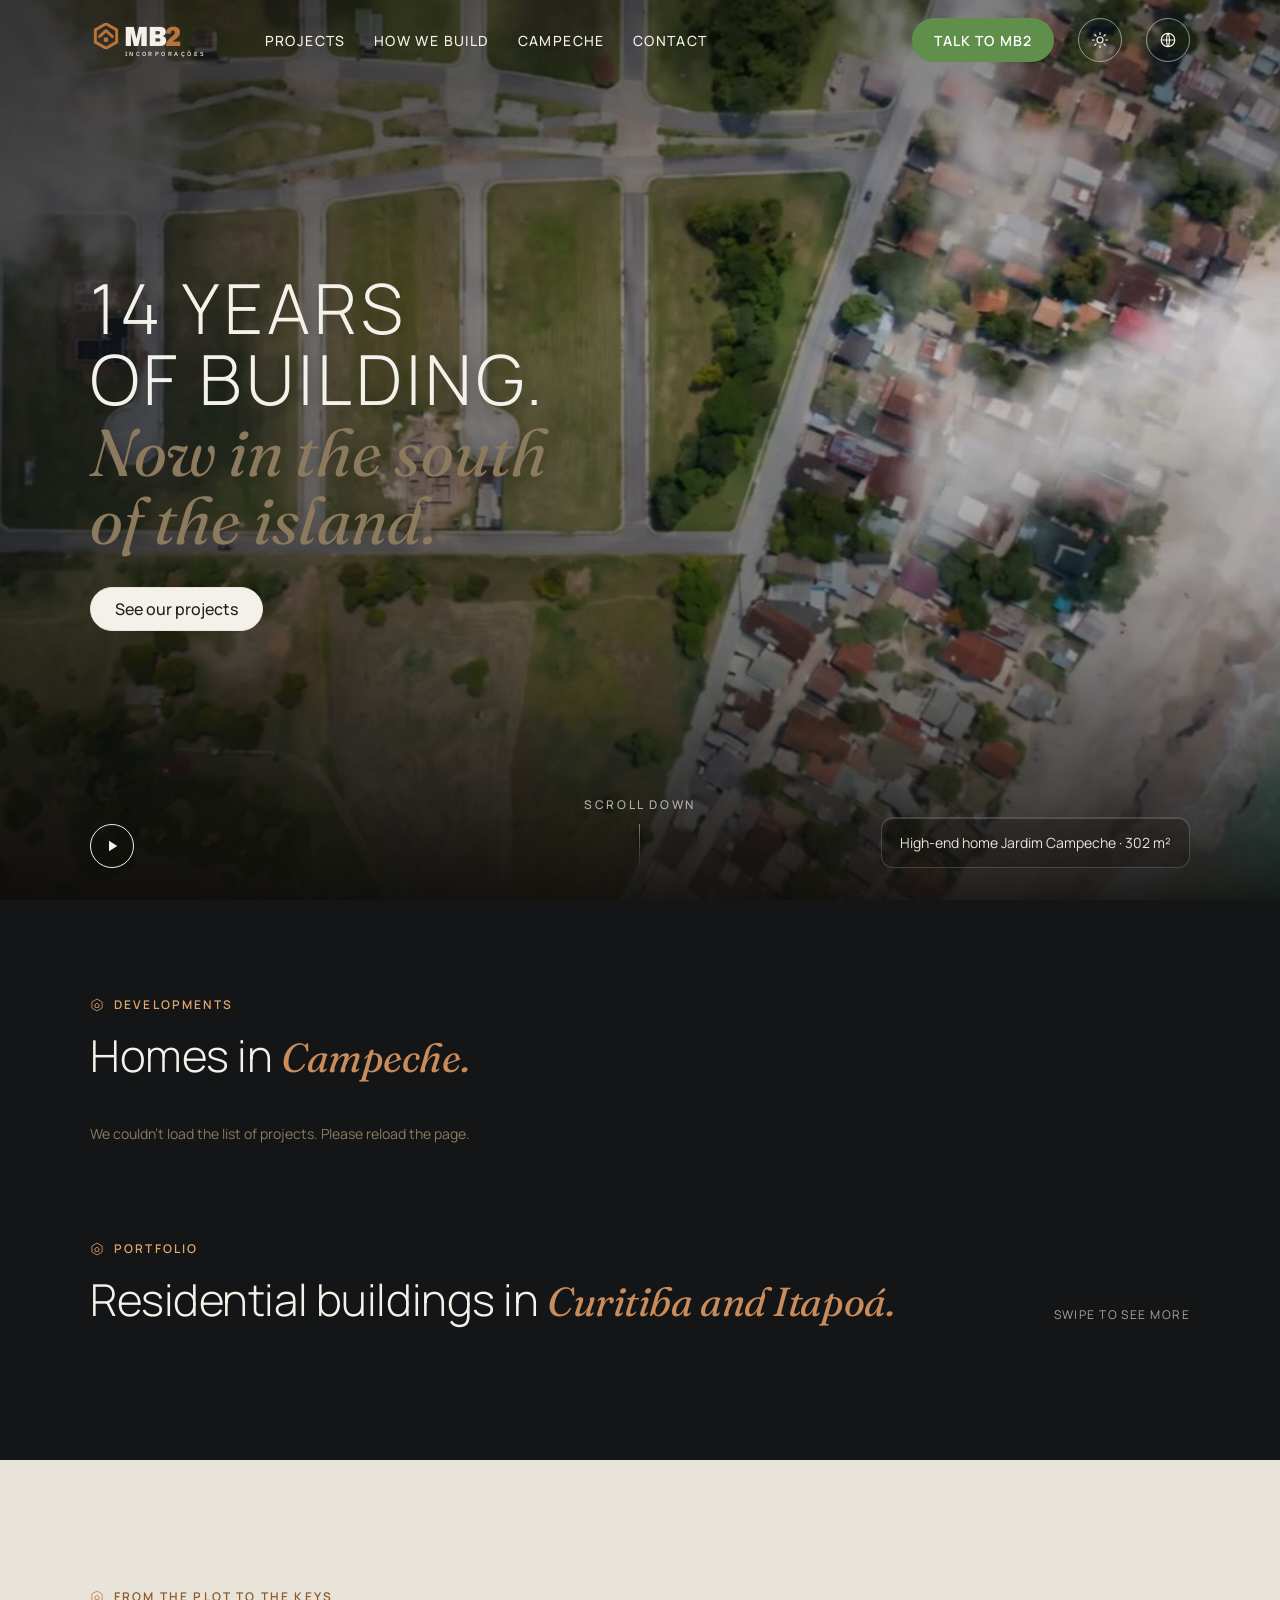
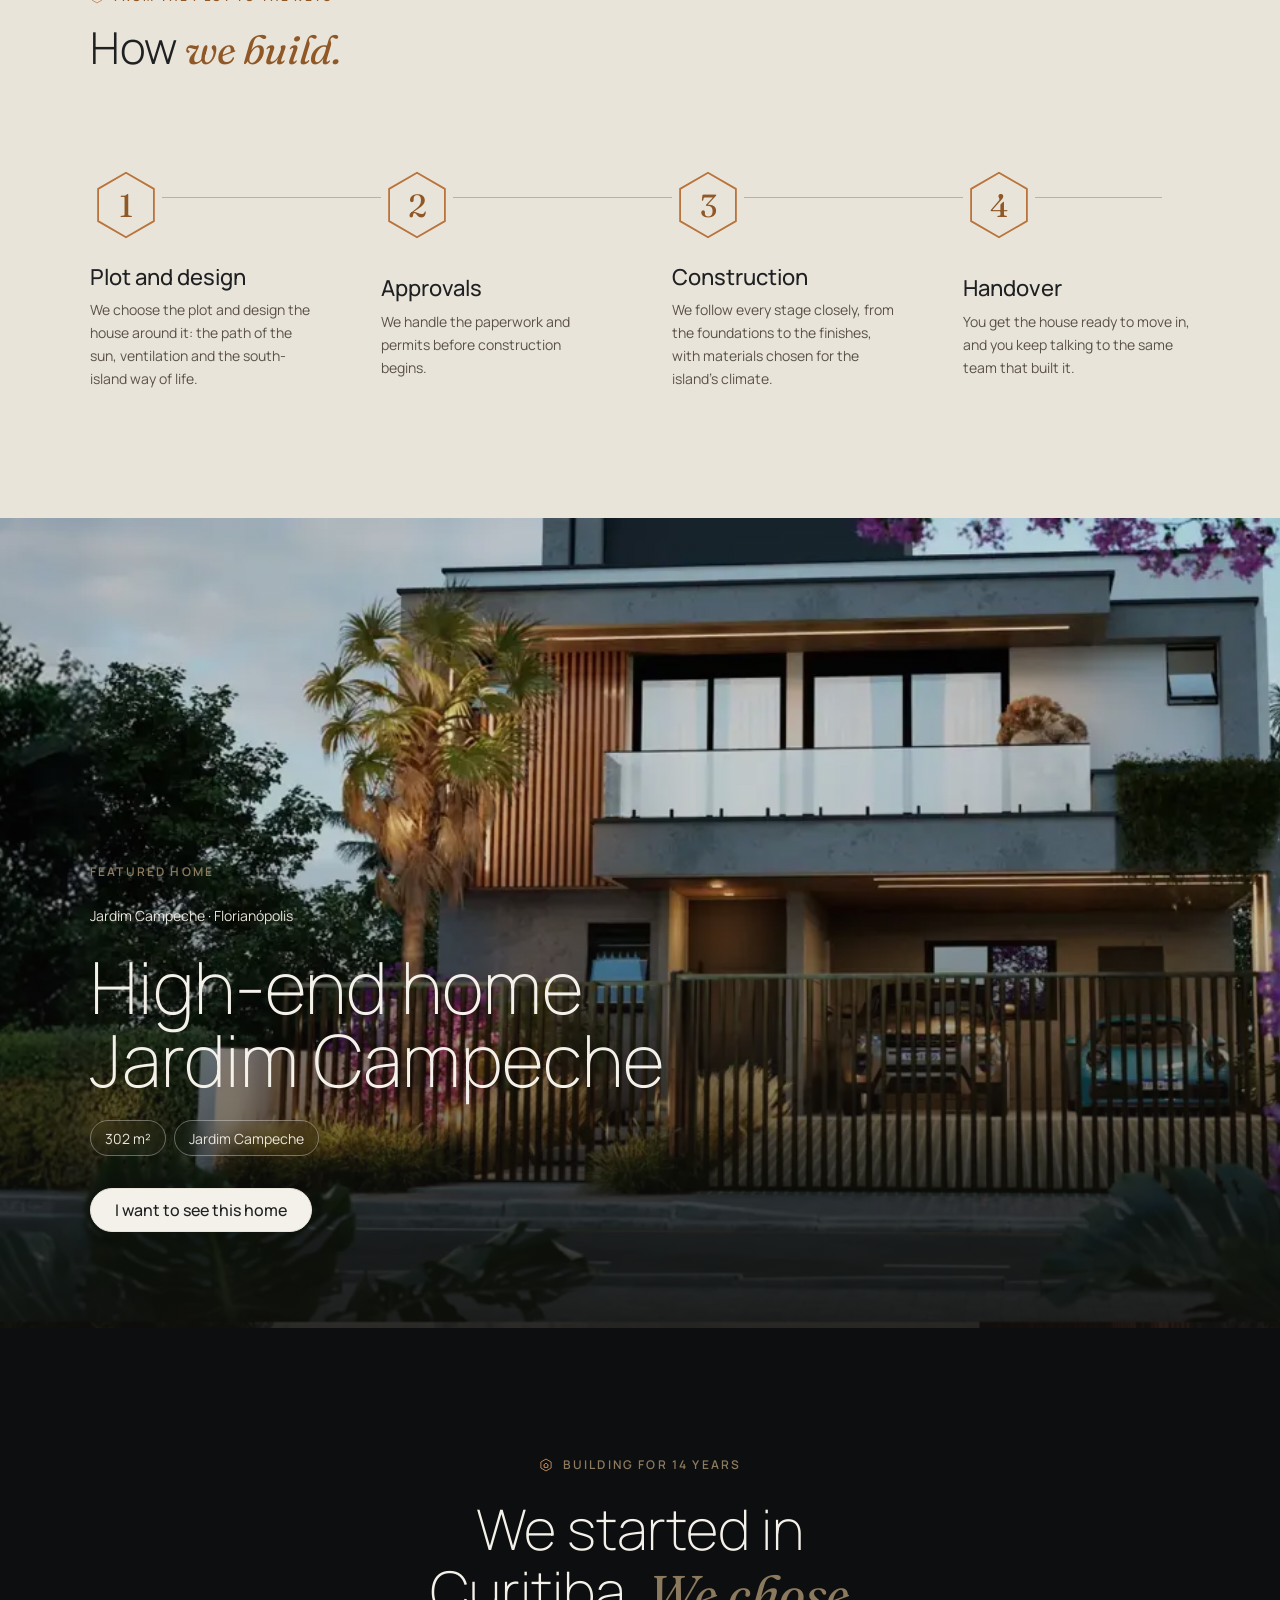
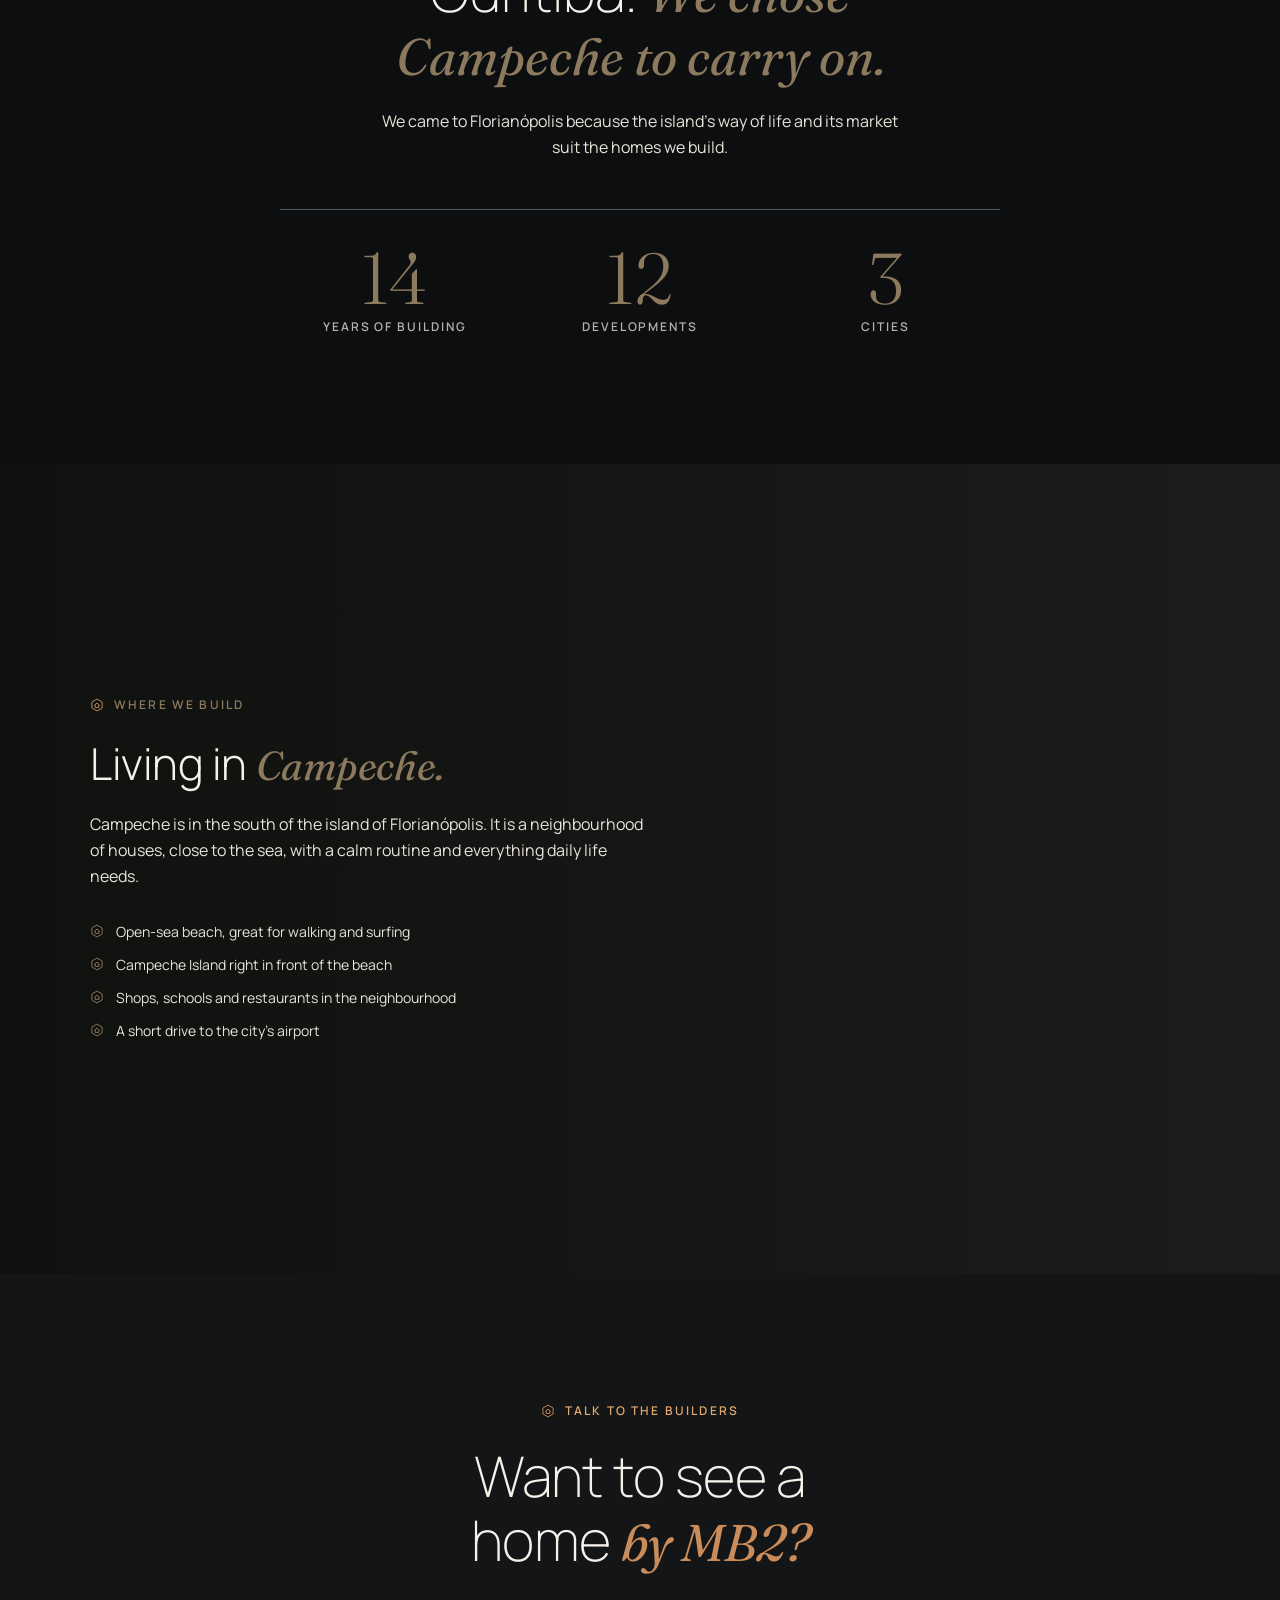
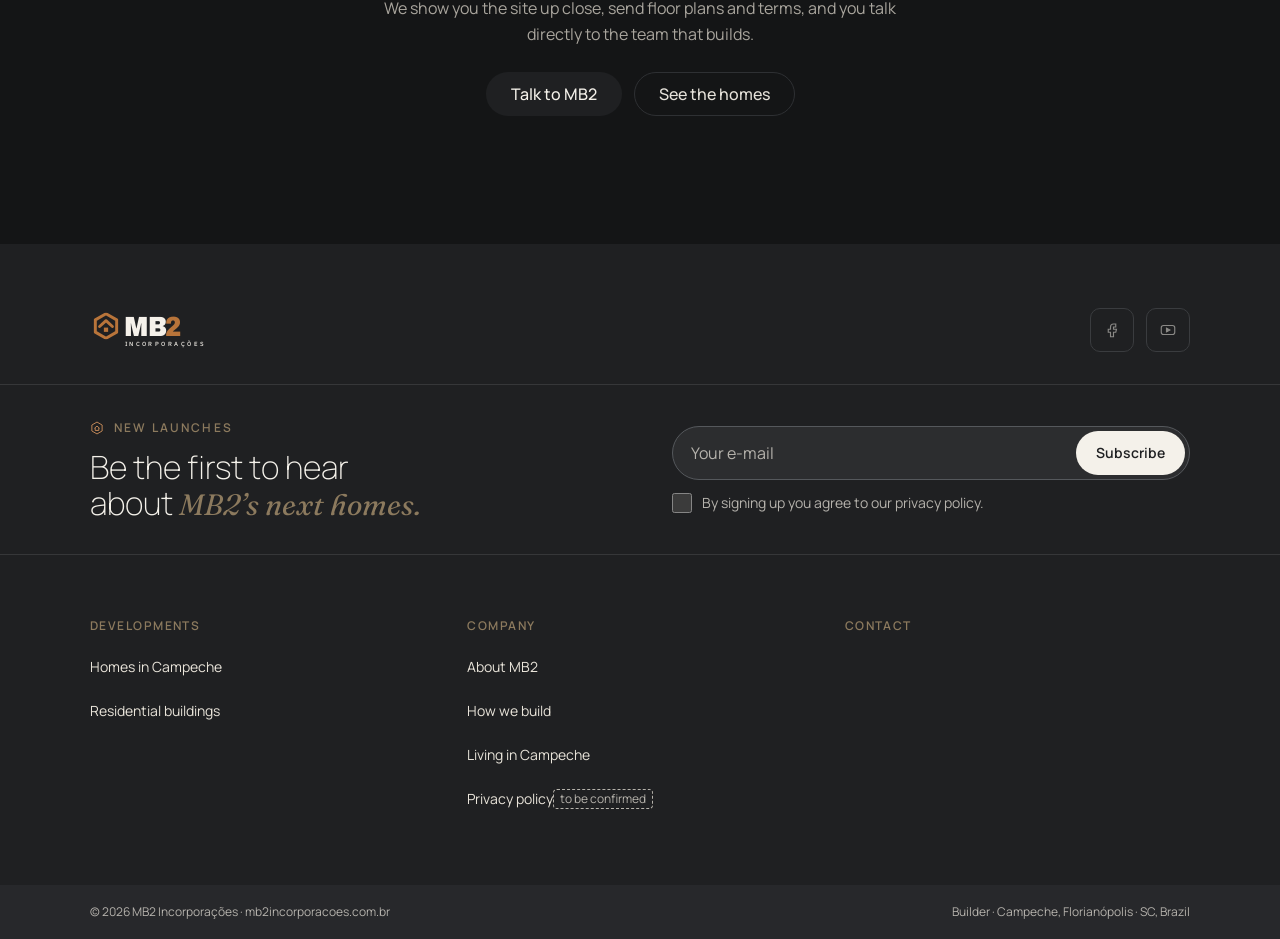
==== commit 83ae6ff5: "SEO local: corrige tipo das casas (House), restringe areaServed ao confirmado e tira logo improvisad" ====
--- a/index.html
+++ b/index.html
@@ -6,12 +6,117 @@
 <title data-i18n="meta.titulo">MB2 Incorporações</title>
 <meta name="description" data-i18n-attr="content:meta.desc" content="MB2 Incorporações: 14 anos construindo. Casas de alto padrão no Campeche, Sul da Ilha, Florianópolis.">
 <meta name="claude:viewport-fit-sides" content="cover">
+<meta name="theme-color" content="#1f2022">
+<link rel="canonical" href="https://notdev13.github.io/">
+<meta property="og:type" content="website">
+<meta property="og:site_name" content="MB2 Incorporações">
+<meta property="og:title" content="MB2 Incorporações">
+<meta property="og:description" content="MB2 Incorporações: 14 anos construindo. Casas de alto padrão no Campeche, Sul da Ilha, Florianópolis.">
+<meta property="og:url" content="https://notdev13.github.io/">
+<meta property="og:locale" content="pt_BR">
+<meta property="og:locale:alternate" content="en_US">
+<meta property="og:locale:alternate" content="es_ES">
+<meta property="og:locale:alternate" content="fr_FR">
+<meta property="og:image" content="https://notdev13.github.io/video/cartao-mb2.jpg">
+<meta property="og:image:type" content="image/jpeg">
+<meta property="og:image:width" content="1400">
+<meta property="og:image:height" content="788">
+<meta property="og:image:alt" content="Logotipo da MB2 Incorporações">
+<meta name="twitter:card" content="summary_large_image">
+<meta name="twitter:title" content="MB2 Incorporações">
+<meta name="twitter:description" content="MB2 Incorporações: 14 anos construindo. Casas de alto padrão no Campeche, Sul da Ilha, Florianópolis.">
+<meta name="twitter:image" content="https://notdev13.github.io/video/cartao-mb2.jpg">
+<!-- Dados estruturados (SEO local). Bloco estático, de propósito: rastreadores nem sempre rodam JS.
+     Mantenha coerente com dados/obras.json. Telefone, e-mail, endereço e CNPJ estão vazios lá e por isso
+     ficam de fora: quando a MB2 confirmar, acrescente telephone, email, address e taxID na empresa abaixo.
+     O domínio mb2incorporacoes.com.br só vira url/canonical quando estiver publicado. -->
+<script type="application/ld+json">
+  {
+    "@context": "https://schema.org",
+    "@graph": [
+      {
+        "@type": "HomeAndConstructionBusiness",
+        "@id": "https://notdev13.github.io/#empresa",
+        "name": "MB2 Incorporações",
+        "url": "https://notdev13.github.io/",
+        "image": "https://notdev13.github.io/video/cartao-mb2.jpg",
+        "sameAs": [
+          "https://www.instagram.com/mb2_incorporacoes/"
+        ],
+        "areaServed": [
+          {
+            "@type": "Place",
+            "name": "Campeche"
+          },
+          {
+            "@type": "City",
+            "name": "Florianópolis"
+          }
+        ]
+      },
+      {
+        "@type": "ItemList",
+        "name": "Casas de alto padrão no Jardim Campeche",
+        "itemListElement": [
+          {
+            "@type": "ListItem",
+            "position": 1,
+            "item": {
+              "@type": "House",
+              "name": "Casa alto padrão Jardim Campeche, 288 m²",
+              "floorSize": {
+                "@type": "QuantitativeValue",
+                "value": 288,
+                "unitCode": "MTK"
+              },
+              "address": {
+                "@type": "PostalAddress",
+                "addressLocality": "Florianópolis",
+                "addressRegion": "SC",
+                "addressCountry": "BR"
+              },
+              "containedInPlace": {
+                "@type": "Place",
+                "name": "Jardim Campeche"
+              },
+              "image": "https://notdev13.github.io/imagens/obras/11-casa-jardim-campeche-288m2-1400.webp"
+            }
+          },
+          {
+            "@type": "ListItem",
+            "position": 2,
+            "item": {
+              "@type": "House",
+              "name": "Casa alto padrão Jardim Campeche, 302 m²",
+              "floorSize": {
+                "@type": "QuantitativeValue",
+                "value": 302,
+                "unitCode": "MTK"
+              },
+              "address": {
+                "@type": "PostalAddress",
+                "addressLocality": "Florianópolis",
+                "addressRegion": "SC",
+                "addressCountry": "BR"
+              },
+              "containedInPlace": {
+                "@type": "Place",
+                "name": "Jardim Campeche"
+              },
+              "image": "https://notdev13.github.io/imagens/obras/12-casa-jardim-campeche-302m2-1400.webp"
+            }
+          }
+        ]
+      }
+    ]
+  }
+</script>
 <link rel="preconnect" href="https://fonts.googleapis.com">
 <link rel="preconnect" href="https://fonts.gstatic.com" crossorigin>
 <link rel="stylesheet" href="https://fonts.googleapis.com/css2?family=Manrope:wght@200;300;400;500;600&family=Fraunces:ital,opsz,wght@0,9..144,400;0,9..144,500;1,9..144,400&family=Archivo:wdth,wght@87.5,900&family=IBM+Plex+Sans:wght@500&display=swap">
 <!-- ?v= muda a cada publicação: o GitHub Pages deixa o navegador guardar CSS e JS por 10 min,
      e sem isso a página nova pode abrir com o estilo antigo -->
-<link rel="stylesheet" href="css/estilo.css?v=2026-10-29">
+<link rel="stylesheet" href="css/estilo.css?v=2026-10-27b">
 <script>
   // Aplica a escolha guardada antes de desenhar a página; sem escolha, segue o aparelho
   // Sem escolha guardada, o site abre no tema escuro (o botão do menu continua trocando)
@@ -138,15 +243,6 @@
     </div>
   </section>
 
-  <!-- Comparador antes/depois: só aparece se a obra em destaque tiver o campo "antes_depois" em dados/obras.json -->
-  <section class="secao wrap evolucao" id="evolucao" aria-label="Evolução da obra" data-i18n-attr="aria-label:ad.aria" hidden>
-    <header class="cabecalho">
-      <span class="chapeu"><svg class="hx" aria-hidden="true"><use href="#hx"/></svg><span data-i18n="ad.chapeu">Evolução da obra</span></span>
-      <h2 class="titulo" data-i18n="ad.titulo">Arraste para <em>comparar.</em></h2>
-    </header>
-    <div id="antes-depois"></div>
-  </section>
-
   <section class="secao historia" id="sobre" aria-label="Sobre a MB2" data-i18n-attr="aria-label:hist.aria">
     <div class="wrap historia-texto">
       <span class="chapeu"><svg class="hx" aria-hidden="true"><use href="#hx"/></svg><span data-i18n="hist.chapeu">Construtora há 14 anos</span></span>
@@ -267,7 +363,7 @@
 </footer>
 
 <!-- Tradução: sem defer e antes do site.js (ver js/i18n.js) -->
-<script src="js/i18n.js?v=2026-10-29"></script>
-<script src="js/site.js?v=2026-10-29"></script>
+<script src="js/i18n.js?v=2026-10-27b"></script>
+<script src="js/site.js?v=2026-10-27b"></script>
 </body>
 </html>
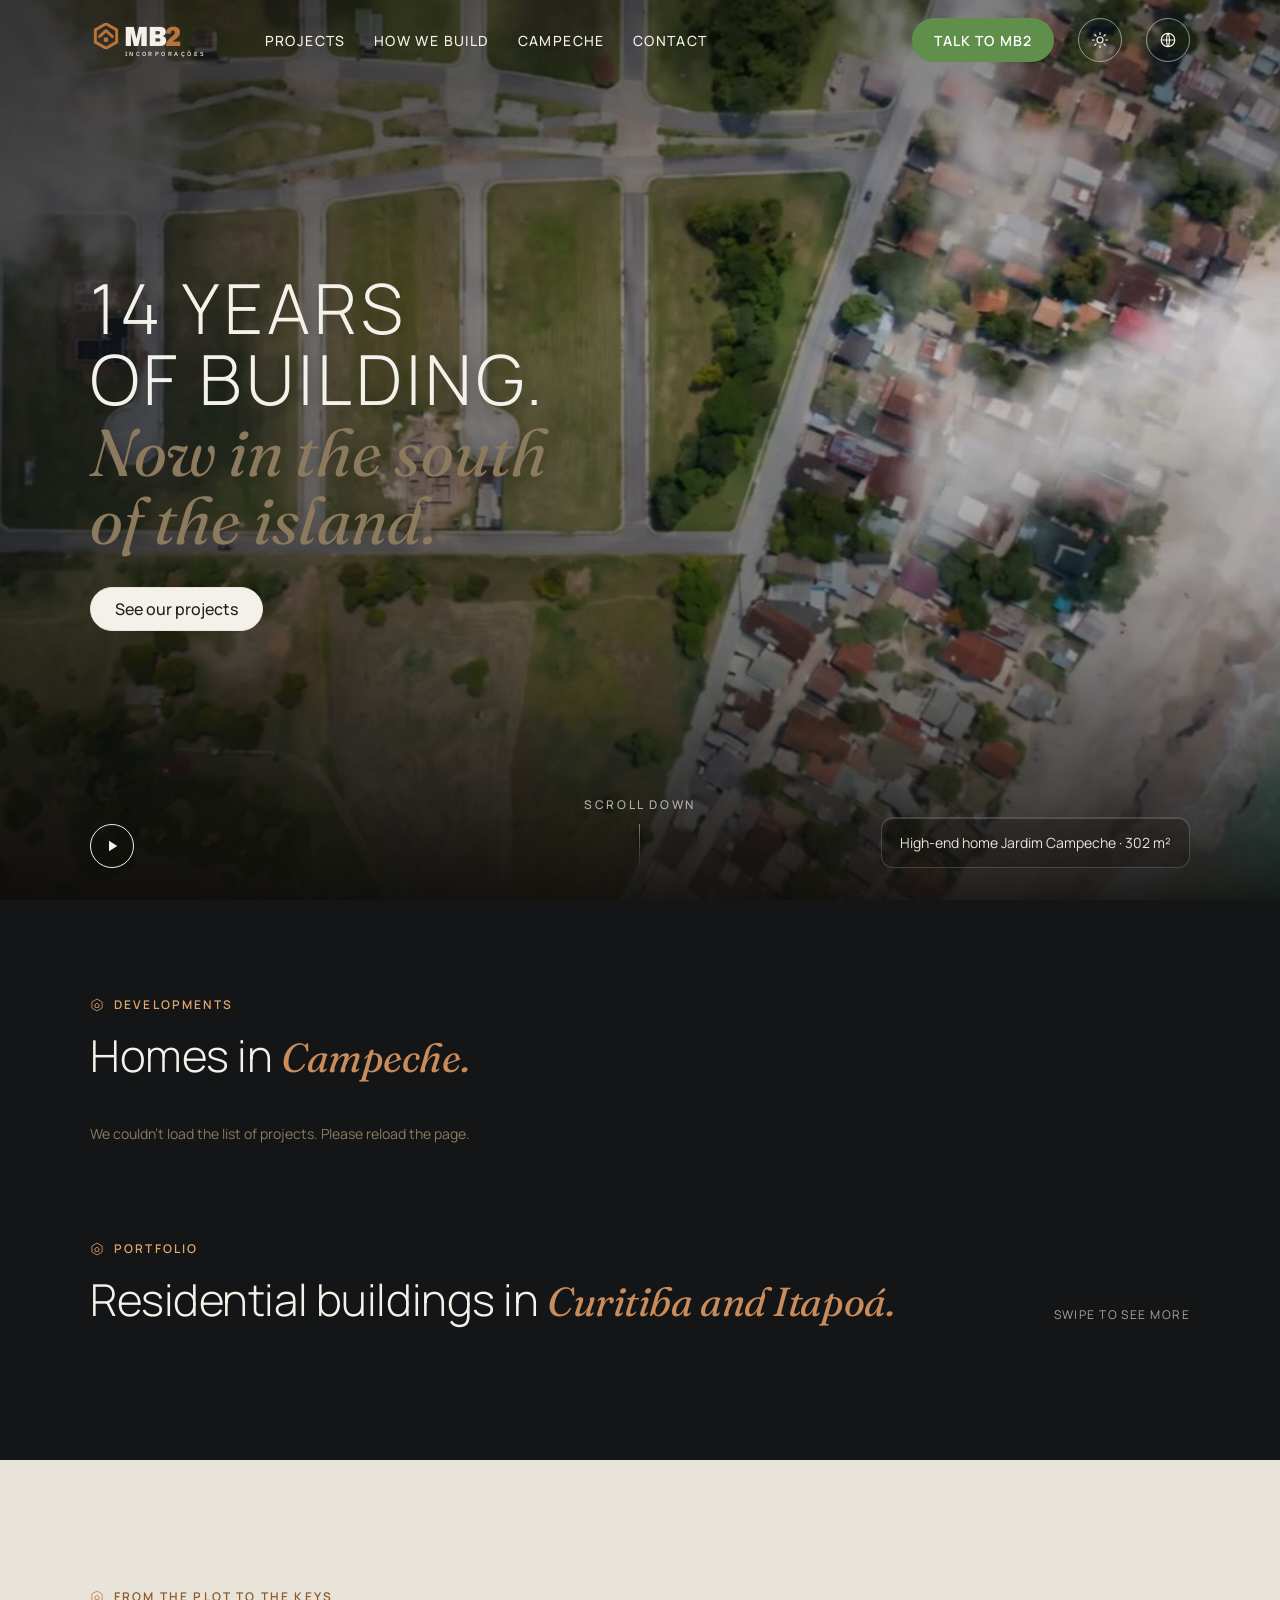
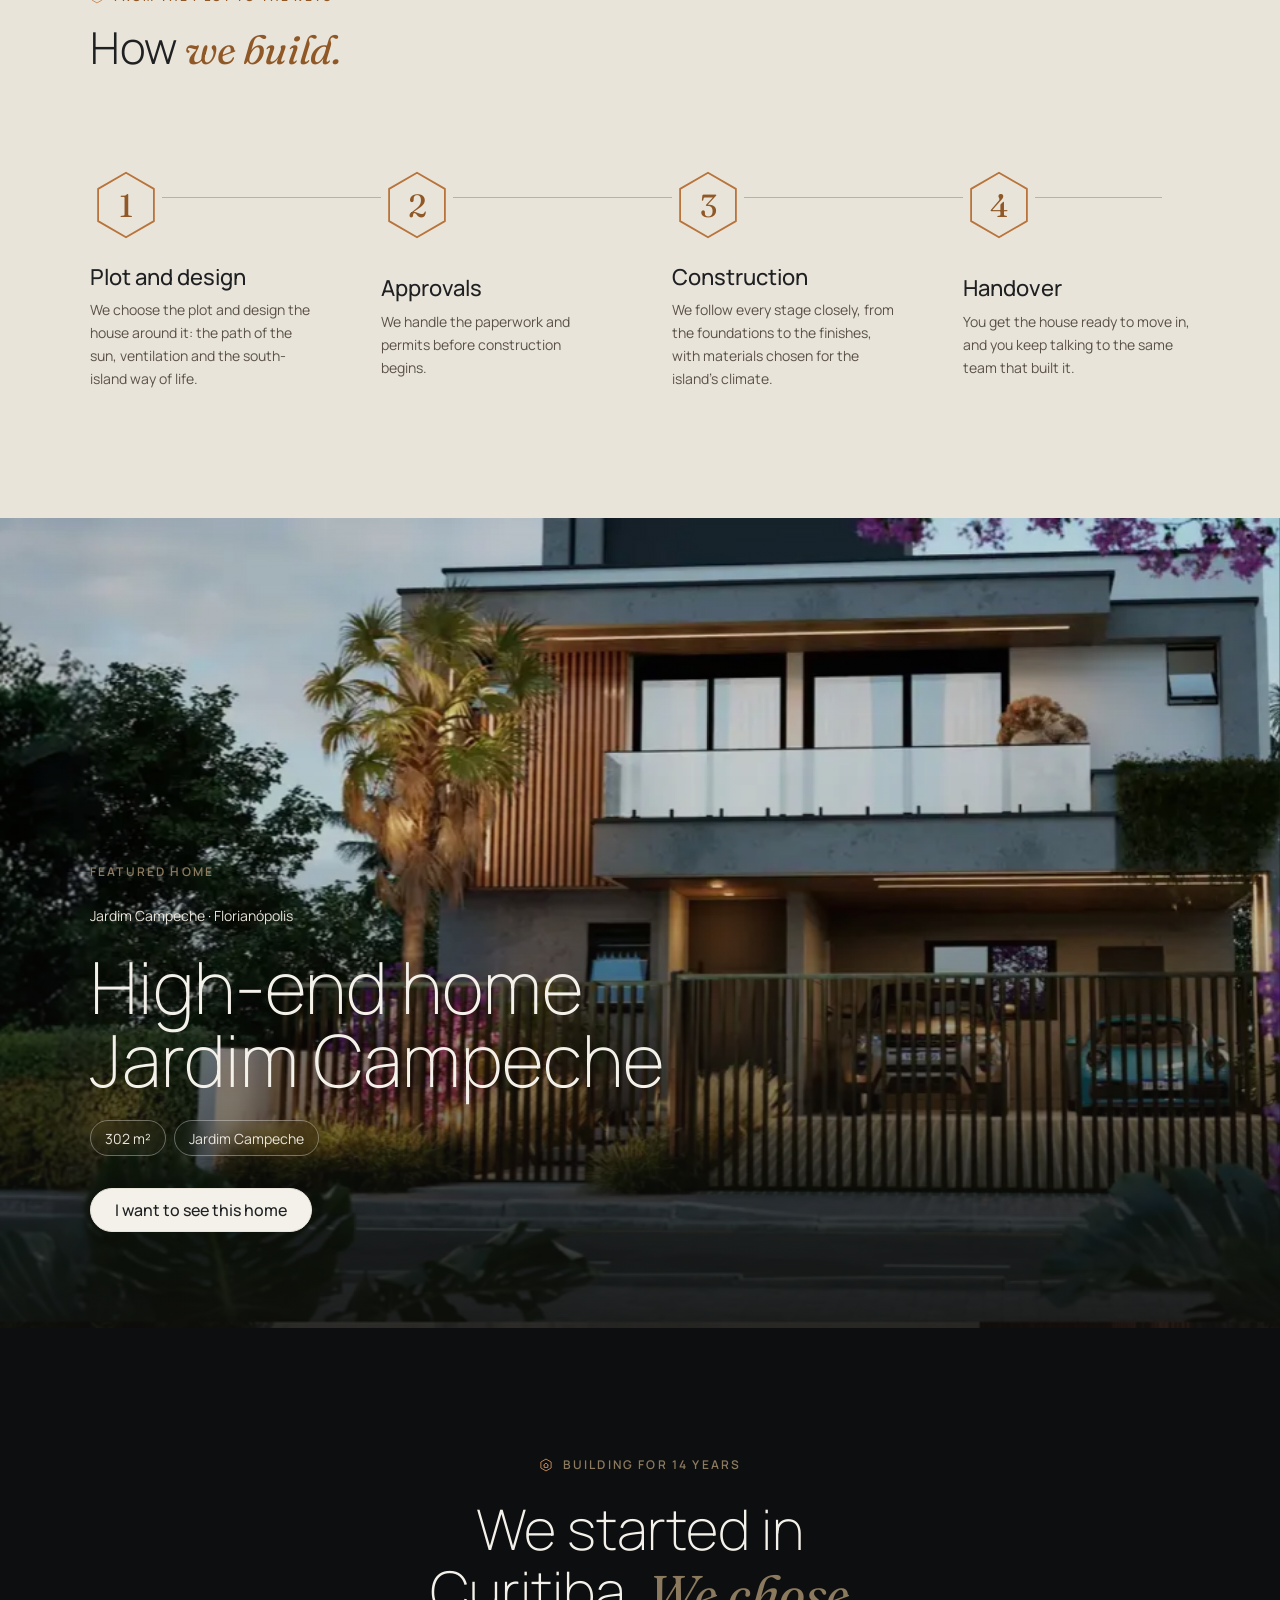
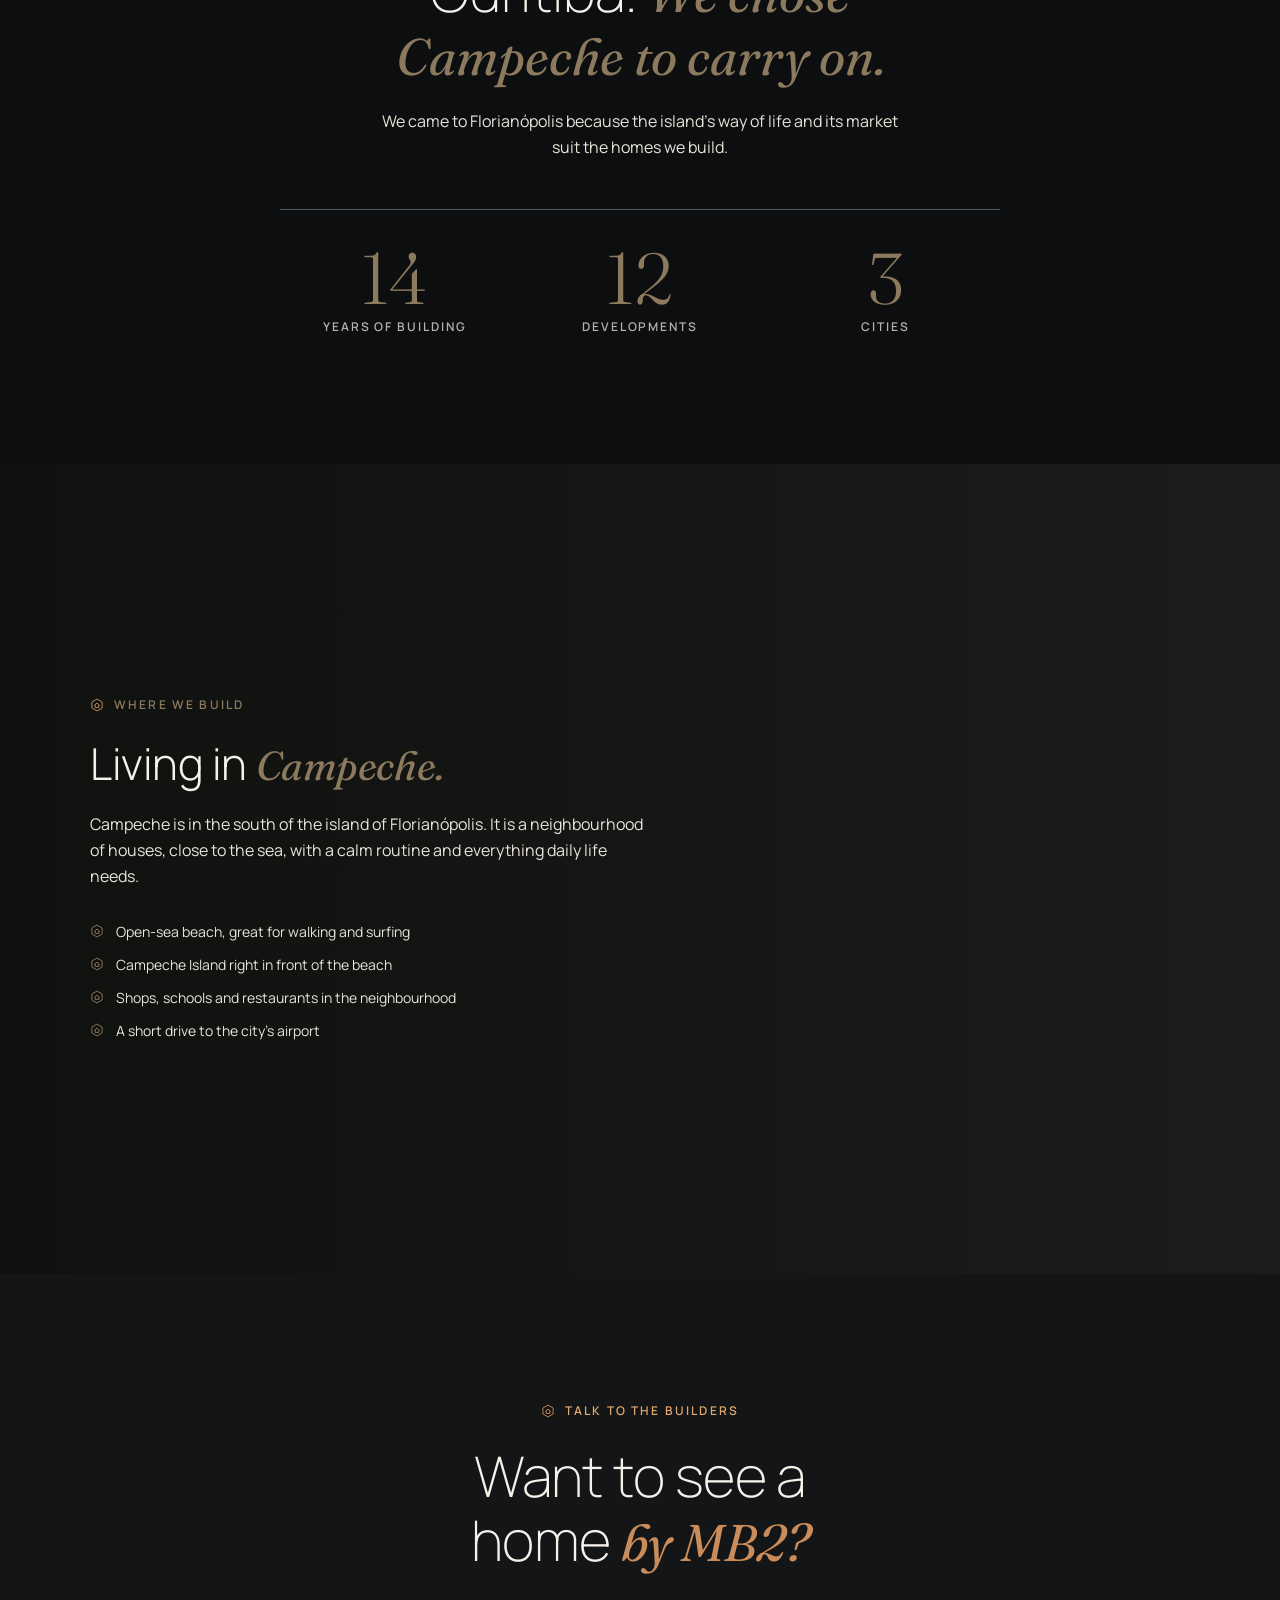
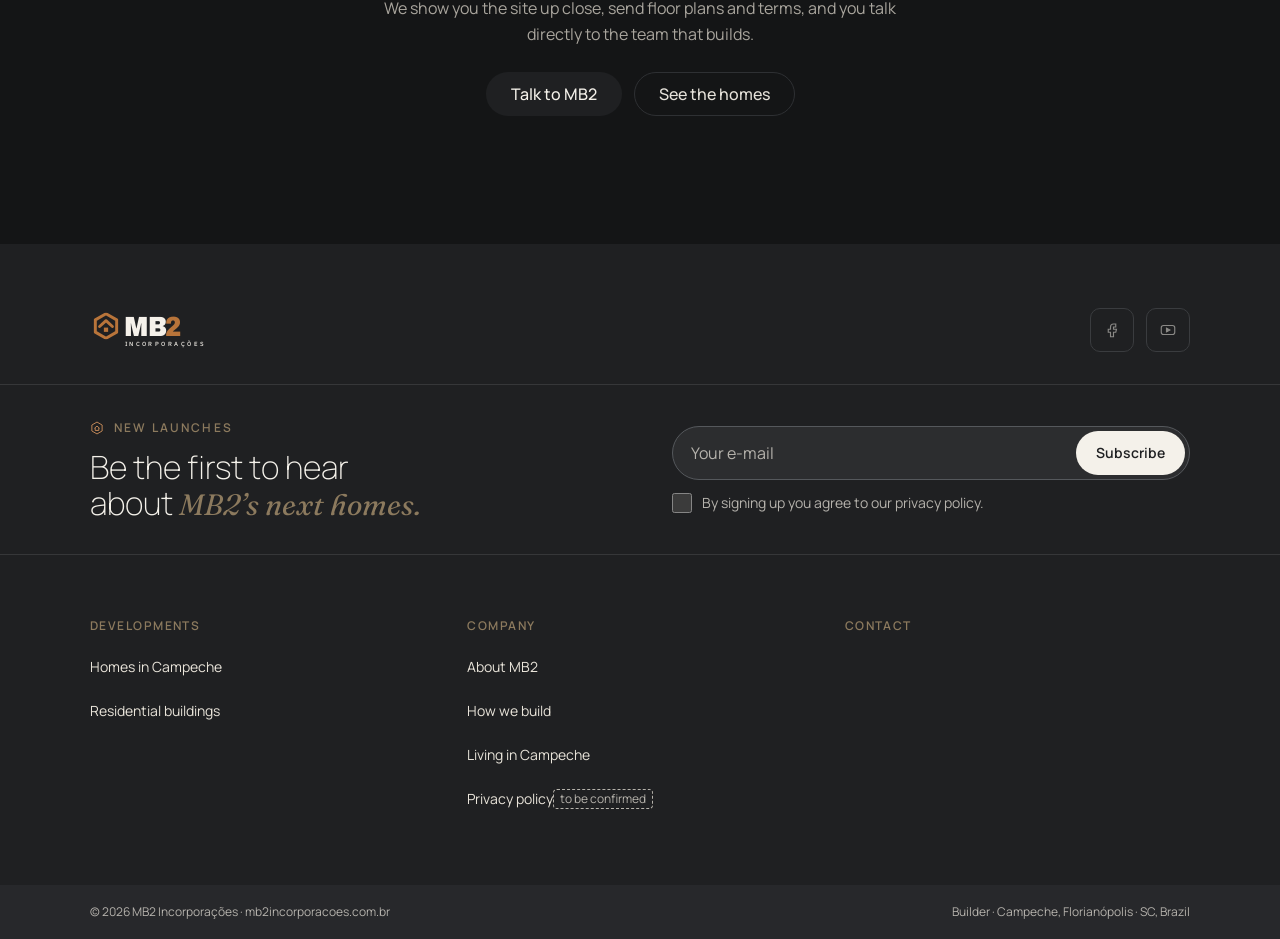
==== commit c1d3cf81: "Experimento: transições cinematográficas ao rolar (revelação, parallax, título do topo) Co-Authored-" ====
--- a/index.html
+++ b/index.html
@@ -6,117 +6,12 @@
 <title data-i18n="meta.titulo">MB2 Incorporações</title>
 <meta name="description" data-i18n-attr="content:meta.desc" content="MB2 Incorporações: 14 anos construindo. Casas de alto padrão no Campeche, Sul da Ilha, Florianópolis.">
 <meta name="claude:viewport-fit-sides" content="cover">
-<meta name="theme-color" content="#1f2022">
-<link rel="canonical" href="https://notdev13.github.io/">
-<meta property="og:type" content="website">
-<meta property="og:site_name" content="MB2 Incorporações">
-<meta property="og:title" content="MB2 Incorporações">
-<meta property="og:description" content="MB2 Incorporações: 14 anos construindo. Casas de alto padrão no Campeche, Sul da Ilha, Florianópolis.">
-<meta property="og:url" content="https://notdev13.github.io/">
-<meta property="og:locale" content="pt_BR">
-<meta property="og:locale:alternate" content="en_US">
-<meta property="og:locale:alternate" content="es_ES">
-<meta property="og:locale:alternate" content="fr_FR">
-<meta property="og:image" content="https://notdev13.github.io/video/cartao-mb2.jpg">
-<meta property="og:image:type" content="image/jpeg">
-<meta property="og:image:width" content="1400">
-<meta property="og:image:height" content="788">
-<meta property="og:image:alt" content="Logotipo da MB2 Incorporações">
-<meta name="twitter:card" content="summary_large_image">
-<meta name="twitter:title" content="MB2 Incorporações">
-<meta name="twitter:description" content="MB2 Incorporações: 14 anos construindo. Casas de alto padrão no Campeche, Sul da Ilha, Florianópolis.">
-<meta name="twitter:image" content="https://notdev13.github.io/video/cartao-mb2.jpg">
-<!-- Dados estruturados (SEO local). Bloco estático, de propósito: rastreadores nem sempre rodam JS.
-     Mantenha coerente com dados/obras.json. Telefone, e-mail, endereço e CNPJ estão vazios lá e por isso
-     ficam de fora: quando a MB2 confirmar, acrescente telephone, email, address e taxID na empresa abaixo.
-     O domínio mb2incorporacoes.com.br só vira url/canonical quando estiver publicado. -->
-<script type="application/ld+json">
-  {
-    "@context": "https://schema.org",
-    "@graph": [
-      {
-        "@type": "HomeAndConstructionBusiness",
-        "@id": "https://notdev13.github.io/#empresa",
-        "name": "MB2 Incorporações",
-        "url": "https://notdev13.github.io/",
-        "image": "https://notdev13.github.io/video/cartao-mb2.jpg",
-        "sameAs": [
-          "https://www.instagram.com/mb2_incorporacoes/"
-        ],
-        "areaServed": [
-          {
-            "@type": "Place",
-            "name": "Campeche"
-          },
-          {
-            "@type": "City",
-            "name": "Florianópolis"
-          }
-        ]
-      },
-      {
-        "@type": "ItemList",
-        "name": "Casas de alto padrão no Jardim Campeche",
-        "itemListElement": [
-          {
-            "@type": "ListItem",
-            "position": 1,
-            "item": {
-              "@type": "House",
-              "name": "Casa alto padrão Jardim Campeche, 288 m²",
-              "floorSize": {
-                "@type": "QuantitativeValue",
-                "value": 288,
-                "unitCode": "MTK"
-              },
-              "address": {
-                "@type": "PostalAddress",
-                "addressLocality": "Florianópolis",
-                "addressRegion": "SC",
-                "addressCountry": "BR"
-              },
-              "containedInPlace": {
-                "@type": "Place",
-                "name": "Jardim Campeche"
-              },
-              "image": "https://notdev13.github.io/imagens/obras/11-casa-jardim-campeche-288m2-1400.webp"
-            }
-          },
-          {
-            "@type": "ListItem",
-            "position": 2,
-            "item": {
-              "@type": "House",
-              "name": "Casa alto padrão Jardim Campeche, 302 m²",
-              "floorSize": {
-                "@type": "QuantitativeValue",
-                "value": 302,
-                "unitCode": "MTK"
-              },
-              "address": {
-                "@type": "PostalAddress",
-                "addressLocality": "Florianópolis",
-                "addressRegion": "SC",
-                "addressCountry": "BR"
-              },
-              "containedInPlace": {
-                "@type": "Place",
-                "name": "Jardim Campeche"
-              },
-              "image": "https://notdev13.github.io/imagens/obras/12-casa-jardim-campeche-302m2-1400.webp"
-            }
-          }
-        ]
-      }
-    ]
-  }
-</script>
 <link rel="preconnect" href="https://fonts.googleapis.com">
 <link rel="preconnect" href="https://fonts.gstatic.com" crossorigin>
 <link rel="stylesheet" href="https://fonts.googleapis.com/css2?family=Manrope:wght@200;300;400;500;600&family=Fraunces:ital,opsz,wght@0,9..144,400;0,9..144,500;1,9..144,400&family=Archivo:wdth,wght@87.5,900&family=IBM+Plex+Sans:wght@500&display=swap">
 <!-- ?v= muda a cada publicação: o GitHub Pages deixa o navegador guardar CSS e JS por 10 min,
      e sem isso a página nova pode abrir com o estilo antigo -->
-<link rel="stylesheet" href="css/estilo.css?v=2026-10-27b">
+<link rel="stylesheet" href="css/estilo.css?v=2026-10-29">
 <script>
   // Aplica a escolha guardada antes de desenhar a página; sem escolha, segue o aparelho
   // Sem escolha guardada, o site abre no tema escuro (o botão do menu continua trocando)
@@ -363,7 +258,8 @@
 </footer>
 
 <!-- Tradução: sem defer e antes do site.js (ver js/i18n.js) -->
-<script src="js/i18n.js?v=2026-10-27b"></script>
-<script src="js/site.js?v=2026-10-27b"></script>
+<script src="js/i18n.js?v=2026-10-29"></script>
+<script src="js/site.js?v=2026-10-29"></script>
+<script src="js/cinema.js?v=2026-10-29" defer></script>
 </body>
 </html>
--- a/css/estilo.css
+++ b/css/estilo.css
@@ -807,49 +807,57 @@
 /* No celular, o botão fixo não pode cobrir o rodapé */
 @media (max-width: 820px) { .rodape-base .wrap { padding-bottom: 88px; } }
 
-/* ---------- Comparador antes/depois ---------- */
-.ad { margin: 0; }
-.ad-palco {
-  --p: 50%;
-  position: relative; overflow: hidden; border-radius: var(--raio);
-  aspect-ratio: 4 / 5; background: var(--fundo-suave);
-  touch-action: pan-y; user-select: none; -webkit-user-select: none; cursor: ew-resize;
-}
-.ad-img { position: absolute; inset: 0; width: 100%; height: 100%; object-fit: cover; pointer-events: none; }
-.ad-topo { position: absolute; inset: 0; clip-path: inset(0 calc(100% - var(--p)) 0 0); }
-.ad-cinza { filter: grayscale(1) contrast(0.95) brightness(0.9); }
-.ad-alca {
-  position: absolute; top: 0; bottom: 0; left: var(--p); width: var(--toque); margin-left: calc(var(--toque) / -2);
-  display: grid; place-items: center; cursor: ew-resize; outline: none;
-}
-.ad-alca::before { content: ""; position: absolute; top: 0; bottom: 0; left: 50%; width: 2px; margin-left: -1px; background: var(--branco); box-shadow: 0 0 0 1px rgba(0, 0, 0, 0.25); }
-.ad-botao {
-  position: relative; width: var(--toque); height: var(--toque); border-radius: var(--raio-pilula);
-  display: grid; place-items: center; background: var(--branco); color: var(--grafite);
-  box-shadow: 0 2px 10px rgba(0, 0, 0, 0.35);
-}
-.ad-botao svg { width: 22px; height: 22px; }
-.ad-alca:focus-visible .ad-botao { outline: 3px solid var(--acento); outline-offset: 3px; }
-.ad-chip {
-  position: absolute; top: var(--e-16); padding: 6px 12px; border-radius: var(--raio-pilula);
-  font-size: var(--t-12); font-weight: 600; letter-spacing: 0.08em; text-transform: uppercase;
-  background: rgba(20, 21, 22, 0.78); color: var(--areia); pointer-events: none;
-}
-.ad-chip-antes { left: var(--e-16); }
-.ad-chip-depois { right: var(--e-16); }
-.ad-entra .ad-topo { transition: clip-path 0.9s var(--suave); }
-.ad-entra .ad-alca { transition: left 0.9s var(--suave); }
-.ad-legenda { margin-top: var(--e-16); font-size: var(--t-14); color: var(--texto-suave); }
-.ad-exemplo {
-  display: inline-block; margin-right: 6px; padding: 2px 8px; border-radius: var(--raio-pilula);
-  font-size: var(--t-12); letter-spacing: 0.06em; text-transform: uppercase; font-weight: 700;
-  color: var(--acento-escuro); border: 1px solid var(--acento);
-}
-@media (min-width: 821px) {
-  .ad-palco { aspect-ratio: 16 / 9; }
+/* ---------- Transições ao rolar (js/cinema.js) ----------
+   Tudo atrás de .js-anim: sem JS, ou com "reduzir movimento", nada é escondido nem se move. */
+.js-anim .cinema {
+  opacity: 0;
+  transform: translate3d(0, 18px, 0);
+  transition: opacity 0.9s var(--suave), transform 1.1s var(--suave);
+}
+.js-anim .cinema.cinema-in { opacity: 1; transform: none; }
+.js-anim .etapa:nth-child(2) { transition-delay: 0.08s; }
+.js-anim .etapa:nth-child(3) { transition-delay: 0.16s; }
+.js-anim .etapa:nth-child(4) { transition-delay: 0.24s; }
+
+/* Fotos grandes: o quadro fica fixo e a imagem se desloca/amplia devagar (cobre as bordas com escala) */
+.js-anim .destaque-foto, .js-anim .campeche-foto { position: absolute; inset: 0; overflow: hidden; }
+.js-anim .destaque-foto img, .js-anim .campeche-foto img {
+  --desloca: 2%;
+  transform: translate3d(0, calc(var(--p, 0) * var(--desloca) * -1), 0) scale(calc(1.07 + var(--p, 0) * 0.02));
+  will-change: transform;
+}
+.js-anim .hero-conteudo {
+  transform: translate3d(0, calc(var(--h, 0) * -28px), 0);
+  opacity: calc(1 - var(--h, 0) * 0.85);
+}
+@media (min-width: 821px) {
+  .js-anim .cinema { transform: translate3d(0, 28px, 0); }
+  .js-anim .destaque-foto img, .js-anim .campeche-foto img { --desloca: 3.5%; transform: translate3d(0, calc(var(--p, 0) * var(--desloca) * -1), 0) scale(calc(1.1 + var(--p, 0) * 0.03)); }
+  .js-anim .hero-conteudo { transform: translate3d(0, calc(var(--h, 0) * -48px), 0) scale(calc(1 - var(--h, 0) * 0.05)); transform-origin: left center; }
+}
+
+/* Melhoria progressiva: onde há scroll-driven animations, o navegador anima fora da thread principal */
+@supports (animation-timeline: view()) {
+  @keyframes cinema-foto { from { transform: translate3d(0, 2%, 0) scale(1.06); } to { transform: translate3d(0, -2%, 0) scale(1.1); } }
+  @keyframes cinema-hero { to { transform: translate3d(0, -28px, 0); opacity: 0.15; } }
+  .js-anim .destaque-foto img, .js-anim .campeche-foto img {
+    transform: none; will-change: auto;
+    animation: cinema-foto linear both; animation-timeline: view(); animation-range: cover 0% cover 100%;
+  }
+  .js-anim .hero-conteudo {
+    transform: none; opacity: 1;
+    animation: cinema-hero linear both; animation-timeline: scroll(root); animation-range: 0 60vh;
+  }
+  @media (min-width: 821px) {
+    @keyframes cinema-foto-d { from { transform: translate3d(0, 3.5%, 0) scale(1.08); } to { transform: translate3d(0, -3.5%, 0) scale(1.14); } }
+    @keyframes cinema-hero-d { to { transform: translate3d(0, -48px, 0) scale(0.95); opacity: 0.15; } }
+    .js-anim .destaque-foto img, .js-anim .campeche-foto img { transform: none; animation-name: cinema-foto-d; }
+    .js-anim .hero-conteudo { transform: none; animation-name: cinema-hero-d; }
+  }
 }
 
 @media (prefers-reduced-motion: reduce) {
   html { scroll-behavior: auto; }
   *, *::before, *::after { transition: none !important; animation: none !important; }
-}
+  .js-anim .cinema { opacity: 1; transform: none; }
+}
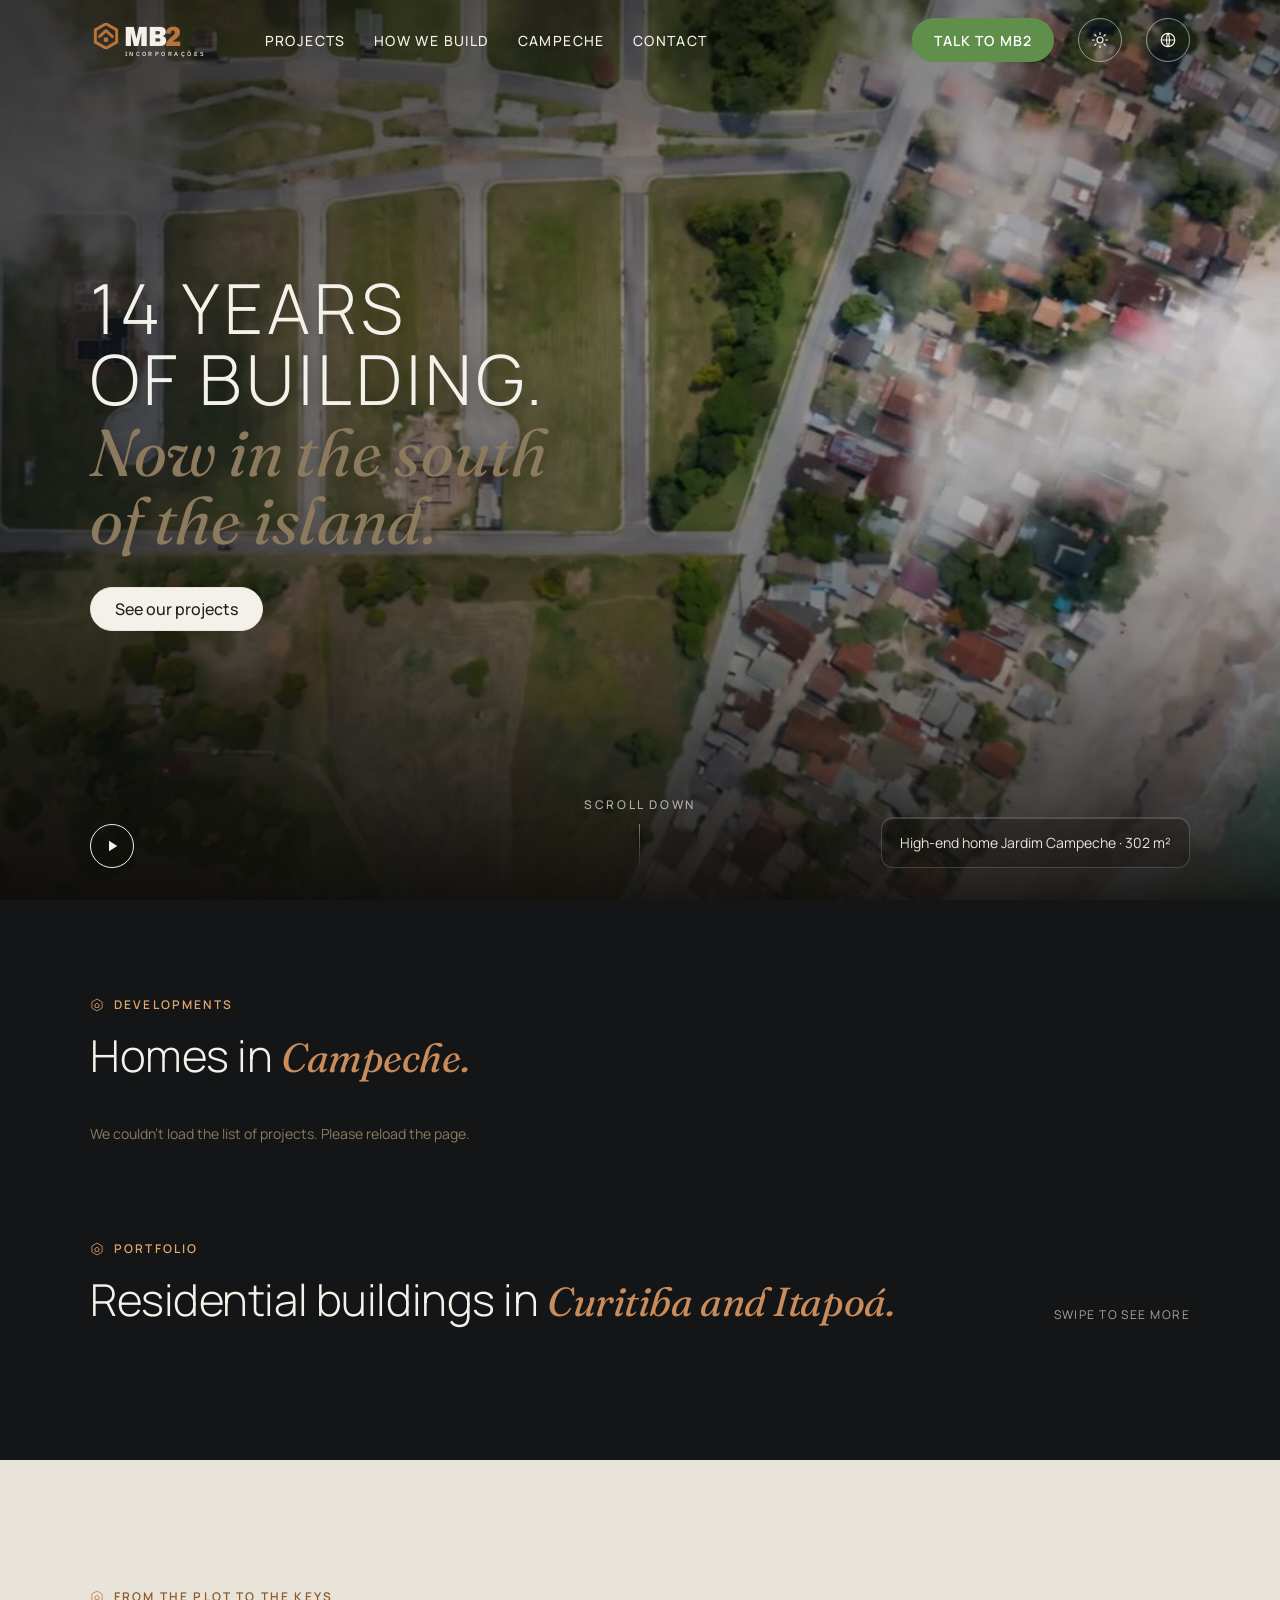
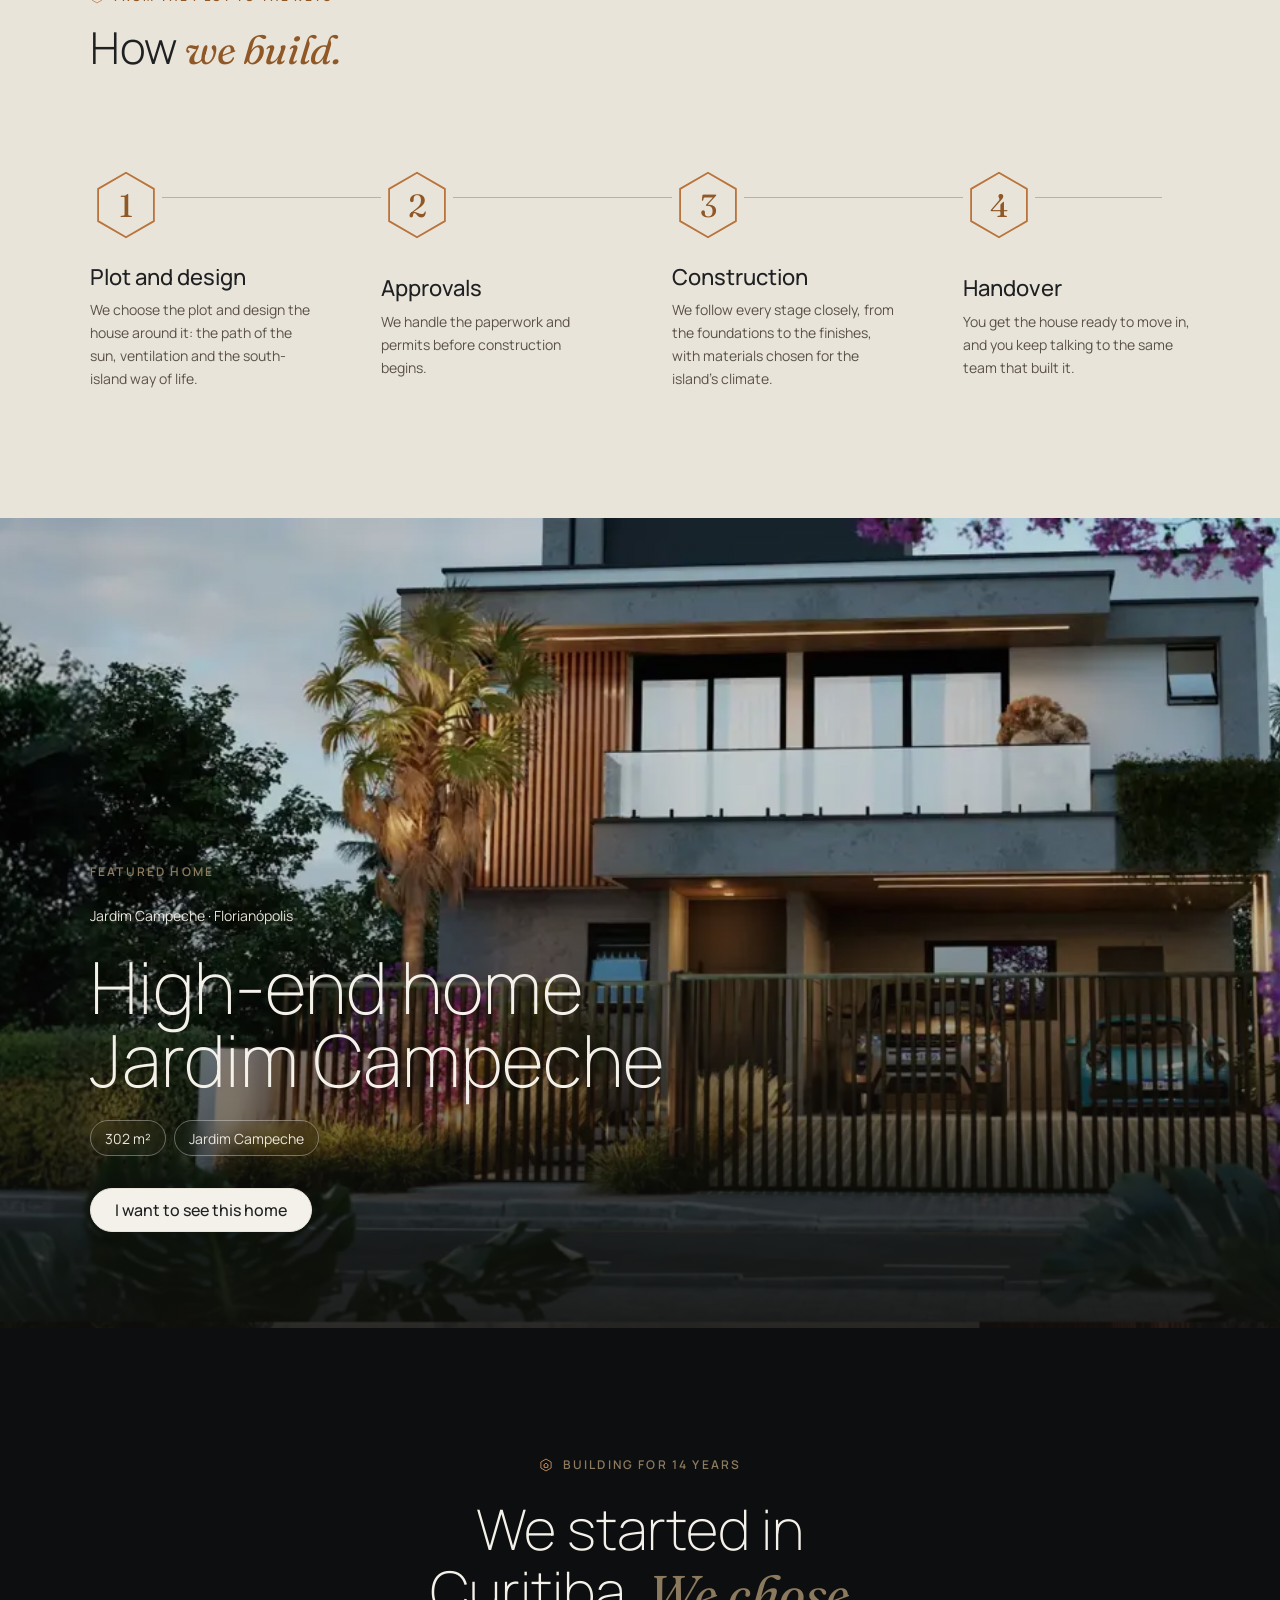
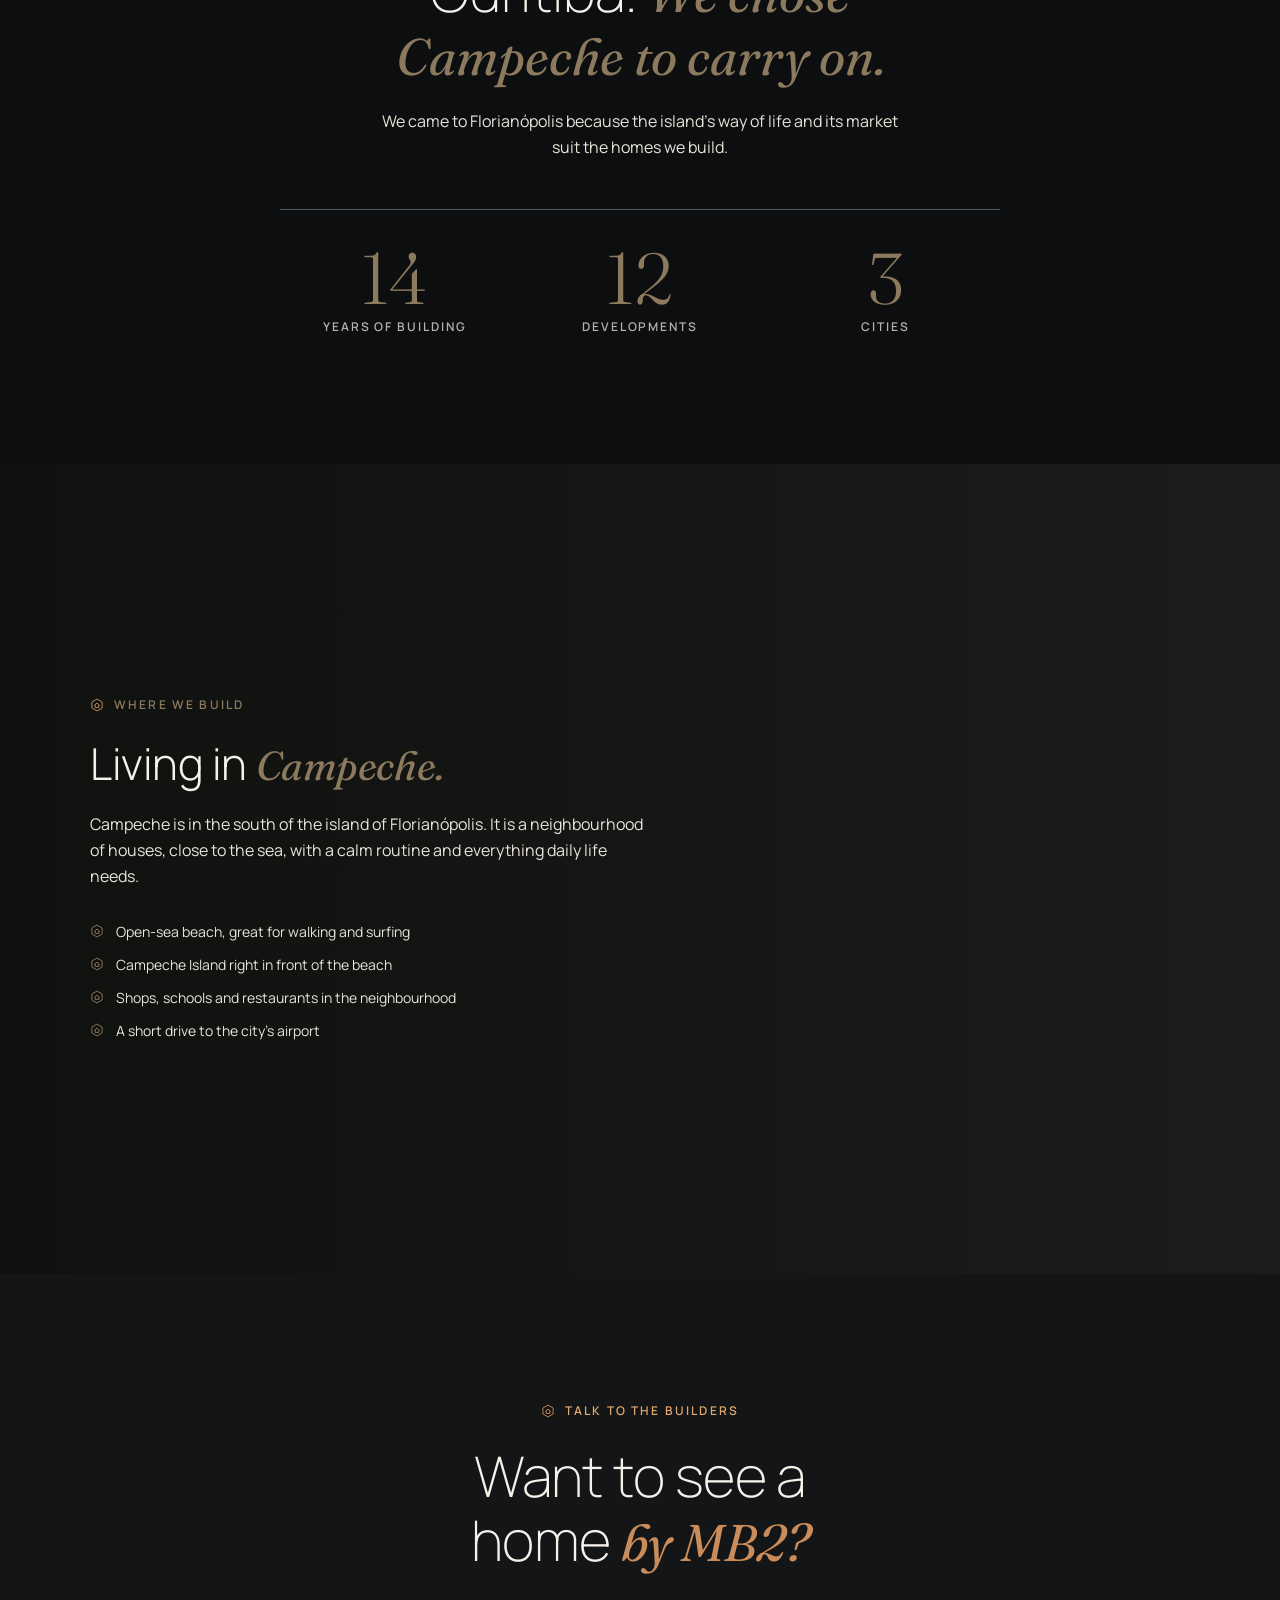
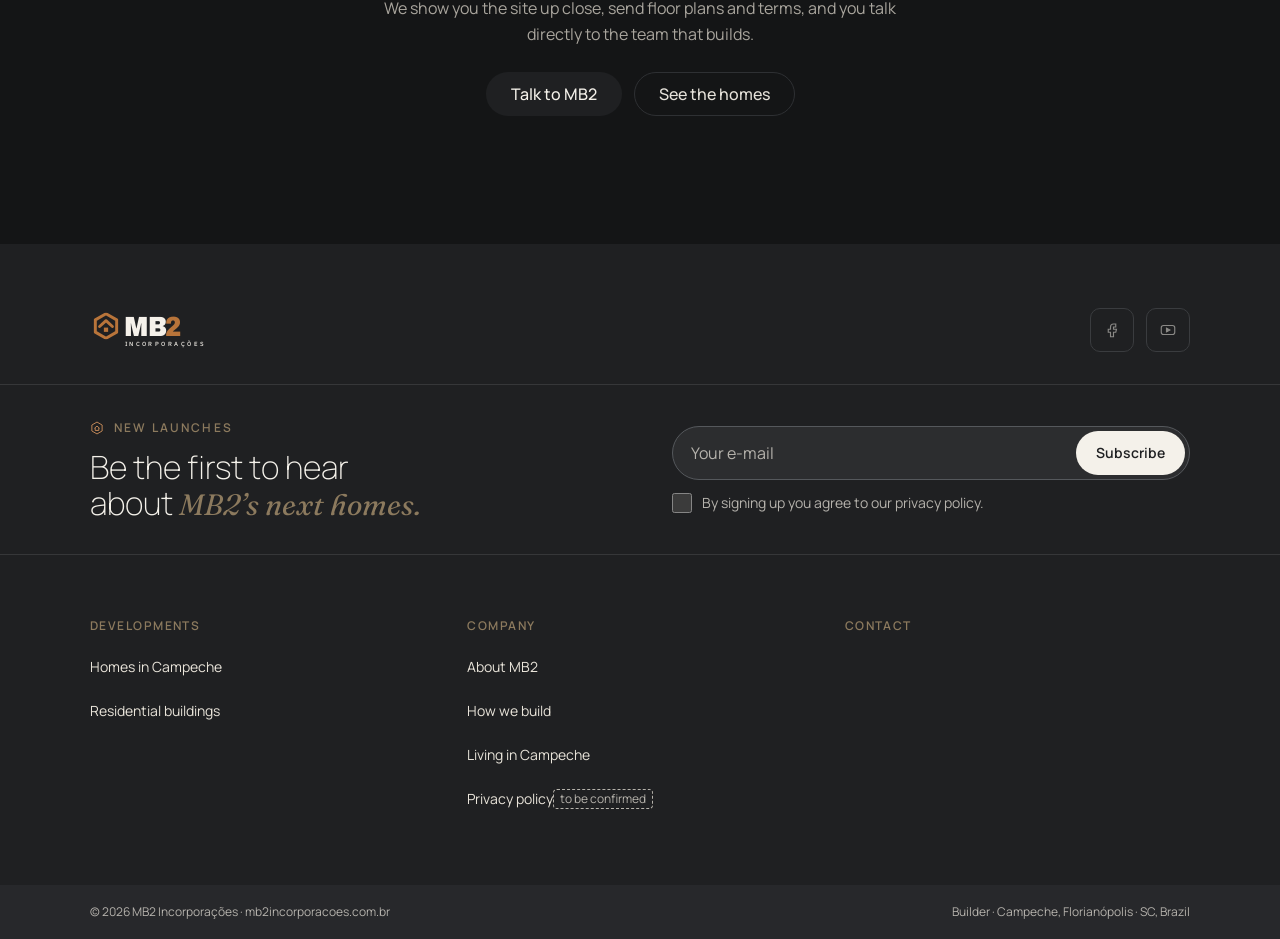
==== commit bb77c9d7: "Merge pull request #16 from notdev13/claude/exp-seo-local Experimento: SEO local (dados estruturados" ====
--- a/index.html
+++ b/index.html
@@ -6,12 +6,117 @@
 <title data-i18n="meta.titulo">MB2 Incorporações</title>
 <meta name="description" data-i18n-attr="content:meta.desc" content="MB2 Incorporações: 14 anos construindo. Casas de alto padrão no Campeche, Sul da Ilha, Florianópolis.">
 <meta name="claude:viewport-fit-sides" content="cover">
+<meta name="theme-color" content="#1f2022">
+<link rel="canonical" href="https://notdev13.github.io/">
+<meta property="og:type" content="website">
+<meta property="og:site_name" content="MB2 Incorporações">
+<meta property="og:title" content="MB2 Incorporações">
+<meta property="og:description" content="MB2 Incorporações: 14 anos construindo. Casas de alto padrão no Campeche, Sul da Ilha, Florianópolis.">
+<meta property="og:url" content="https://notdev13.github.io/">
+<meta property="og:locale" content="pt_BR">
+<meta property="og:locale:alternate" content="en_US">
+<meta property="og:locale:alternate" content="es_ES">
+<meta property="og:locale:alternate" content="fr_FR">
+<meta property="og:image" content="https://notdev13.github.io/video/cartao-mb2.jpg">
+<meta property="og:image:type" content="image/jpeg">
+<meta property="og:image:width" content="1400">
+<meta property="og:image:height" content="788">
+<meta property="og:image:alt" content="Logotipo da MB2 Incorporações">
+<meta name="twitter:card" content="summary_large_image">
+<meta name="twitter:title" content="MB2 Incorporações">
+<meta name="twitter:description" content="MB2 Incorporações: 14 anos construindo. Casas de alto padrão no Campeche, Sul da Ilha, Florianópolis.">
+<meta name="twitter:image" content="https://notdev13.github.io/video/cartao-mb2.jpg">
+<!-- Dados estruturados (SEO local). Bloco estático, de propósito: rastreadores nem sempre rodam JS.
+     Mantenha coerente com dados/obras.json. Telefone, e-mail, endereço e CNPJ estão vazios lá e por isso
+     ficam de fora: quando a MB2 confirmar, acrescente telephone, email, address e taxID na empresa abaixo.
+     O domínio mb2incorporacoes.com.br só vira url/canonical quando estiver publicado. -->
+<script type="application/ld+json">
+  {
+    "@context": "https://schema.org",
+    "@graph": [
+      {
+        "@type": "HomeAndConstructionBusiness",
+        "@id": "https://notdev13.github.io/#empresa",
+        "name": "MB2 Incorporações",
+        "url": "https://notdev13.github.io/",
+        "image": "https://notdev13.github.io/video/cartao-mb2.jpg",
+        "sameAs": [
+          "https://www.instagram.com/mb2_incorporacoes/"
+        ],
+        "areaServed": [
+          {
+            "@type": "Place",
+            "name": "Campeche"
+          },
+          {
+            "@type": "City",
+            "name": "Florianópolis"
+          }
+        ]
+      },
+      {
+        "@type": "ItemList",
+        "name": "Casas de alto padrão no Jardim Campeche",
+        "itemListElement": [
+          {
+            "@type": "ListItem",
+            "position": 1,
+            "item": {
+              "@type": "House",
+              "name": "Casa alto padrão Jardim Campeche, 288 m²",
+              "floorSize": {
+                "@type": "QuantitativeValue",
+                "value": 288,
+                "unitCode": "MTK"
+              },
+              "address": {
+                "@type": "PostalAddress",
+                "addressLocality": "Florianópolis",
+                "addressRegion": "SC",
+                "addressCountry": "BR"
+              },
+              "containedInPlace": {
+                "@type": "Place",
+                "name": "Jardim Campeche"
+              },
+              "image": "https://notdev13.github.io/imagens/obras/11-casa-jardim-campeche-288m2-1400.webp"
+            }
+          },
+          {
+            "@type": "ListItem",
+            "position": 2,
+            "item": {
+              "@type": "House",
+              "name": "Casa alto padrão Jardim Campeche, 302 m²",
+              "floorSize": {
+                "@type": "QuantitativeValue",
+                "value": 302,
+                "unitCode": "MTK"
+              },
+              "address": {
+                "@type": "PostalAddress",
+                "addressLocality": "Florianópolis",
+                "addressRegion": "SC",
+                "addressCountry": "BR"
+              },
+              "containedInPlace": {
+                "@type": "Place",
+                "name": "Jardim Campeche"
+              },
+              "image": "https://notdev13.github.io/imagens/obras/12-casa-jardim-campeche-302m2-1400.webp"
+            }
+          }
+        ]
+      }
+    ]
+  }
+</script>
 <link rel="preconnect" href="https://fonts.googleapis.com">
 <link rel="preconnect" href="https://fonts.gstatic.com" crossorigin>
 <link rel="stylesheet" href="https://fonts.googleapis.com/css2?family=Manrope:wght@200;300;400;500;600&family=Fraunces:ital,opsz,wght@0,9..144,400;0,9..144,500;1,9..144,400&family=Archivo:wdth,wght@87.5,900&family=IBM+Plex+Sans:wght@500&display=swap">
 <!-- ?v= muda a cada publicação: o GitHub Pages deixa o navegador guardar CSS e JS por 10 min,
      e sem isso a página nova pode abrir com o estilo antigo -->
-<link rel="stylesheet" href="css/estilo.css?v=2026-10-29">
+<link rel="stylesheet" href="css/estilo.css?v=2026-10-27b">
 <script>
   // Aplica a escolha guardada antes de desenhar a página; sem escolha, segue o aparelho
   // Sem escolha guardada, o site abre no tema escuro (o botão do menu continua trocando)
@@ -258,8 +363,7 @@
 </footer>
 
 <!-- Tradução: sem defer e antes do site.js (ver js/i18n.js) -->
-<script src="js/i18n.js?v=2026-10-29"></script>
-<script src="js/site.js?v=2026-10-29"></script>
-<script src="js/cinema.js?v=2026-10-29" defer></script>
+<script src="js/i18n.js?v=2026-10-27b"></script>
+<script src="js/site.js?v=2026-10-27b"></script>
 </body>
 </html>
--- a/css/estilo.css
+++ b/css/estilo.css
@@ -820,7 +820,9 @@
 .js-anim .etapa:nth-child(4) { transition-delay: 0.24s; }
 
 /* Fotos grandes: o quadro fica fixo e a imagem se desloca/amplia devagar (cobre as bordas com escala) */
-.js-anim .destaque-foto, .js-anim .campeche-foto { position: absolute; inset: 0; overflow: hidden; }
+/* overflow: clip (e não hidden): hidden cria um contêiner de rolagem e a view() do CSS ficaria sem linha do tempo */
+.js-anim .destaque, .js-anim .campeche { overflow: clip; }
+.js-anim .destaque-foto, .js-anim .campeche-foto { position: absolute; inset: 0; overflow: hidden; overflow: clip; }
 .js-anim .destaque-foto img, .js-anim .campeche-foto img {
   --desloca: 2%;
   transform: translate3d(0, calc(var(--p, 0) * var(--desloca) * -1), 0) scale(calc(1.07 + var(--p, 0) * 0.02));
@@ -828,7 +830,7 @@
 }
 .js-anim .hero-conteudo {
   transform: translate3d(0, calc(var(--h, 0) * -28px), 0);
-  opacity: calc(1 - var(--h, 0) * 0.85);
+  opacity: calc(1 - var(--h, 0) * 0.6);
 }
 @media (min-width: 821px) {
   .js-anim .cinema { transform: translate3d(0, 28px, 0); }
@@ -839,7 +841,7 @@
 /* Melhoria progressiva: onde há scroll-driven animations, o navegador anima fora da thread principal */
 @supports (animation-timeline: view()) {
   @keyframes cinema-foto { from { transform: translate3d(0, 2%, 0) scale(1.06); } to { transform: translate3d(0, -2%, 0) scale(1.1); } }
-  @keyframes cinema-hero { to { transform: translate3d(0, -28px, 0); opacity: 0.15; } }
+  @keyframes cinema-hero { to { transform: translate3d(0, -28px, 0); opacity: 0.4; } }
   .js-anim .destaque-foto img, .js-anim .campeche-foto img {
     transform: none; will-change: auto;
     animation: cinema-foto linear both; animation-timeline: view(); animation-range: cover 0% cover 100%;
@@ -850,11 +852,13 @@
   }
   @media (min-width: 821px) {
     @keyframes cinema-foto-d { from { transform: translate3d(0, 3.5%, 0) scale(1.08); } to { transform: translate3d(0, -3.5%, 0) scale(1.14); } }
-    @keyframes cinema-hero-d { to { transform: translate3d(0, -48px, 0) scale(0.95); opacity: 0.15; } }
+    @keyframes cinema-hero-d { to { transform: translate3d(0, -48px, 0) scale(0.95); opacity: 0.4; } }
     .js-anim .destaque-foto img, .js-anim .campeche-foto img { transform: none; animation-name: cinema-foto-d; }
     .js-anim .hero-conteudo { transform: none; animation-name: cinema-hero-d; }
   }
 }
+
+@media print { .js-anim .cinema { opacity: 1; transform: none; transition: none; } }
 
 @media (prefers-reduced-motion: reduce) {
   html { scroll-behavior: auto; }
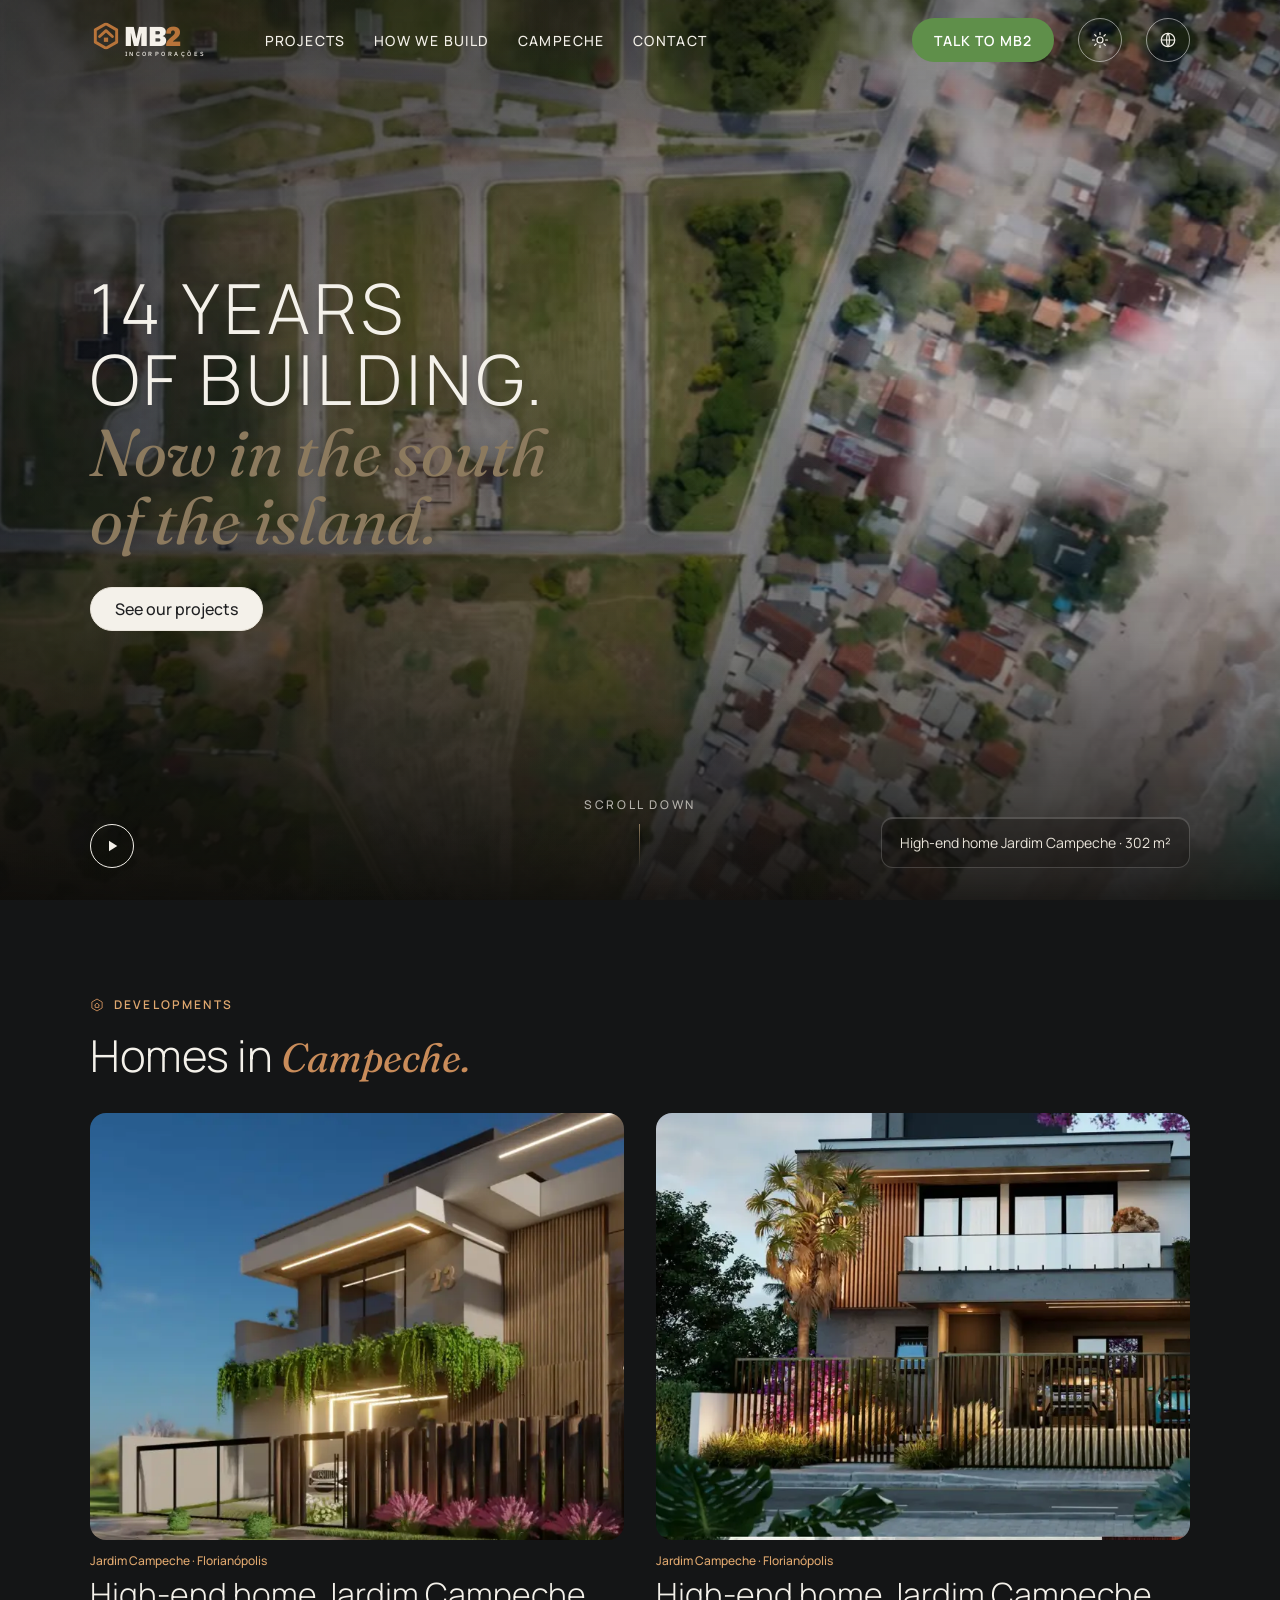
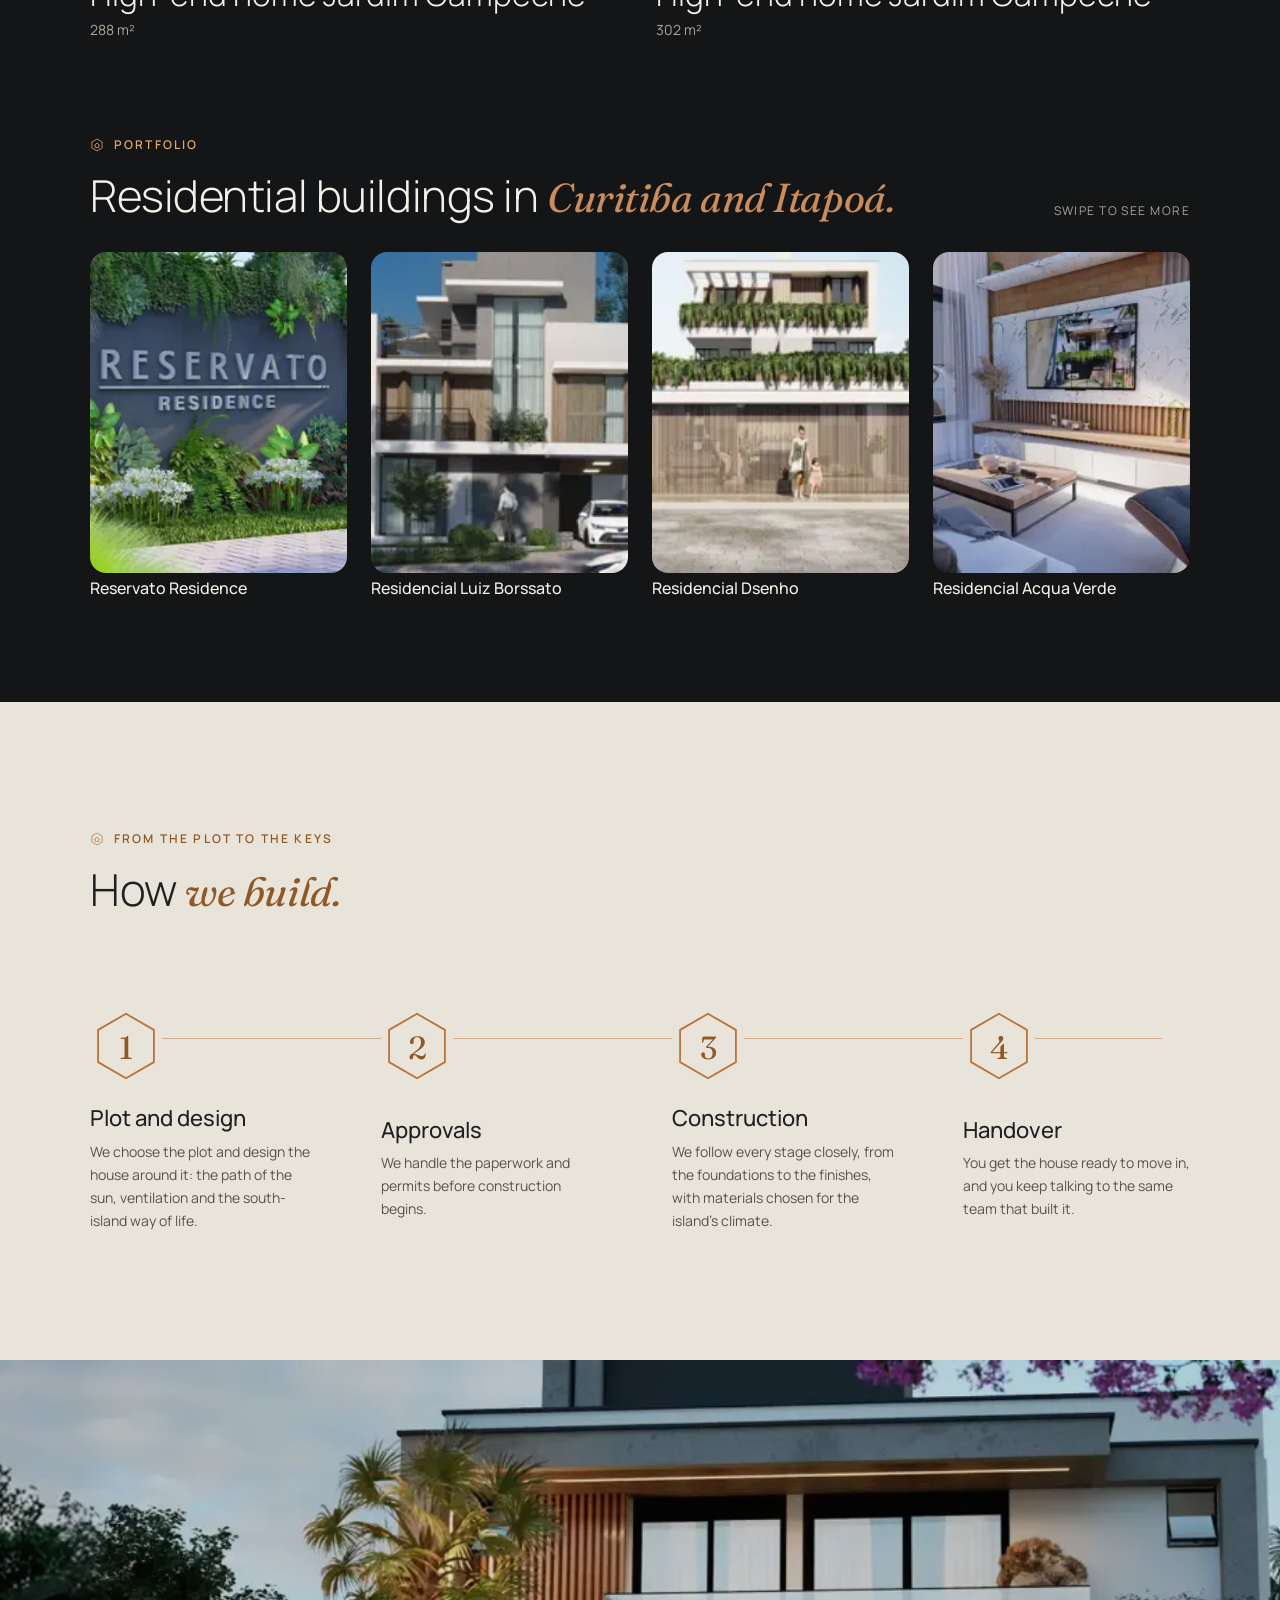
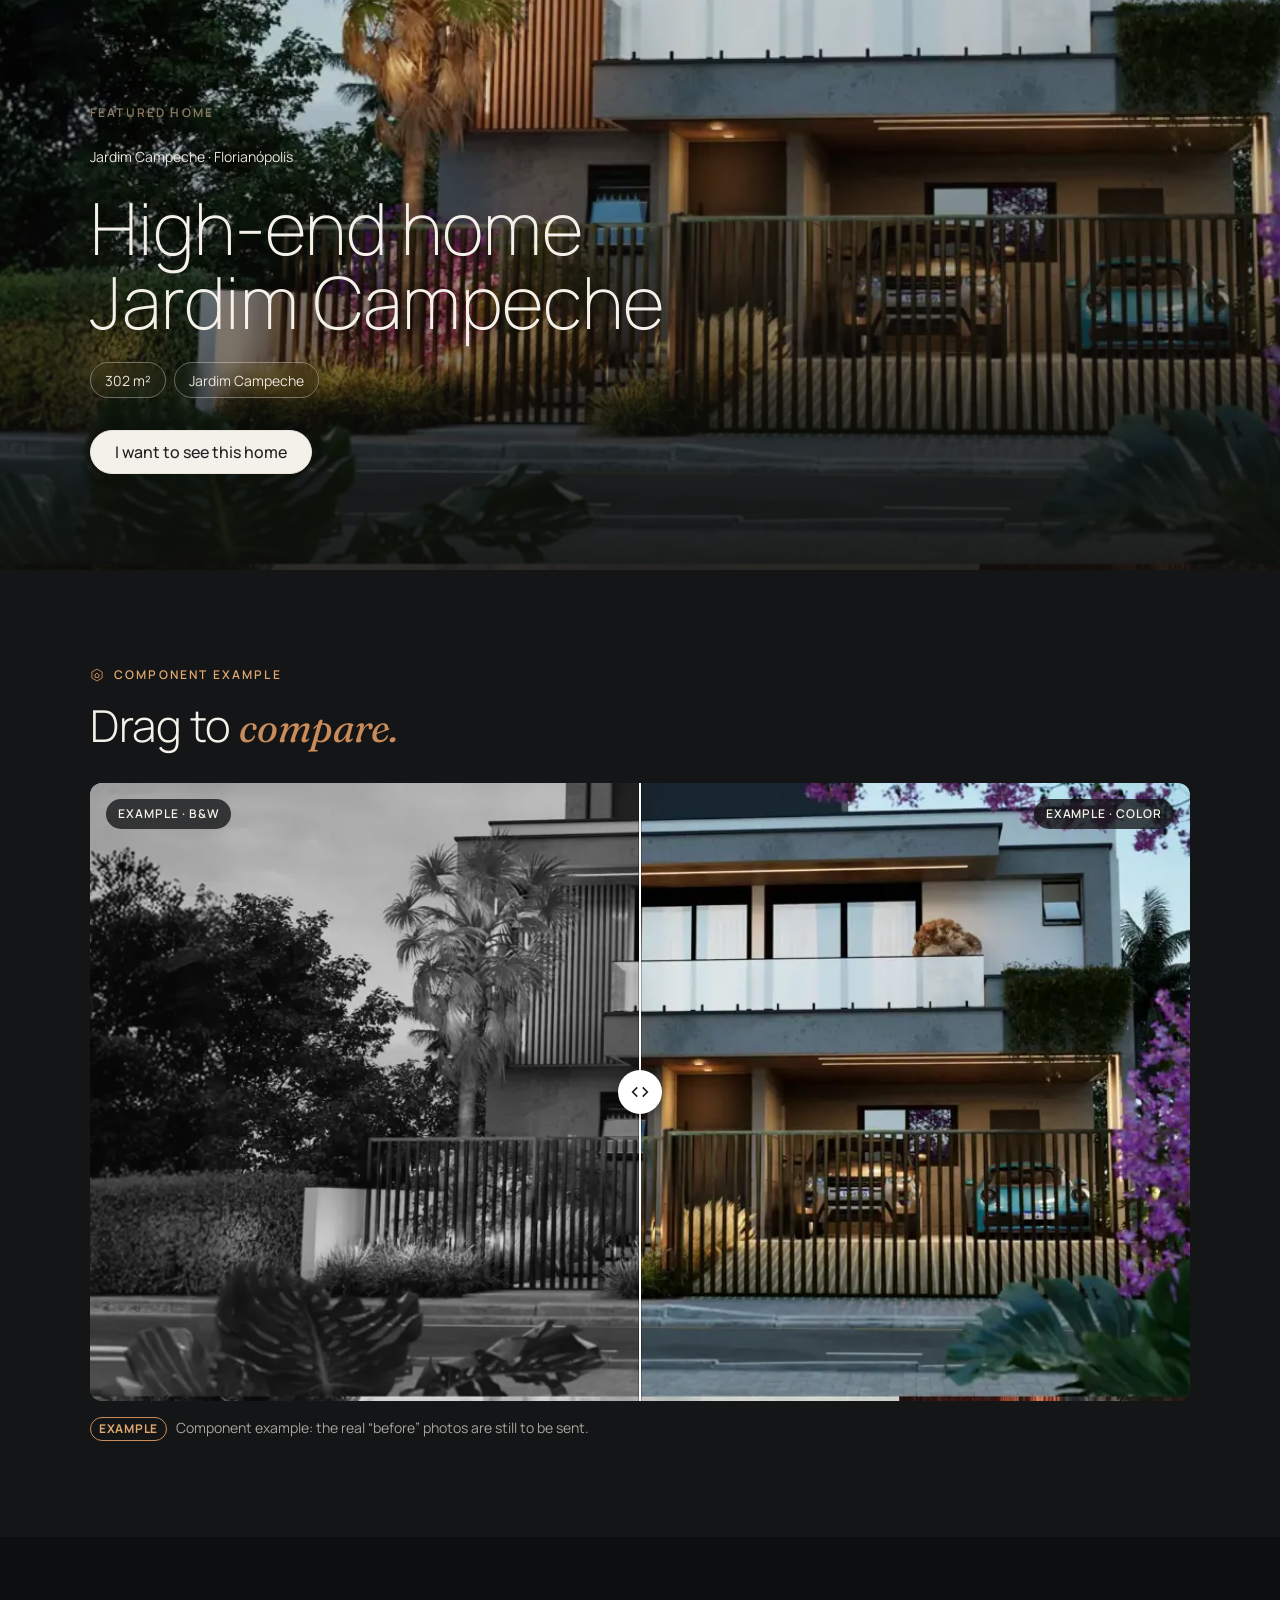
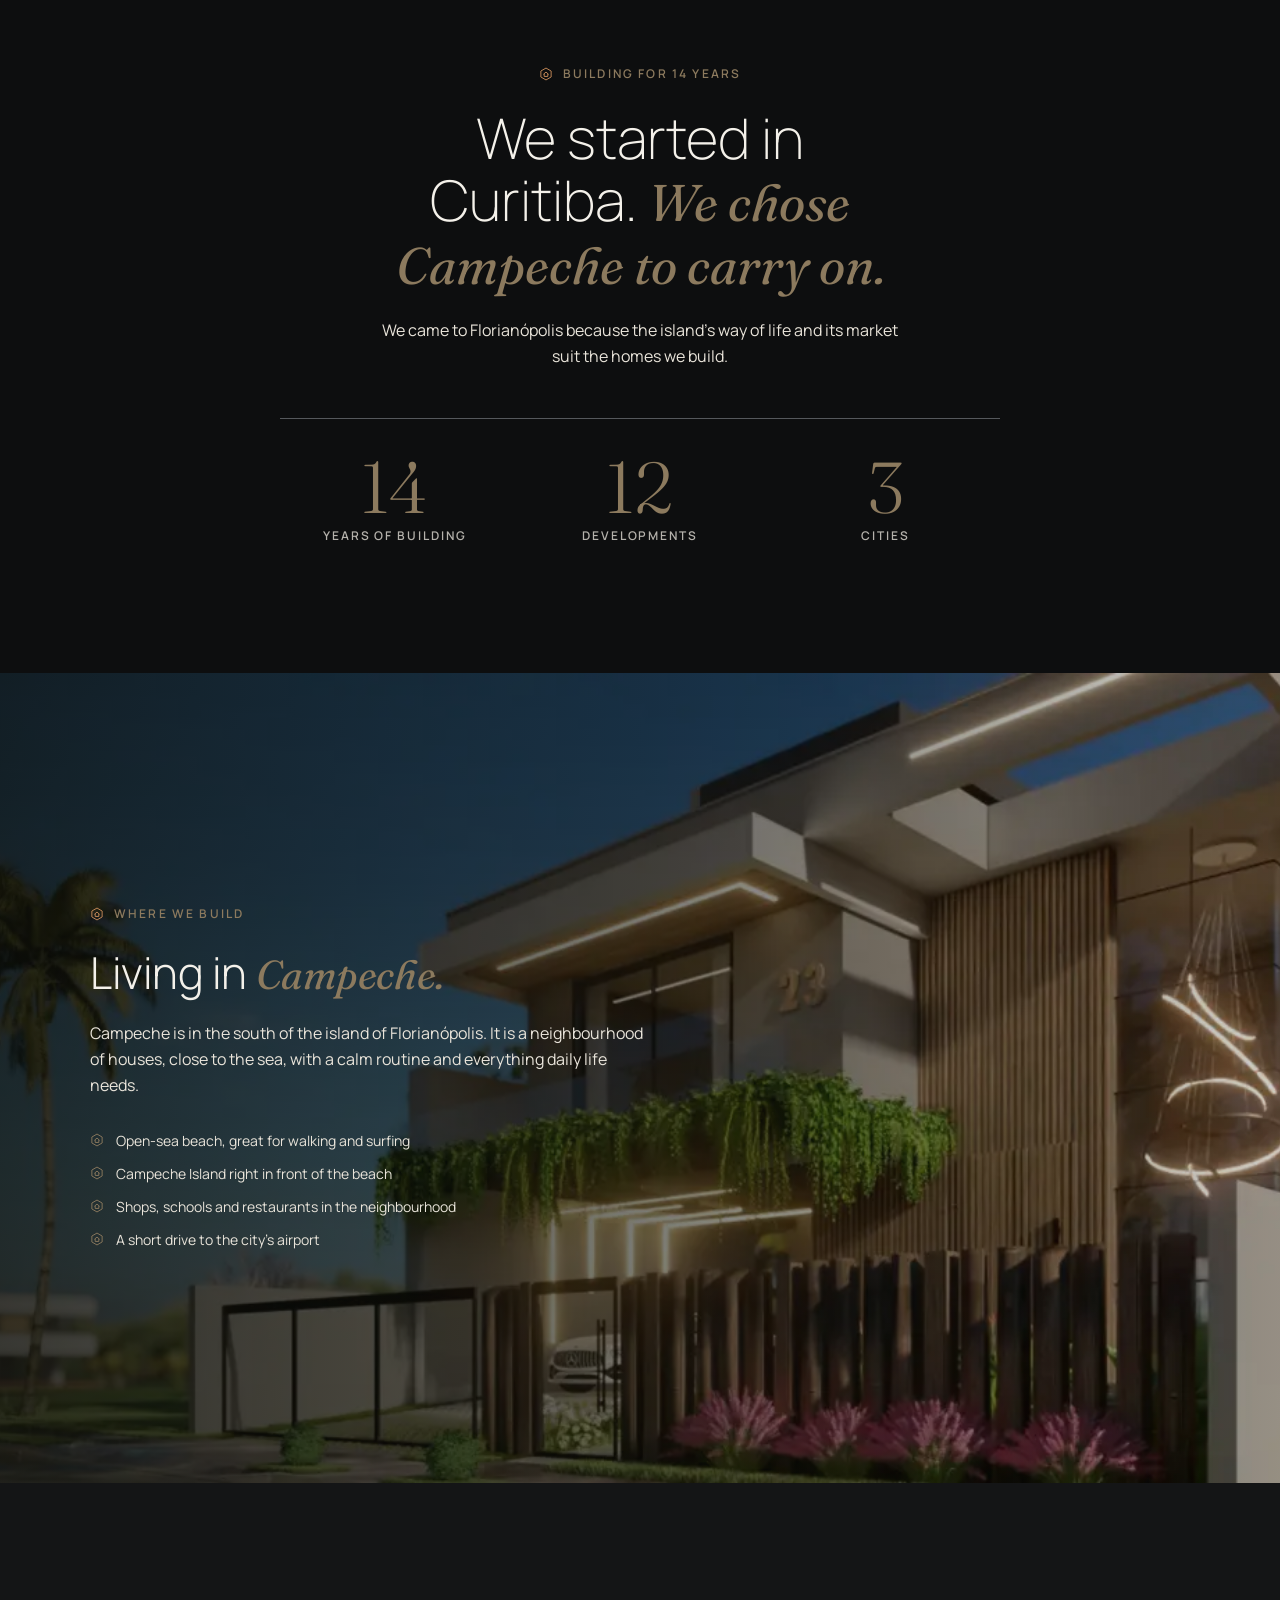
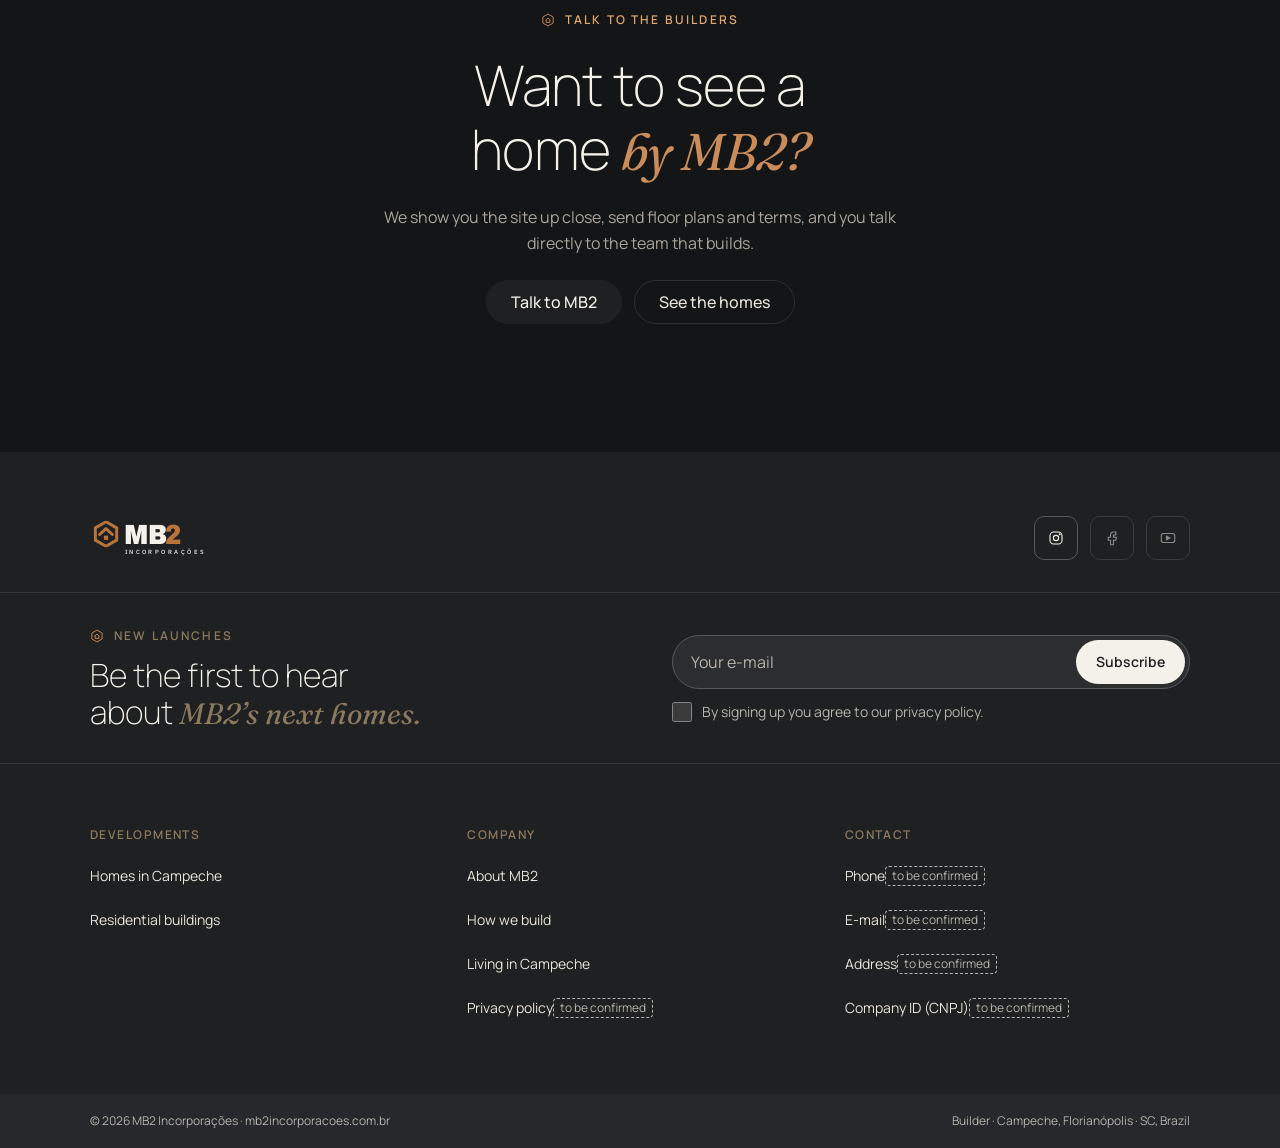
==== commit 19ff8a3c: "Merge pull request #17 from notdev13/claude/exp-antes-depois Experimento: comparador antes/depois da" ====
--- a/index.html
+++ b/index.html
@@ -116,7 +116,7 @@
 <link rel="stylesheet" href="https://fonts.googleapis.com/css2?family=Manrope:wght@200;300;400;500;600&family=Fraunces:ital,opsz,wght@0,9..144,400;0,9..144,500;1,9..144,400&family=Archivo:wdth,wght@87.5,900&family=IBM+Plex+Sans:wght@500&display=swap">
 <!-- ?v= muda a cada publicação: o GitHub Pages deixa o navegador guardar CSS e JS por 10 min,
      e sem isso a página nova pode abrir com o estilo antigo -->
-<link rel="stylesheet" href="css/estilo.css?v=2026-10-27b">
+<link rel="stylesheet" href="css/estilo.css?v=2026-10-29">
 <script>
   // Aplica a escolha guardada antes de desenhar a página; sem escolha, segue o aparelho
   // Sem escolha guardada, o site abre no tema escuro (o botão do menu continua trocando)
@@ -243,6 +243,15 @@
     </div>
   </section>
 
+  <!-- Comparador antes/depois: só aparece se a obra em destaque tiver o campo "antes_depois" em dados/obras.json -->
+  <section class="secao wrap evolucao" id="evolucao" aria-label="Evolução da obra" data-i18n-attr="aria-label:ad.aria" hidden>
+    <header class="cabecalho">
+      <span class="chapeu"><svg class="hx" aria-hidden="true"><use href="#hx"/></svg><span data-i18n="ad.chapeu">Evolução da obra</span></span>
+      <h2 class="titulo" data-i18n="ad.titulo">Arraste para <em>comparar.</em></h2>
+    </header>
+    <div id="antes-depois"></div>
+  </section>
+
   <section class="secao historia" id="sobre" aria-label="Sobre a MB2" data-i18n-attr="aria-label:hist.aria">
     <div class="wrap historia-texto">
       <span class="chapeu"><svg class="hx" aria-hidden="true"><use href="#hx"/></svg><span data-i18n="hist.chapeu">Construtora há 14 anos</span></span>
@@ -363,7 +372,7 @@
 </footer>
 
 <!-- Tradução: sem defer e antes do site.js (ver js/i18n.js) -->
-<script src="js/i18n.js?v=2026-10-27b"></script>
-<script src="js/site.js?v=2026-10-27b"></script>
+<script src="js/i18n.js?v=2026-10-29"></script>
+<script src="js/site.js?v=2026-10-29"></script>
 </body>
 </html>
--- a/css/estilo.css
+++ b/css/estilo.css
@@ -807,61 +807,49 @@
 /* No celular, o botão fixo não pode cobrir o rodapé */
 @media (max-width: 820px) { .rodape-base .wrap { padding-bottom: 88px; } }
 
-/* ---------- Transições ao rolar (js/cinema.js) ----------
-   Tudo atrás de .js-anim: sem JS, ou com "reduzir movimento", nada é escondido nem se move. */
-.js-anim .cinema {
-  opacity: 0;
-  transform: translate3d(0, 18px, 0);
-  transition: opacity 0.9s var(--suave), transform 1.1s var(--suave);
-}
-.js-anim .cinema.cinema-in { opacity: 1; transform: none; }
-.js-anim .etapa:nth-child(2) { transition-delay: 0.08s; }
-.js-anim .etapa:nth-child(3) { transition-delay: 0.16s; }
-.js-anim .etapa:nth-child(4) { transition-delay: 0.24s; }
-
-/* Fotos grandes: o quadro fica fixo e a imagem se desloca/amplia devagar (cobre as bordas com escala) */
-/* overflow: clip (e não hidden): hidden cria um contêiner de rolagem e a view() do CSS ficaria sem linha do tempo */
-.js-anim .destaque, .js-anim .campeche { overflow: clip; }
-.js-anim .destaque-foto, .js-anim .campeche-foto { position: absolute; inset: 0; overflow: hidden; overflow: clip; }
-.js-anim .destaque-foto img, .js-anim .campeche-foto img {
-  --desloca: 2%;
-  transform: translate3d(0, calc(var(--p, 0) * var(--desloca) * -1), 0) scale(calc(1.07 + var(--p, 0) * 0.02));
-  will-change: transform;
-}
-.js-anim .hero-conteudo {
-  transform: translate3d(0, calc(var(--h, 0) * -28px), 0);
-  opacity: calc(1 - var(--h, 0) * 0.6);
-}
-@media (min-width: 821px) {
-  .js-anim .cinema { transform: translate3d(0, 28px, 0); }
-  .js-anim .destaque-foto img, .js-anim .campeche-foto img { --desloca: 3.5%; transform: translate3d(0, calc(var(--p, 0) * var(--desloca) * -1), 0) scale(calc(1.1 + var(--p, 0) * 0.03)); }
-  .js-anim .hero-conteudo { transform: translate3d(0, calc(var(--h, 0) * -48px), 0) scale(calc(1 - var(--h, 0) * 0.05)); transform-origin: left center; }
-}
-
-/* Melhoria progressiva: onde há scroll-driven animations, o navegador anima fora da thread principal */
-@supports (animation-timeline: view()) {
-  @keyframes cinema-foto { from { transform: translate3d(0, 2%, 0) scale(1.06); } to { transform: translate3d(0, -2%, 0) scale(1.1); } }
-  @keyframes cinema-hero { to { transform: translate3d(0, -28px, 0); opacity: 0.4; } }
-  .js-anim .destaque-foto img, .js-anim .campeche-foto img {
-    transform: none; will-change: auto;
-    animation: cinema-foto linear both; animation-timeline: view(); animation-range: cover 0% cover 100%;
-  }
-  .js-anim .hero-conteudo {
-    transform: none; opacity: 1;
-    animation: cinema-hero linear both; animation-timeline: scroll(root); animation-range: 0 60vh;
-  }
-  @media (min-width: 821px) {
-    @keyframes cinema-foto-d { from { transform: translate3d(0, 3.5%, 0) scale(1.08); } to { transform: translate3d(0, -3.5%, 0) scale(1.14); } }
-    @keyframes cinema-hero-d { to { transform: translate3d(0, -48px, 0) scale(0.95); opacity: 0.4; } }
-    .js-anim .destaque-foto img, .js-anim .campeche-foto img { transform: none; animation-name: cinema-foto-d; }
-    .js-anim .hero-conteudo { transform: none; animation-name: cinema-hero-d; }
-  }
-}
-
-@media print { .js-anim .cinema { opacity: 1; transform: none; transition: none; } }
+/* ---------- Comparador antes/depois ---------- */
+.ad { margin: 0; }
+.ad-palco {
+  --p: 50%;
+  position: relative; overflow: hidden; border-radius: var(--raio);
+  aspect-ratio: 4 / 5; background: var(--fundo-suave);
+  touch-action: pan-y; user-select: none; -webkit-user-select: none; cursor: ew-resize;
+}
+.ad-img { position: absolute; inset: 0; width: 100%; height: 100%; object-fit: cover; pointer-events: none; }
+.ad-topo { position: absolute; inset: 0; clip-path: inset(0 calc(100% - var(--p)) 0 0); }
+.ad-cinza { filter: grayscale(1) contrast(0.95) brightness(0.9); }
+.ad-alca {
+  position: absolute; top: 0; bottom: 0; left: var(--p); width: var(--toque); margin-left: calc(var(--toque) / -2);
+  display: grid; place-items: center; cursor: ew-resize; outline: none;
+}
+.ad-alca::before { content: ""; position: absolute; top: 0; bottom: 0; left: 50%; width: 2px; margin-left: -1px; background: var(--branco); box-shadow: 0 0 0 1px rgba(0, 0, 0, 0.25); }
+.ad-botao {
+  position: relative; width: var(--toque); height: var(--toque); border-radius: var(--raio-pilula);
+  display: grid; place-items: center; background: var(--branco); color: var(--grafite);
+  box-shadow: 0 2px 10px rgba(0, 0, 0, 0.35);
+}
+.ad-botao svg { width: 22px; height: 22px; }
+.ad-alca:focus-visible .ad-botao { outline: 3px solid var(--acento); outline-offset: 3px; }
+.ad-chip {
+  position: absolute; top: var(--e-16); padding: 6px 12px; border-radius: var(--raio-pilula);
+  font-size: var(--t-12); font-weight: 600; letter-spacing: 0.08em; text-transform: uppercase;
+  background: rgba(20, 21, 22, 0.78); color: var(--areia); pointer-events: none;
+}
+.ad-chip-antes { left: var(--e-16); }
+.ad-chip-depois { right: var(--e-16); }
+.ad-entra .ad-topo { transition: clip-path 0.9s var(--suave); }
+.ad-entra .ad-alca { transition: left 0.9s var(--suave); }
+.ad-legenda { margin-top: var(--e-16); font-size: var(--t-14); color: var(--texto-suave); }
+.ad-exemplo {
+  display: inline-block; margin-right: 6px; padding: 2px 8px; border-radius: var(--raio-pilula);
+  font-size: var(--t-12); letter-spacing: 0.06em; text-transform: uppercase; font-weight: 700;
+  color: var(--acento-escuro); border: 1px solid var(--acento);
+}
+@media (min-width: 821px) {
+  .ad-palco { aspect-ratio: 16 / 9; }
+}
 
 @media (prefers-reduced-motion: reduce) {
   html { scroll-behavior: auto; }
   *, *::before, *::after { transition: none !important; animation: none !important; }
-  .js-anim .cinema { opacity: 1; transform: none; }
-}
+}
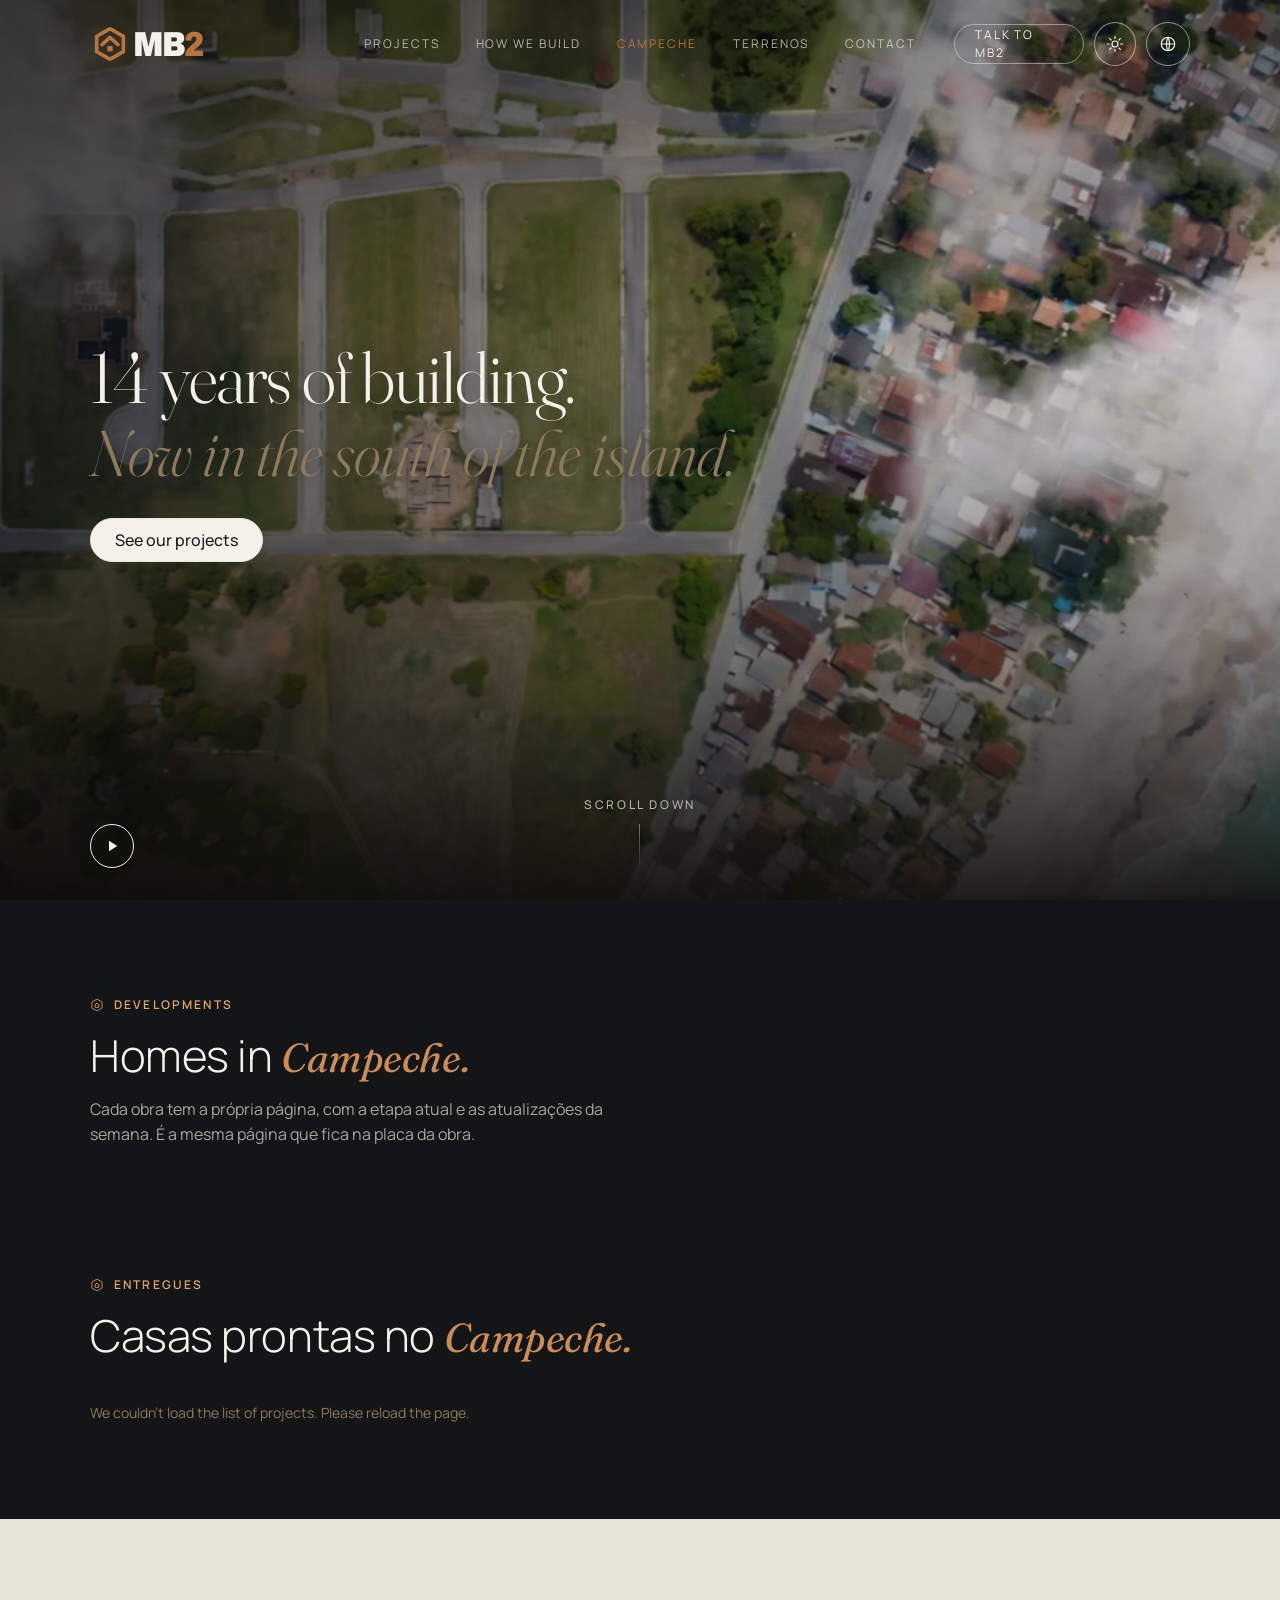
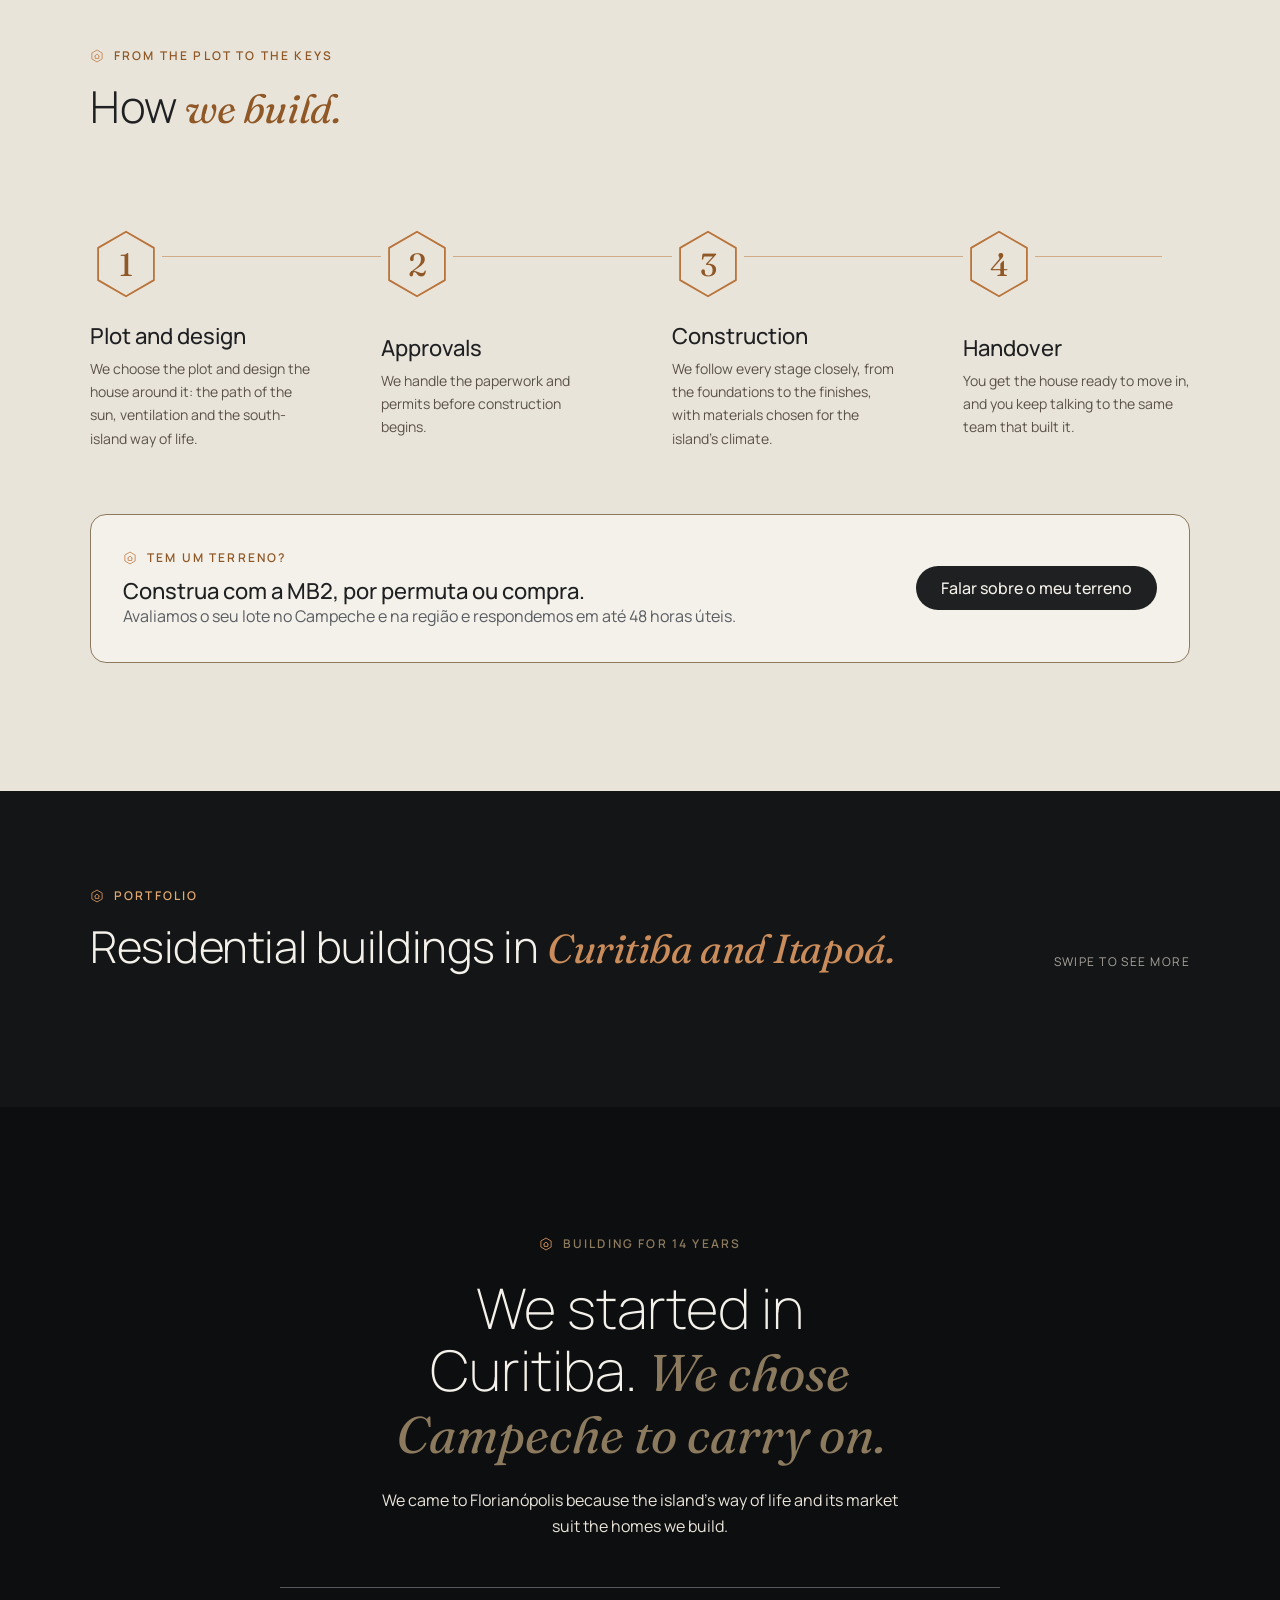
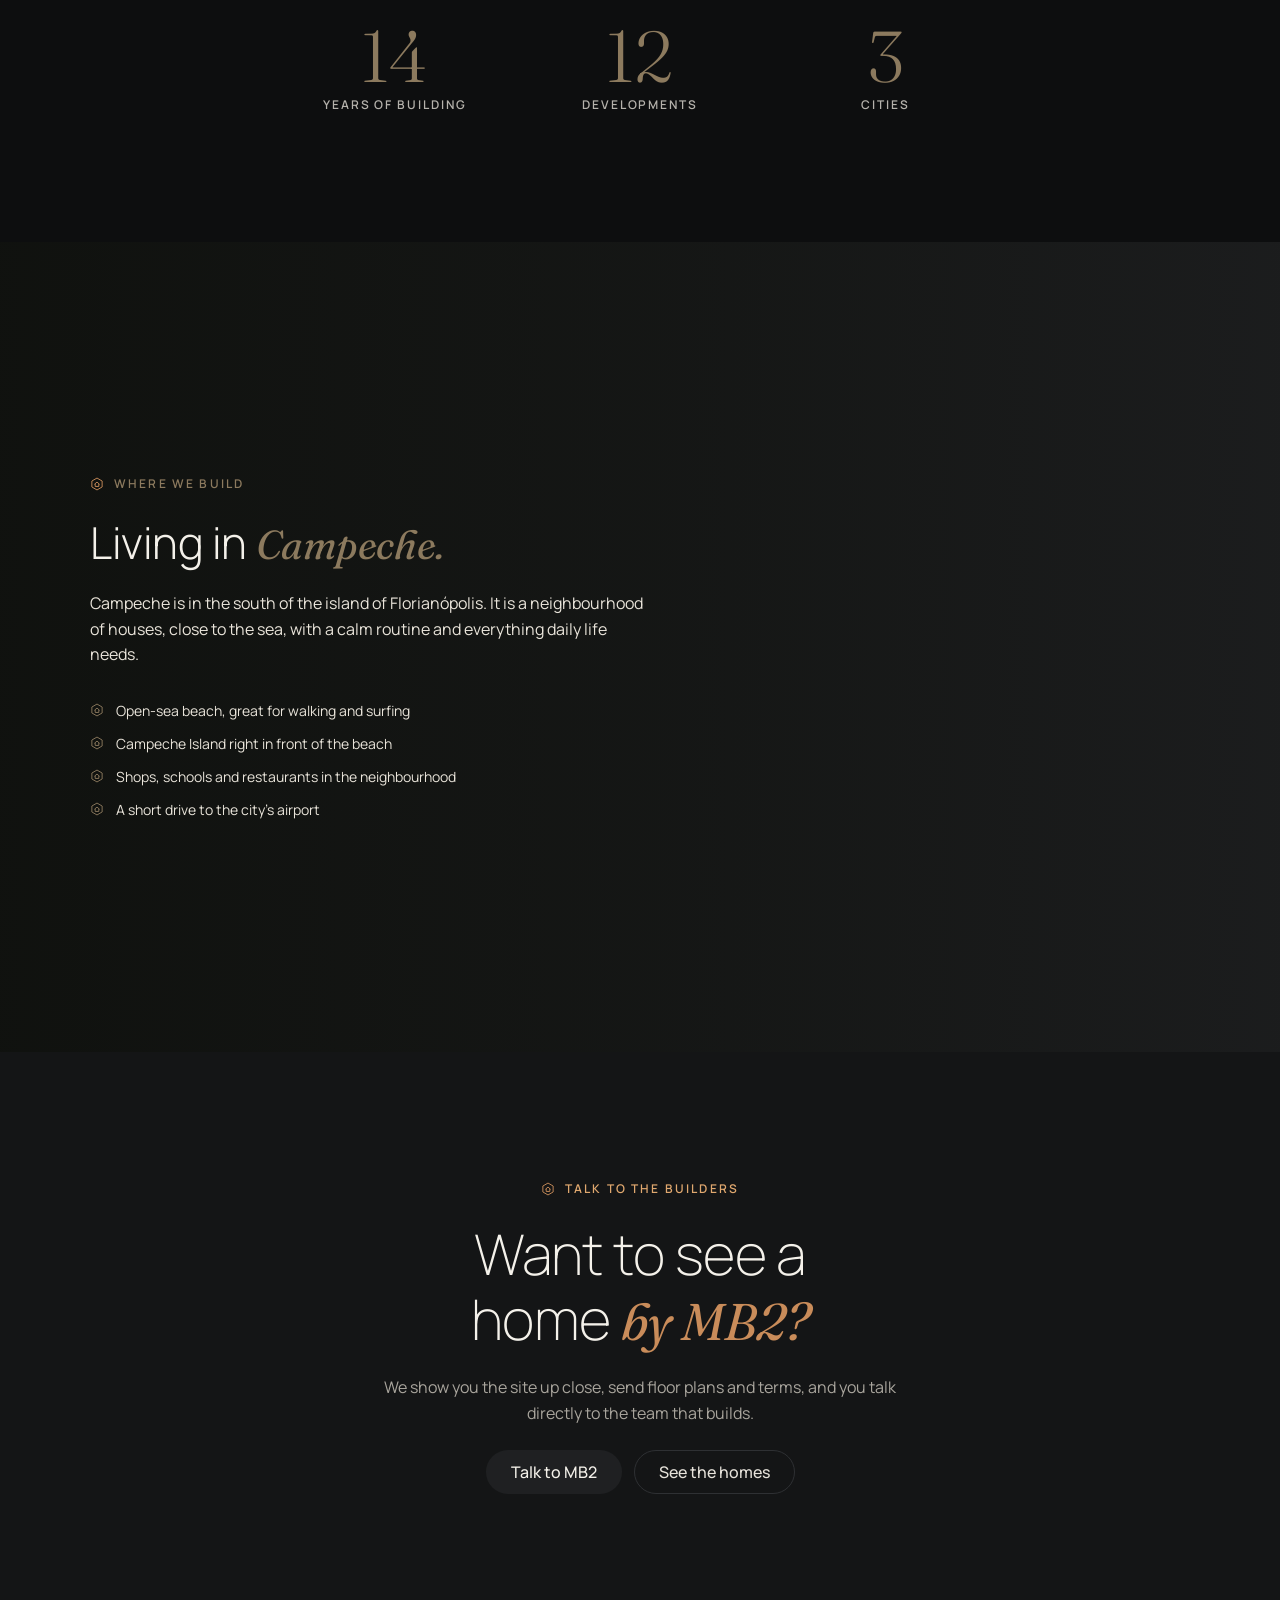
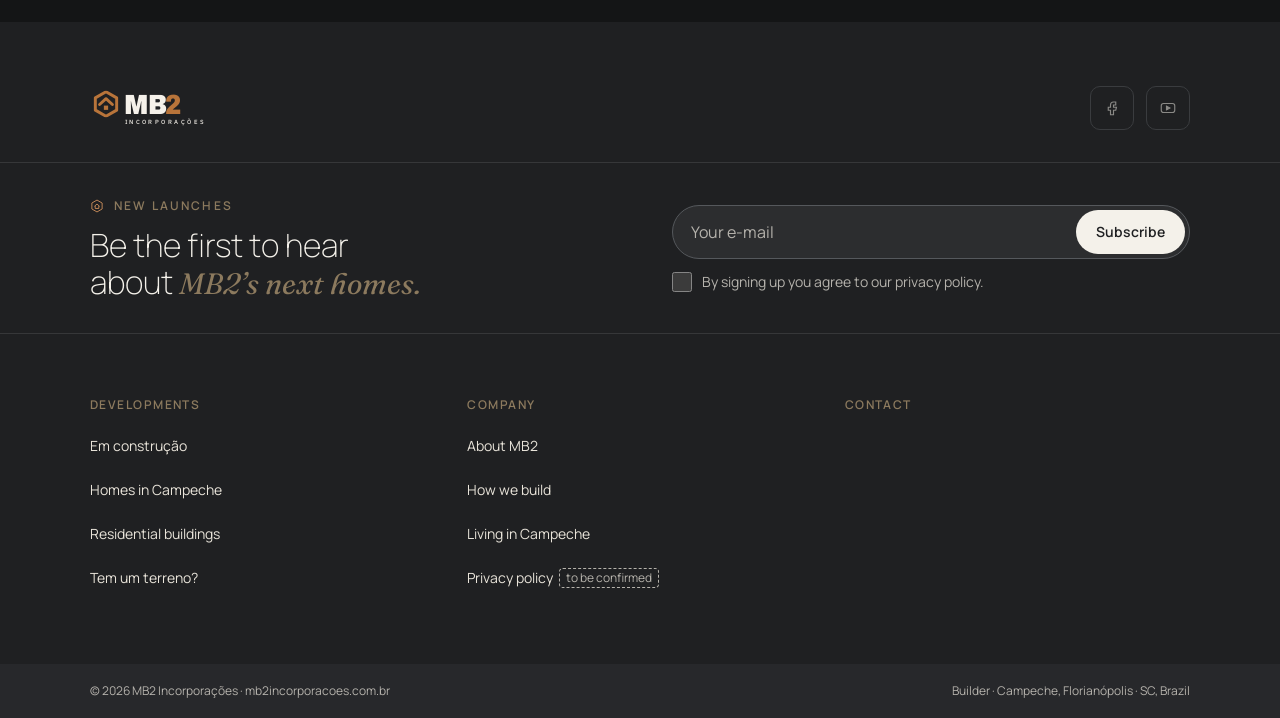
==== commit ce7fb494: "Esboço: título do topo em Fraunces fina, em minúsculas Opção 1 das três fontes testadas (escolha de " ====
--- a/index.html
+++ b/index.html
@@ -6,117 +6,12 @@
 <title data-i18n="meta.titulo">MB2 Incorporações</title>
 <meta name="description" data-i18n-attr="content:meta.desc" content="MB2 Incorporações: 14 anos construindo. Casas de alto padrão no Campeche, Sul da Ilha, Florianópolis.">
 <meta name="claude:viewport-fit-sides" content="cover">
-<meta name="theme-color" content="#1f2022">
-<link rel="canonical" href="https://notdev13.github.io/">
-<meta property="og:type" content="website">
-<meta property="og:site_name" content="MB2 Incorporações">
-<meta property="og:title" content="MB2 Incorporações">
-<meta property="og:description" content="MB2 Incorporações: 14 anos construindo. Casas de alto padrão no Campeche, Sul da Ilha, Florianópolis.">
-<meta property="og:url" content="https://notdev13.github.io/">
-<meta property="og:locale" content="pt_BR">
-<meta property="og:locale:alternate" content="en_US">
-<meta property="og:locale:alternate" content="es_ES">
-<meta property="og:locale:alternate" content="fr_FR">
-<meta property="og:image" content="https://notdev13.github.io/video/cartao-mb2.jpg">
-<meta property="og:image:type" content="image/jpeg">
-<meta property="og:image:width" content="1400">
-<meta property="og:image:height" content="788">
-<meta property="og:image:alt" content="Logotipo da MB2 Incorporações">
-<meta name="twitter:card" content="summary_large_image">
-<meta name="twitter:title" content="MB2 Incorporações">
-<meta name="twitter:description" content="MB2 Incorporações: 14 anos construindo. Casas de alto padrão no Campeche, Sul da Ilha, Florianópolis.">
-<meta name="twitter:image" content="https://notdev13.github.io/video/cartao-mb2.jpg">
-<!-- Dados estruturados (SEO local). Bloco estático, de propósito: rastreadores nem sempre rodam JS.
-     Mantenha coerente com dados/obras.json. Telefone, e-mail, endereço e CNPJ estão vazios lá e por isso
-     ficam de fora: quando a MB2 confirmar, acrescente telephone, email, address e taxID na empresa abaixo.
-     O domínio mb2incorporacoes.com.br só vira url/canonical quando estiver publicado. -->
-<script type="application/ld+json">
-  {
-    "@context": "https://schema.org",
-    "@graph": [
-      {
-        "@type": "HomeAndConstructionBusiness",
-        "@id": "https://notdev13.github.io/#empresa",
-        "name": "MB2 Incorporações",
-        "url": "https://notdev13.github.io/",
-        "image": "https://notdev13.github.io/video/cartao-mb2.jpg",
-        "sameAs": [
-          "https://www.instagram.com/mb2_incorporacoes/"
-        ],
-        "areaServed": [
-          {
-            "@type": "Place",
-            "name": "Campeche"
-          },
-          {
-            "@type": "City",
-            "name": "Florianópolis"
-          }
-        ]
-      },
-      {
-        "@type": "ItemList",
-        "name": "Casas de alto padrão no Jardim Campeche",
-        "itemListElement": [
-          {
-            "@type": "ListItem",
-            "position": 1,
-            "item": {
-              "@type": "House",
-              "name": "Casa alto padrão Jardim Campeche, 288 m²",
-              "floorSize": {
-                "@type": "QuantitativeValue",
-                "value": 288,
-                "unitCode": "MTK"
-              },
-              "address": {
-                "@type": "PostalAddress",
-                "addressLocality": "Florianópolis",
-                "addressRegion": "SC",
-                "addressCountry": "BR"
-              },
-              "containedInPlace": {
-                "@type": "Place",
-                "name": "Jardim Campeche"
-              },
-              "image": "https://notdev13.github.io/imagens/obras/11-casa-jardim-campeche-288m2-1400.webp"
-            }
-          },
-          {
-            "@type": "ListItem",
-            "position": 2,
-            "item": {
-              "@type": "House",
-              "name": "Casa alto padrão Jardim Campeche, 302 m²",
-              "floorSize": {
-                "@type": "QuantitativeValue",
-                "value": 302,
-                "unitCode": "MTK"
-              },
-              "address": {
-                "@type": "PostalAddress",
-                "addressLocality": "Florianópolis",
-                "addressRegion": "SC",
-                "addressCountry": "BR"
-              },
-              "containedInPlace": {
-                "@type": "Place",
-                "name": "Jardim Campeche"
-              },
-              "image": "https://notdev13.github.io/imagens/obras/12-casa-jardim-campeche-302m2-1400.webp"
-            }
-          }
-        ]
-      }
-    ]
-  }
-</script>
 <link rel="preconnect" href="https://fonts.googleapis.com">
 <link rel="preconnect" href="https://fonts.gstatic.com" crossorigin>
-<link rel="stylesheet" href="https://fonts.googleapis.com/css2?family=Manrope:wght@200;300;400;500;600&family=Fraunces:ital,opsz,wght@0,9..144,400;0,9..144,500;1,9..144,400&family=Archivo:wdth,wght@87.5,900&family=IBM+Plex+Sans:wght@500&display=swap">
+<link rel="stylesheet" href="https://fonts.googleapis.com/css2?family=Manrope:wght@200;300;400;500;600&family=Fraunces:ital,opsz,wght@0,9..144,300;0,9..144,400;0,9..144,500;1,9..144,300;1,9..144,400&family=Archivo:wdth,wght@87.5,900&family=IBM+Plex+Sans:wght@500&display=swap">
 <!-- ?v= muda a cada publicação: o GitHub Pages deixa o navegador guardar CSS e JS por 10 min,
      e sem isso a página nova pode abrir com o estilo antigo -->
-<link rel="stylesheet" href="css/estilo.css?v=2026-10-29">
+<link rel="stylesheet" href="css/estilo.css?v=2026-10-30a">
 <script>
   // Aplica a escolha guardada antes de desenhar a página; sem escolha, segue o aparelho
   // Sem escolha guardada, o site abre no tema escuro (o botão do menu continua trocando)
@@ -136,17 +31,24 @@
     <text x="128" y="96" font-family="Archivo, 'Arial Black', sans-serif" font-weight="900" font-size="104" font-stretch="87.5%" fill="#F5F1EA" letter-spacing="-5">MB<tspan fill="#B8743A">2</tspan></text>
     <text x="130" y="134" font-family="'IBM Plex Sans', sans-serif" font-weight="500" font-size="21" fill="#F5F1EA" letter-spacing="9.2">INCORPORAÇÕES</text>
   </symbol>
+  <!-- No menu só o símbolo e "MB2": a linha INCORPORAÇÕES ficaria com 6 px, ilegível -->
+  <symbol id="logo-mb2-curto" viewBox="0 0 390 120">
+    <use href="#simbolo" x="10" y="10" width="100" height="100" style="color:#B8743A"/>
+    <text x="128" y="96" font-family="Archivo, 'Arial Black', sans-serif" font-weight="900" font-size="104" font-stretch="87.5%" fill="#F5F1EA" letter-spacing="-5">MB<tspan fill="#B8743A">2</tspan></text>
+  </symbol>
 </svg>
 
 <header class="topo">
   <div class="wrap">
-    <a class="logo" href="#inicio" aria-label="MB2 Incorporações, início" data-i18n-attr="aria-label:nav.logo"><svg viewBox="0 0 520 150" aria-hidden="true"><use href="#logo-mb2"/></svg></a>
+    <a class="logo" href="#inicio" aria-label="MB2 Incorporações, início" data-i18n-attr="aria-label:nav.logo"><svg viewBox="0 0 390 120" aria-hidden="true"><use href="#logo-mb2-curto"/></svg></a>
     <nav class="nav" aria-label="Principal" data-i18n-attr="aria-label:nav.principal">
       <a href="#obras" data-i18n="nav.obras">Obras</a>
-      <a href="#como-construimos" data-i18n="nav.como">Como construímos</a>
+      <a href="#como-construimos" data-i18n="nav.como">Processo</a>
       <a href="#campeche" data-i18n="nav.campeche">Campeche</a>
+      <a href="terreno.html" data-i18n="nav.terreno">Terrenos</a>
       <a href="#contato" data-i18n="nav.contato">Contato</a>
     </nav>
+    <div class="topo-acoes">
     <a class="fale-topo link-zap" href="#contato" data-i18n="nav.fale">Fale com a MB2</a>
     <button class="redondo tema-btn" id="tema-btn" type="button" aria-pressed="false" aria-label="Ativar tema escuro">
       <svg class="ic-lua" viewBox="0 0 24 24" fill="none" stroke="currentColor" stroke-width="1.6" stroke-linejoin="round"><path d="M20 14.5A8 8 0 0 1 9.5 4a8 8 0 1 0 10.5 10.5z"/></svg>
@@ -168,12 +70,14 @@
       <svg class="ic-abrir" viewBox="0 0 24 24" fill="none" stroke="currentColor" stroke-width="1.6"><path d="M4 7h16M4 12h16M4 17h16"/></svg>
       <svg class="ic-fechar" viewBox="0 0 24 24" fill="none" stroke="currentColor" stroke-width="1.6"><path d="M6 6l12 12M18 6L6 18"/></svg>
     </button>
+    </div>
   </div>
 </header>
 <nav class="menu-movel" id="menu-movel" aria-label="Menu do celular" data-i18n-attr="aria-label:nav.menuMovel" hidden>
   <a href="#obras" data-i18n="nav.obras">Obras</a>
-  <a href="#como-construimos" data-i18n="nav.como">Como construímos</a>
+  <a href="#como-construimos" data-i18n="nav.comoLongo">Como construímos</a>
   <a href="#campeche" data-i18n="nav.campecheLongo">Viver no Campeche</a>
+  <a href="terreno.html" data-i18n="nav.terrenoLongo">Tem um terreno?</a>
   <a href="#contato" data-i18n="nav.contato">Contato</a>
   <a class="btn btn-verde link-zap" href="#contato" data-i18n="nav.fale">Fale com a MB2</a>
 </nav>
@@ -185,7 +89,7 @@
     <div id="hero-fotos"></div>
     <video class="hero-video" id="hero-video" muted loop playsinline preload="none" aria-hidden="true"></video>
     <div class="wrap hero-conteudo">
-      <h2 data-i18n="hero.titulo">14 anos construindo. <em>Hoje, no Sul da Ilha.</em></h2>
+      <h2 data-i18n="hero.titulo">Engenharia robusta, acabamento premium. <em>Há 14 anos antecipando o futuro.</em></h2>
       <a class="btn btn-claro" id="hero-cta" href="#obras" data-i18n="hero.cta">Ver nossas obras</a>
     </div>
     <div class="wrap hero-base">
@@ -195,8 +99,8 @@
         <button class="redondo so-fotos" id="hero-next" type="button" aria-label="Próxima foto" data-i18n-attr="aria-label:hero.fotoProx"><svg viewBox="0 0 24 24" fill="none" stroke="currentColor" stroke-width="1.6"><path d="M9 6l6 6-6 6"/></svg></button>
         <button class="redondo hero-pausa" id="hero-pausa" type="button" aria-label="Pausar vídeo" data-i18n-attr="aria-label:hero.pausar" aria-pressed="false"><svg class="ic-pause" viewBox="0 0 24 24" fill="currentColor"><rect x="7" y="6" width="3" height="12"/><rect x="14" y="6" width="3" height="12"/></svg><svg class="ic-play" viewBox="0 0 24 24" fill="currentColor"><path d="M8 5v14l11-7z"/></svg></button>
       </div>
-      <a class="hero-rolar" href="#destaque"><span data-i18n="hero.rolar">Role para ver</span><i aria-hidden="true"></i></a>
-      <div class="hero-cartao">
+      <a class="hero-rolar" href="#obras"><span data-i18n="hero.rolar">Role para ver</span><i aria-hidden="true"></i></a>
+      <div class="hero-cartao" hidden>
         <span class="chapeu" id="hero-cartao-titulo">Nossas casas</span>
         <small id="hero-legenda"></small>
       </div>
@@ -205,16 +109,16 @@
 
   <section class="secao wrap" id="obras">
     <header class="cabecalho obras-cabecalho">
-      <span class="chapeu"><svg class="hx" aria-hidden="true"><use href="#hx"/></svg><span data-i18n="obras.chapeu">Empreendimentos</span></span>
-      <h2 class="titulo" data-i18n="obras.titulo">Casas no <em>Campeche.</em></h2>
+      <span class="chapeu"><svg class="hx" aria-hidden="true"><use href="#hx"/></svg><span data-i18n="obras.chapeu">Em construção agora</span></span>
+      <h2 class="titulo" data-i18n="obras.titulo">Obras em progresso no <em>Sul da Ilha.</em></h2>
+      <p class="obras-texto" data-i18n="obras.texto">Cada obra tem a própria página, com a etapa atual e as atualizações da semana. É a mesma página que fica na placa da obra.</p>
+    </header>
+    <div class="grade grade-canteiros" id="grade-canteiros"></div>
+    <header class="cabecalho entregues-cabecalho" id="entregues">
+      <span class="chapeu"><svg class="hx" aria-hidden="true"><use href="#hx"/></svg><span data-i18n="entr.chapeu">Entregues</span></span>
+      <h2 class="titulo" data-i18n="entr.titulo">Casas prontas no <em>Campeche.</em></h2>
     </header>
     <div class="grade grade-casas" id="grade"></div>
-    <header class="cabecalho portfolio-cabecalho" id="portfolio">
-      <span class="chapeu"><svg class="hx" aria-hidden="true"><use href="#hx"/></svg><span data-i18n="port.chapeu">Portfólio</span></span>
-      <h2 class="titulo" data-i18n="port.titulo">Residenciais em <em>Curitiba e Itapoá.</em></h2>
-      <p class="portfolio-dica" aria-hidden="true" data-i18n="port.dica">Arraste para ver</p>
-    </header>
-    <div class="faixa" id="faixa-residenciais" aria-label="Residenciais entregues" data-i18n-attr="aria-label:port.aria"></div>
   </section>
 
   <section class="secao como" id="como-construimos">
@@ -229,28 +133,27 @@
       <li class="etapa"><span class="numero"><svg aria-hidden="true"><use href="#hx-o"/></svg><b>3</b></span><div class="texto"><h3 data-i18n="como.3t">Obra</h3><p data-i18n="como.3d">Acompanhamos cada etapa de perto, da fundação ao acabamento, com materiais escolhidos para o clima da Ilha.</p></div></li>
       <li class="etapa"><span class="numero"><svg aria-hidden="true"><use href="#hx-o"/></svg><b>4</b></span><div class="texto"><h3 data-i18n="como.4t">Entrega</h3><p data-i18n="como.4d">Você recebe a casa pronta para morar e continua falando com a mesma equipe que construiu.</p></div></li>
     </ol>
-    </div>
-  </section>
-
-  <section class="destaque" id="destaque" aria-label="Casa em destaque" data-i18n-attr="aria-label:dest.aria">
-    <div class="destaque-foto" id="destaque-foto"></div>
-    <div class="wrap destaque-conteudo">
-      <span class="chapeu" data-i18n="dest.chapeu">Casa em destaque</span>
-      <span class="destaque-local" id="destaque-local"></span>
-      <h3 id="destaque-nome"></h3>
-      <div class="etiquetas" id="destaque-etiquetas"></div>
-      <a class="btn btn-claro link-zap" href="#contato" data-i18n="dest.cta">Quero ver esta casa</a>
-    </div>
-  </section>
-
-  <!-- Comparador antes/depois: só aparece se a obra em destaque tiver o campo "antes_depois" em dados/obras.json -->
-  <section class="secao wrap evolucao" id="evolucao" aria-label="Evolução da obra" data-i18n-attr="aria-label:ad.aria" hidden>
-    <header class="cabecalho">
-      <span class="chapeu"><svg class="hx" aria-hidden="true"><use href="#hx"/></svg><span data-i18n="ad.chapeu">Evolução da obra</span></span>
-      <h2 class="titulo" data-i18n="ad.titulo">Arraste para <em>comparar.</em></h2>
-    </header>
-    <div id="antes-depois"></div>
-  </section>
+    <aside class="terreno-chamada">
+      <div>
+        <span class="chapeu"><svg class="hx" aria-hidden="true"><use href="#hx"/></svg><span data-i18n="terr.chapeu">Tem um terreno?</span></span>
+        <h3 data-i18n="terr.titulo">Construa com a MB2, por permuta ou compra.</h3>
+        <p data-i18n="terr.p">Avaliamos o seu lote no Campeche e na região e respondemos em até 48 horas úteis.</p>
+      </div>
+      <a class="btn btn-escuro" href="terreno.html" data-i18n="terr.cta">Falar sobre o meu terreno</a>
+    </aside>
+    </div>
+  </section>
+
+  <section class="secao wrap portfolio-secao">
+    <header class="cabecalho portfolio-cabecalho" id="portfolio">
+      <span class="chapeu"><svg class="hx" aria-hidden="true"><use href="#hx"/></svg><span data-i18n="port.chapeu">Portfólio</span></span>
+      <h2 class="titulo" data-i18n="port.titulo">Residenciais em <em>Curitiba e Itapoá.</em></h2>
+      <p class="portfolio-dica" aria-hidden="true" data-i18n="port.dica">Arraste para ver</p>
+    </header>
+    <div class="faixa" id="faixa-residenciais" aria-label="Residenciais entregues" data-i18n-attr="aria-label:port.aria"></div>
+  </section>
+
+
 
   <section class="secao historia" id="sobre" aria-label="Sobre a MB2" data-i18n-attr="aria-label:hist.aria">
     <div class="wrap historia-texto">
@@ -282,7 +185,7 @@
     </div>
   </section>
 
-  <!-- Seção oculta por enquanto (pedido de Gabriel, 27/10/2026). Para voltar: tirar "hidden" e devolver id="contato" aqui (e tirar do rodapé). -->
+  <!-- Seção oculta (pedido de Gabriel, 27/10/2026). O contato fica na chamada final logo abaixo, que é o destino de #contato. -->
   <section class="secao contato" id="contato-secao" hidden>
     <div class="wrap">
       <span class="chapeu"><svg class="hx" aria-hidden="true"><use href="#hx"/></svg><span data-i18n="cont.chapeu">Fale com quem constrói</span></span>
@@ -300,7 +203,7 @@
     </div>
   </section>
 
-  <section class="secao chamada" aria-label="Fale com a MB2" data-i18n-attr="aria-label:nav.fale">
+  <section class="secao chamada" id="contato" aria-label="Fale com a MB2" data-i18n-attr="aria-label:nav.fale">
     <div class="wrap">
       <span class="chapeu"><svg class="hx" aria-hidden="true"><use href="#hx"/></svg><span data-i18n="cont.chapeu">Fale com quem constrói</span></span>
       <h2 class="titulo" data-i18n="cham.titulo">Quer conhecer uma casa <em>da MB2?</em></h2>
@@ -309,13 +212,14 @@
         <a class="btn btn-escuro link-zap" href="#contato" data-i18n="nav.fale">Fale com a MB2</a>
         <a class="btn btn-contorno" href="#obras" data-i18n="cham.casas">Ver as casas</a>
       </div>
+      <p class="chamada-dados" id="chamada-dados"></p>
     </div>
   </section>
 </main>
 
 <a class="zap-fixo link-zap" id="zap-fixo" href="#contato"><svg viewBox="0 0 24 24" fill="none" stroke="currentColor" stroke-width="1.6"><path d="M4 5h16v11H8l-4 4z"/></svg><span id="zap-texto" data-i18n="zap.texto">Falar com a MB2</span></a>
 
-<footer class="rodape" id="contato">
+<footer class="rodape" id="rodape">
   <div class="wrap rodape-topo">
     <a class="logo" href="#inicio" aria-label="MB2 Incorporações" data-i18n-attr="aria-label:rod.logo"><svg viewBox="0 0 520 150" aria-hidden="true"><use href="#logo-mb2"/></svg></a>
     <div class="sociais" aria-label="Redes sociais" data-i18n-attr="aria-label:rod.sociais">
@@ -345,8 +249,10 @@
     <div>
       <h4 data-i18n="rod.emp">Empreendimentos</h4>
       <ul>
-        <li><a href="#obras" data-i18n="rod.casas">Casas no Campeche</a></li>
+        <li><a href="#obras" data-i18n="rod.construcao">Em construção</a></li>
+        <li><a href="#entregues" data-i18n="rod.casas">Casas no Campeche</a></li>
         <li><a href="#portfolio" data-i18n="rod.resid">Residenciais</a></li>
+        <li><a href="terreno.html" data-i18n="nav.terrenoLongo">Tem um terreno?</a></li>
               </ul>
     </div>
     <div>
@@ -372,7 +278,8 @@
 </footer>
 
 <!-- Tradução: sem defer e antes do site.js (ver js/i18n.js) -->
-<script src="js/i18n.js?v=2026-10-29"></script>
-<script src="js/site.js?v=2026-10-29"></script>
+<script src="js/i18n.js?v=2026-10-30a"></script>
+<script src="js/base.js?v=2026-10-30a"></script>
+<script src="js/site.js?v=2026-10-30a"></script>
 </body>
 </html>
--- a/css/estilo.css
+++ b/css/estilo.css
@@ -33,8 +33,7 @@
   --acento-escuro: var(--cobre-escuro);
   --acao: var(--verde);
   --acao-hover: var(--verde-escuro);
-  --menu: rgba(3, 3, 3, 0.88);
-  --menu-esmaecido: rgba(3, 3, 3, 0.43);
+  --menu: rgba(3, 3, 3, 0.72);
 
   /* Fontes */
   --fonte: "Manrope", -apple-system, BlinkMacSystemFont, "Segoe UI", sans-serif;
@@ -215,27 +214,30 @@
   right: 0;
   z-index: 20;
   color: var(--areia);
+  /* Vidro: desfoque com saturação, sem linha embaixo */
   background: var(--menu);
-  -webkit-backdrop-filter: blur(10px);
-  backdrop-filter: blur(10px);
-  border-bottom: 1px solid rgba(229, 231, 235, 0.18);
-  transition: background 0.6s ease;
-}
-.topo.esmaecido { background: var(--menu-esmaecido); }
+  -webkit-backdrop-filter: blur(18px) saturate(160%);
+  backdrop-filter: blur(18px) saturate(160%);
+  transition: background 0.6s ease, transform 0.5s var(--suave);
+}
 /* No alto da página o menu fica sem fundo, para o vídeo dominar a tela */
-.topo.no-topo { background: transparent; border-bottom-color: transparent; -webkit-backdrop-filter: none; backdrop-filter: none; }
-.topo.esmaecido:hover, .topo.esmaecido:focus-within, .topo.aberto { background: var(--menu); }
+.topo.no-topo { background: transparent; -webkit-backdrop-filter: none; backdrop-filter: none; }
+/* Some ao descer a página e volta ao subir */
+.topo.escondido { transform: translateY(calc(-100% - env(safe-area-inset-top, 0px))); }
+.topo.aberto { background: rgba(3, 3, 3, 0.88); }
 .topo .wrap {
   display: flex;
   align-items: center;
   gap: var(--e-24);
   min-height: var(--menu-altura);
+  transition: min-height 0.5s var(--suave);
 }
 .logo { display: inline-flex; align-items: center; min-height: var(--toque); text-decoration: none; }
-.logo svg { display: block; height: 40px; width: auto; }
+.logo svg { display: block; height: 34px; width: auto; transition: height 0.5s var(--suave); }
+.rodape .logo svg { height: 40px; }
 .nav, .fale-topo { display: none; }
+.topo-acoes { display: flex; align-items: center; gap: 10px; margin-left: auto; }
 .tema-btn, .menu-btn { color: inherit; border-color: rgba(255, 255, 255, 0.5); }
-.tema-btn { margin-left: auto; }
 .tema-btn .ic-sol, :root[data-theme="dark"] .tema-btn .ic-lua { display: none; }
 :root[data-theme="dark"] .tema-btn .ic-sol { display: block; }
 .menu-btn .ic-fechar, .topo.aberto .menu-btn .ic-abrir { display: none; }
@@ -299,50 +301,64 @@
 .menu-movel .btn { margin-top: auto; }
 
 @media (min-width: 821px) {
-  .nav { display: flex; gap: 4px; margin-right: auto; }
+  /* Três zonas: logo à esquerda, itens no centro, ações à direita */
+  .topo .wrap { display: grid; grid-template-columns: 1fr auto 1fr; min-height: 88px; }
+  .topo.compacto .wrap { min-height: 64px; }
+  .logo svg { height: 40px; }
+  .topo.compacto .logo svg { height: 30px; }
+  .topo-acoes { justify-self: end; margin-left: 0; }
+  .nav { display: flex; gap: 8px; }
   .nav a {
     position: relative;
     display: inline-flex;
     align-items: center;
     min-height: var(--toque);
-    padding: 0 12px;
-    font-size: var(--t-14);
-    font-weight: 500;
-    letter-spacing: 0.1em;
+    padding: 0 14px;
+    font-size: var(--t-12);
+    font-weight: 400;
+    letter-spacing: 0.16em;
     text-transform: uppercase;
     text-decoration: none;
+    opacity: 0.7;
+    transition: opacity 0.3s ease, color 0.3s ease;
   }
+  .nav a:hover, .nav a:focus-visible { opacity: 1; }
+  .nav a[aria-current] { opacity: 1; color: var(--cobre); }
+  /* Sublinhado nasce do centro */
   .nav a::after {
     content: "";
     position: absolute;
-    left: 12px;
-    right: 12px;
-    bottom: 6px;
+    left: 14px;
+    right: 14px;
+    bottom: 8px;
     height: 1px;
-    background: var(--cobre-claro);
+    background: var(--cobre);
     transform: scaleX(0);
-    transform-origin: left;
-    transition: transform 0.3s var(--suave);
+    transform-origin: center;
+    transition: transform 0.4s var(--suave);
   }
-  .nav a:hover::after { transform: scaleX(1); }
+  .nav a:hover::after, .nav a:focus-visible::after { transform: scaleX(1); }
+  /* Botão de contorno fino; o verde fica para o WhatsApp do celular */
   .fale-topo {
-    min-height: var(--toque);
-    padding: 0 22px;
+    min-height: 40px;
+    padding: 0 20px;
     display: inline-flex;
     align-items: center;
-    background: var(--acao);
-    color: #fff;
+    background: transparent;
+    color: inherit;
+    border: 1px solid rgba(244, 241, 234, 0.45);
     border-radius: var(--raio-pilula);
-    font-size: var(--t-14);
-    font-weight: 600;
-    letter-spacing: 0.08em;
+    font-size: var(--t-12);
+    font-weight: 400;
+    letter-spacing: 0.16em;
     text-transform: uppercase;
     text-decoration: none;
+    transition: background 0.3s ease, color 0.3s ease, border-color 0.3s ease;
   }
-  .fale-topo:hover { background: var(--acao-hover); }
+  .fale-topo:hover { background: var(--areia); color: var(--grafite); border-color: var(--areia); }
   .menu-btn, .menu-movel { display: none; }
-  .tema-btn { margin-left: 0; }
-}
+}
+.topo a:focus-visible, .topo button:focus-visible { outline: 1px solid var(--cobre); outline-offset: 3px; }
 
 /* ---------- Topo (hero) ----------
    Tela cheia: só o símbolo, o título e um botão. O vídeo (ou as fotos, enquanto ele não carrega)
@@ -672,6 +688,14 @@
 .chamada .titulo { font-size: clamp(32px, 6vw, 56px); font-weight: 200; max-width: 16ch; }
 .chamada p { color: var(--texto-suave); max-width: 520px; line-height: 1.6; }
 .chamada-botoes { display: grid; gap: 12px; width: 100%; max-width: 420px; }
+.chamada-dados { display: flex; flex-wrap: wrap; justify-content: center; align-items: center; gap: 4px 12px; font-size: var(--t-14); color: var(--texto-suave); }
+.chamada-dados:empty { display: none; }
+.chamada-dados a { display: inline-flex; align-items: center; min-height: var(--toque); color: var(--texto); text-decoration: none; border-bottom: 1px solid transparent; }
+.chamada-dados a:hover { border-bottom-color: var(--acento); }
+@media (max-width: 820px) {
+  .chamada-dados { flex-direction: column; }
+  .chamada-dados span { display: none; }
+}
 @media (min-width: 821px) {
   .chamada { padding-block: 128px; }
   .chamada-botoes { grid-template-columns: auto auto; width: auto; max-width: none; }
@@ -795,7 +819,7 @@
   color: var(--cobre-claro);
 }
 .rodape-colunas ul { list-style: none; margin: 0; padding: 0; display: grid; }
-.rodape-colunas li { display: flex; align-items: center; min-height: var(--toque); color: var(--concreto); font-size: var(--t-14); }
+.rodape-colunas li { display: flex; align-items: center; gap: 6px; flex-wrap: wrap; min-height: var(--toque); color: var(--concreto); font-size: var(--t-14); }
 .rodape-colunas a { display: flex; align-items: center; min-height: var(--toque); text-decoration: none; }
 .rodape-colunas a:hover { color: #fff; }
 .rodape-base { background: #27282b; font-size: var(--t-12); color: var(--texto-inverso-suave); }
@@ -807,49 +831,199 @@
 /* No celular, o botão fixo não pode cobrir o rodapé */
 @media (max-width: 820px) { .rodape-base .wrap { padding-bottom: 88px; } }
 
-/* ---------- Comparador antes/depois ---------- */
-.ad { margin: 0; }
-.ad-palco {
-  --p: 50%;
-  position: relative; overflow: hidden; border-radius: var(--raio);
-  aspect-ratio: 4 / 5; background: var(--fundo-suave);
-  touch-action: pan-y; user-select: none; -webkit-user-select: none; cursor: ew-resize;
-}
-.ad-img { position: absolute; inset: 0; width: 100%; height: 100%; object-fit: cover; pointer-events: none; }
-.ad-topo { position: absolute; inset: 0; clip-path: inset(0 calc(100% - var(--p)) 0 0); }
-.ad-cinza { filter: grayscale(1) contrast(0.95) brightness(0.9); }
-.ad-alca {
-  position: absolute; top: 0; bottom: 0; left: var(--p); width: var(--toque); margin-left: calc(var(--toque) / -2);
-  display: grid; place-items: center; cursor: ew-resize; outline: none;
-}
-.ad-alca::before { content: ""; position: absolute; top: 0; bottom: 0; left: 50%; width: 2px; margin-left: -1px; background: var(--branco); box-shadow: 0 0 0 1px rgba(0, 0, 0, 0.25); }
-.ad-botao {
-  position: relative; width: var(--toque); height: var(--toque); border-radius: var(--raio-pilula);
-  display: grid; place-items: center; background: var(--branco); color: var(--grafite);
-  box-shadow: 0 2px 10px rgba(0, 0, 0, 0.35);
-}
-.ad-botao svg { width: 22px; height: 22px; }
-.ad-alca:focus-visible .ad-botao { outline: 3px solid var(--acento); outline-offset: 3px; }
-.ad-chip {
-  position: absolute; top: var(--e-16); padding: 6px 12px; border-radius: var(--raio-pilula);
-  font-size: var(--t-12); font-weight: 600; letter-spacing: 0.08em; text-transform: uppercase;
-  background: rgba(20, 21, 22, 0.78); color: var(--areia); pointer-events: none;
-}
-.ad-chip-antes { left: var(--e-16); }
-.ad-chip-depois { right: var(--e-16); }
-.ad-entra .ad-topo { transition: clip-path 0.9s var(--suave); }
-.ad-entra .ad-alca { transition: left 0.9s var(--suave); }
-.ad-legenda { margin-top: var(--e-16); font-size: var(--t-14); color: var(--texto-suave); }
-.ad-exemplo {
-  display: inline-block; margin-right: 6px; padding: 2px 8px; border-radius: var(--raio-pilula);
-  font-size: var(--t-12); letter-spacing: 0.06em; text-transform: uppercase; font-weight: 700;
-  color: var(--acento-escuro); border: 1px solid var(--acento);
-}
-@media (min-width: 821px) {
-  .ad-palco { aspect-ratio: 16 / 9; }
-}
-
 @media (prefers-reduced-motion: reduce) {
   html { scroll-behavior: auto; }
   *, *::before, *::after { transition: none !important; animation: none !important; }
 }
+
+/* ---------- Em construção agora (canteiros) e selos ---------- */
+.obras-texto { color: var(--texto-suave); max-width: 56ch; line-height: 1.6; }
+.entregues-cabecalho { margin-top: var(--e-64); }
+.card .moldura { position: relative; }
+.selo {
+  position: absolute;
+  top: 12px;
+  left: 12px;
+  z-index: 1;
+  padding: 5px 10px;
+  border-radius: var(--raio-pilula);
+  font-size: var(--t-12);
+  font-weight: 600;
+  letter-spacing: 0.08em;
+  text-transform: uppercase;
+  background: rgba(3, 3, 3, 0.72);
+  color: var(--areia);
+  -webkit-backdrop-filter: blur(6px);
+  backdrop-filter: blur(6px);
+}
+.selo-obra { background: var(--acao); color: #fff; }
+.selo-vendida { background: var(--areia); color: var(--grafite); }
+.sem-foto {
+  position: absolute;
+  inset: 0;
+  display: grid;
+  place-content: center;
+  justify-items: center;
+  gap: 10px;
+  background: linear-gradient(160deg, var(--grafite-claro), var(--grafite-medio));
+  color: var(--cobre-claro);
+  font-size: var(--t-12);
+  letter-spacing: 0.12em;
+  text-transform: uppercase;
+  text-align: center;
+  padding: var(--e-16);
+}
+.sem-foto svg { width: 48px; height: 48px; color: var(--cobre); opacity: 0.8; }
+.card-canteiro .moldura { aspect-ratio: 4 / 3; }
+.avanco {
+  display: block;
+  height: 3px;
+  margin-top: 4px;
+  background: var(--linha);
+  border-radius: 2px;
+  overflow: hidden;
+}
+.avanco i { display: block; height: 100%; background: var(--acento); border-radius: 2px; transition: width 0.8s var(--suave); }
+@media (min-width: 821px) {
+  .grade-canteiros { grid-template-columns: repeat(3, minmax(0, 1fr)); }
+  .grade-canteiros .card h3 { font-size: var(--t-20); }
+}
+
+/* Chamada para donos de terreno, dentro de "Do terreno à chave" */
+.terreno-chamada {
+  margin-top: var(--e-48);
+  padding: var(--e-24);
+  border: 1px solid var(--cobre-claro);
+  border-radius: 16px;
+  display: grid;
+  gap: var(--e-16);
+  background: var(--areia);
+}
+.terreno-chamada h3 { font-size: var(--t-20); font-weight: 500; color: var(--grafite); margin-top: 8px; }
+.terreno-chamada p { color: var(--cinza); line-height: 1.6; }
+.terreno-chamada .btn { justify-self: start; }
+@media (min-width: 821px) {
+  .terreno-chamada { grid-template-columns: minmax(0, 1fr) auto; align-items: center; padding: var(--e-32); }
+  .terreno-chamada .btn { justify-self: end; }
+}
+
+/* ---------- Páginas internas (obra, terreno): o menu começa com fundo ---------- */
+.pagina-interna main { padding-top: calc(var(--menu-altura) + env(safe-area-inset-top, 0px)); background: var(--fundo); color: var(--texto); }
+.migalhas { padding-block: var(--e-24) 0; font-size: var(--t-14); }
+.migalhas a { color: var(--texto-suave); text-decoration: none; }
+.migalhas a::before { content: "← "; }
+.migalhas a:hover { color: var(--acento); }
+
+/* ---------- Página da obra ---------- */
+.obra-topo { display: grid; gap: var(--e-24); padding-block: var(--e-24) var(--e-48); }
+.obra-foto { position: relative; aspect-ratio: 4 / 3; border-radius: var(--raio); overflow: hidden; background: var(--grafite-claro); }
+.obra-foto img { width: 100%; height: 100%; object-fit: cover; }
+.obra-resumo { display: grid; gap: var(--e-16); align-content: start; }
+.obra-resumo .titulo { font-size: clamp(32px, 7vw, 56px); font-weight: 300; line-height: 1.05; }
+.obra-local { color: var(--texto-suave); }
+.obra-resumo .etiquetas span { border-color: var(--linha); color: var(--texto); }
+.obra-botoes { display: grid; gap: 12px; margin-top: var(--e-8); }
+@media (min-width: 821px) {
+  .obra-topo { grid-template-columns: minmax(0, 3fr) minmax(0, 2fr); gap: var(--e-48); align-items: center; padding-block: var(--e-32) var(--e-64); }
+  .obra-foto { aspect-ratio: 3 / 2; border-radius: 16px; }
+  .obra-botoes { grid-template-columns: auto auto; justify-content: start; }
+}
+.obra-andamento-texto { color: var(--texto-suave); max-width: 56ch; line-height: 1.6; }
+/* Barra de etapas: as feitas em cobre, a atual com anel */
+.etapas-barra {
+  list-style: none;
+  margin: 0 0 var(--e-48);
+  padding: 0;
+  display: grid;
+  grid-template-columns: repeat(4, minmax(0, 1fr));
+  gap: var(--e-16) 6px;
+}
+.etapas-barra li { display: grid; gap: 8px; justify-items: center; text-align: center; font-size: var(--t-12); color: var(--texto-suave); position: relative; }
+.etapas-barra li i { width: 100%; height: 4px; border-radius: 2px; background: var(--linha); }
+.etapas-barra li.feita i { background: var(--acento); }
+.etapas-barra li.atual i { background: var(--acento); box-shadow: 0 0 0 3px var(--fundo), 0 0 0 4px var(--acento); }
+.etapas-barra li.atual { color: var(--acento-escuro); font-weight: 600; }
+@media (min-width: 821px) { .etapas-barra { grid-template-columns: repeat(8, minmax(0, 1fr)); } }
+/* Linha do tempo das atualizações semanais, da mais nova para a mais antiga */
+.linha-tempo { list-style: none; margin: 0; padding: 0; display: grid; gap: var(--e-32); }
+.linha-tempo li { display: grid; gap: var(--e-8); padding-left: 22px; position: relative; }
+.linha-tempo li::before { content: ""; position: absolute; left: 4px; top: 6px; width: 8px; height: 8px; border-radius: 50%; background: var(--acento); }
+.linha-tempo li::after { content: ""; position: absolute; left: 7px; top: 20px; bottom: calc(-1 * var(--e-32)); width: 2px; background: var(--linha); }
+.linha-tempo li:last-child::after { display: none; }
+.linha-tempo time { font-size: var(--t-14); font-weight: 600; color: var(--texto-titulo); }
+.linha-tempo .conteudo { display: grid; gap: 10px; }
+.linha-tempo .conteudo p { color: var(--texto); line-height: 1.6; max-width: 60ch; }
+.linha-tempo .fotos { display: grid; gap: 10px; grid-template-columns: repeat(auto-fill, minmax(140px, 1fr)); }
+.linha-tempo .fotos .moldura, .galeria .moldura { aspect-ratio: 4 / 3; border-radius: var(--raio); overflow: hidden; background: var(--grafite-claro); }
+.linha-tempo .fotos img, .galeria img { width: 100%; height: 100%; object-fit: cover; }
+.linha-tempo video, .obra-video video { width: 100%; border-radius: var(--raio); background: #000; }
+@media (min-width: 821px) {
+  .linha-tempo li { grid-template-columns: 140px minmax(0, 1fr); gap: var(--e-24); padding-left: 0; }
+  .linha-tempo li::before { left: 118px; }
+  .linha-tempo li::after { left: 121px; }
+  .linha-tempo .fotos { grid-template-columns: repeat(3, minmax(0, 1fr)); }
+}
+.obra-vazio { color: var(--texto-suave); padding: var(--e-24); border: 1px dashed var(--linha); border-radius: var(--raio); max-width: 56ch; }
+.galeria { display: grid; gap: var(--e-16); grid-template-columns: repeat(auto-fill, minmax(220px, 1fr)); }
+.obra-nao-encontrada { padding-block: var(--e-64); }
+
+/* ---------- Página "Tem um terreno?" ---------- */
+.terreno-topo { display: grid; gap: var(--e-16); padding-block: var(--e-48) var(--e-24); }
+.terreno-topo .titulo { font-size: clamp(32px, 7vw, 60px); font-weight: 300; line-height: 1.05; max-width: 18ch; }
+.terreno-lede { color: var(--texto-suave); font-size: var(--t-16); line-height: 1.6; max-width: 58ch; }
+.terreno-opcoes { padding-top: 0; }
+.terreno-form-secao { background: var(--fundo-suave); }
+.terreno-form { display: grid; gap: var(--e-16); max-width: 640px; }
+.terreno-form label { display: grid; gap: 6px; font-size: var(--t-14); color: var(--texto); }
+.terreno-form input, .terreno-form select, .terreno-form textarea {
+  font: inherit;
+  color: var(--texto);
+  background: var(--fundo);
+  border: 1px solid var(--linha);
+  border-radius: var(--raio);
+  padding: 12px 14px;
+  min-height: var(--toque);
+}
+.terreno-form input:focus-visible, .terreno-form select:focus-visible, .terreno-form textarea:focus-visible { outline: 2px solid var(--acento); outline-offset: 1px; }
+.terreno-form fieldset { border: 0; margin: 0; padding: 0; display: grid; gap: 8px; }
+.terreno-form legend { font-size: var(--t-14); margin-bottom: 6px; padding: 0; }
+.terreno-form .opcao { display: flex; align-items: center; gap: 10px; min-height: var(--toque); font-size: var(--t-16); }
+.terreno-form .opcao input { accent-color: var(--acao); width: 20px; height: 20px; min-height: 0; }
+.terreno-botoes { display: grid; gap: 12px; margin-top: var(--e-8); }
+.terreno-nota { font-size: var(--t-12); color: var(--texto-suave); line-height: 1.5; }
+.terreno-form .aviso { color: var(--acento-escuro); }
+@media (min-width: 821px) {
+  .terreno-form-secao .wrap { display: grid; grid-template-columns: minmax(0, 1fr) minmax(0, 1.2fr); gap: var(--e-64); align-items: start; }
+  .terreno-botoes { grid-template-columns: auto auto; justify-content: start; }
+}
+.terreno-provas { list-style: none; margin: 0; padding: 0; display: grid; gap: var(--e-24); }
+.terreno-provas li { display: grid; gap: 4px; }
+.terreno-provas b { font-family: var(--fonte-titulo); font-weight: 400; font-size: 48px; line-height: 1; color: var(--acento); }
+.terreno-provas span { color: var(--texto-suave); line-height: 1.5; max-width: 32ch; }
+.terreno-links { margin-top: var(--e-32); color: var(--texto-suave); }
+.terreno-links a { color: var(--acento-escuro); }
+@media (min-width: 821px) { .terreno-provas { grid-template-columns: repeat(3, minmax(0, 1fr)); } }
+
+/* Etapas fora do bloco claro (página do terreno): seguem o tema da página */
+.terreno-opcoes .etapa .numero { background: var(--fundo); }
+.terreno-opcoes .etapa h3 { color: var(--texto); }
+.terreno-opcoes .etapa p { color: var(--texto-suave); }
+.terreno-opcoes .etapas::before { background: var(--acento); }
+
+/* Portfólio em seção própria, depois de "Do terreno à chave" */
+.portfolio-secao .portfolio-cabecalho { margin-top: 0; }
+
+
+/* Título do topo em Fraunces fina, em minúsculas (opção 1 escolhida por Gabriel, 30/10/2026) */
+.hero h2 {
+  font-family: var(--fonte-titulo);
+  font-weight: 300;
+  font-variation-settings: "opsz" 144;
+  text-transform: none;
+  letter-spacing: -0.015em;
+  font-size: clamp(42px, 11.5vw, 60px);
+  line-height: 1;
+  max-width: 13em;
+}
+.hero h2 em { font-weight: 300; font-size: 0.9em; margin-top: 0.12em; }
+@media (min-width: 821px) { .hero h2 { font-size: clamp(56px, 5.6vw, 84px); letter-spacing: -0.015em; max-width: 13em; } }
